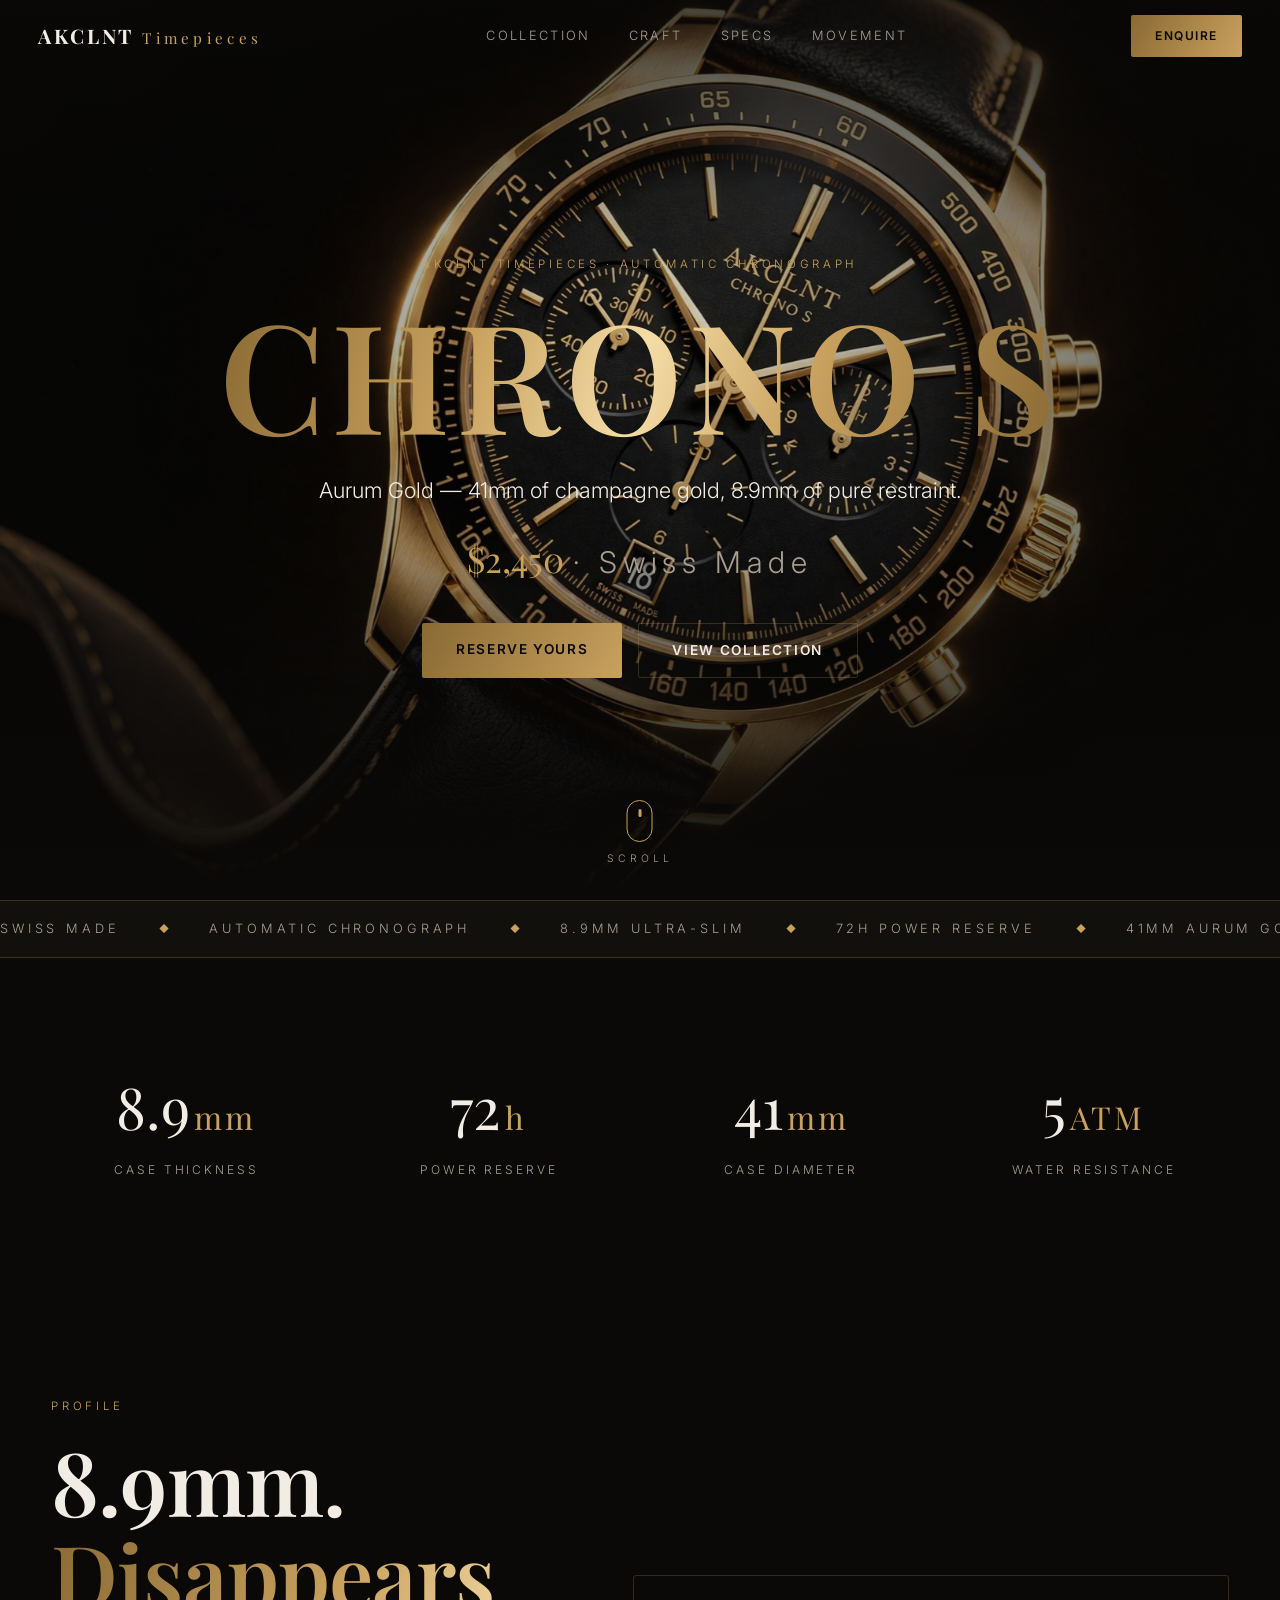
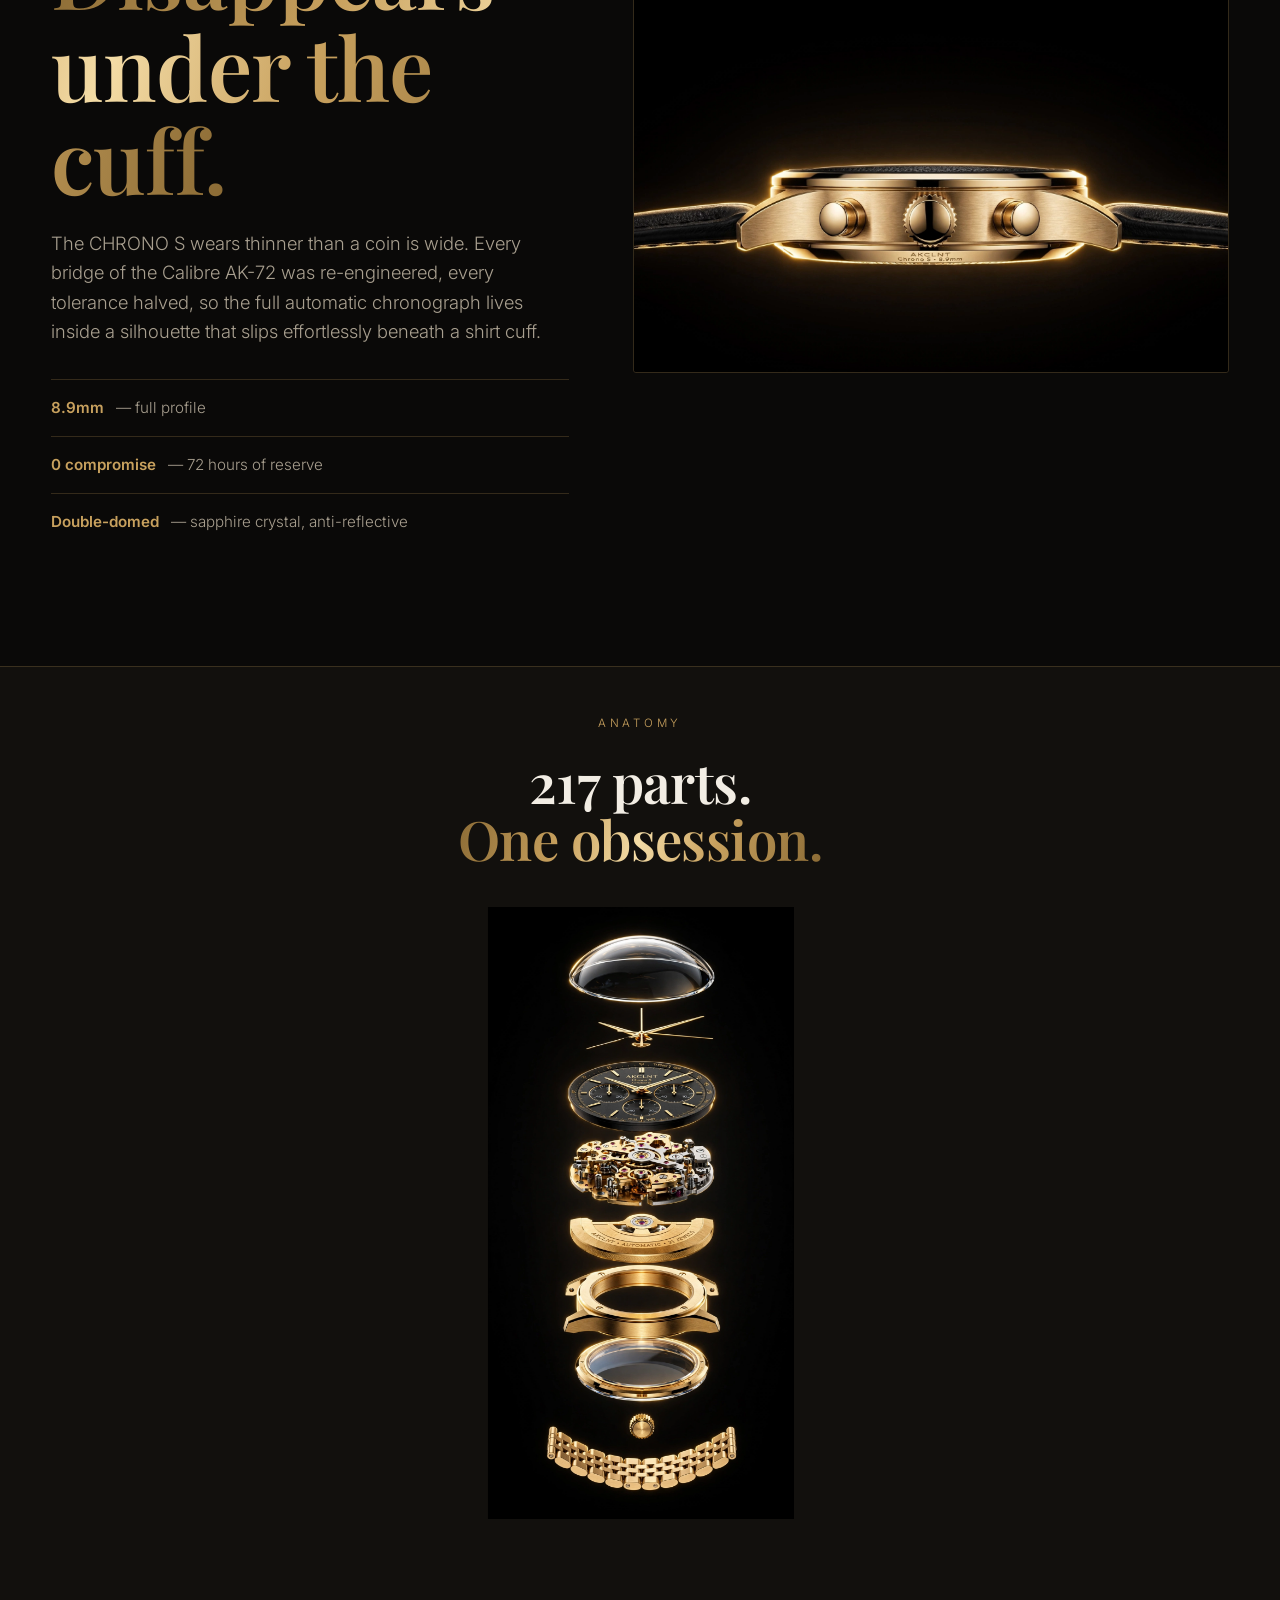
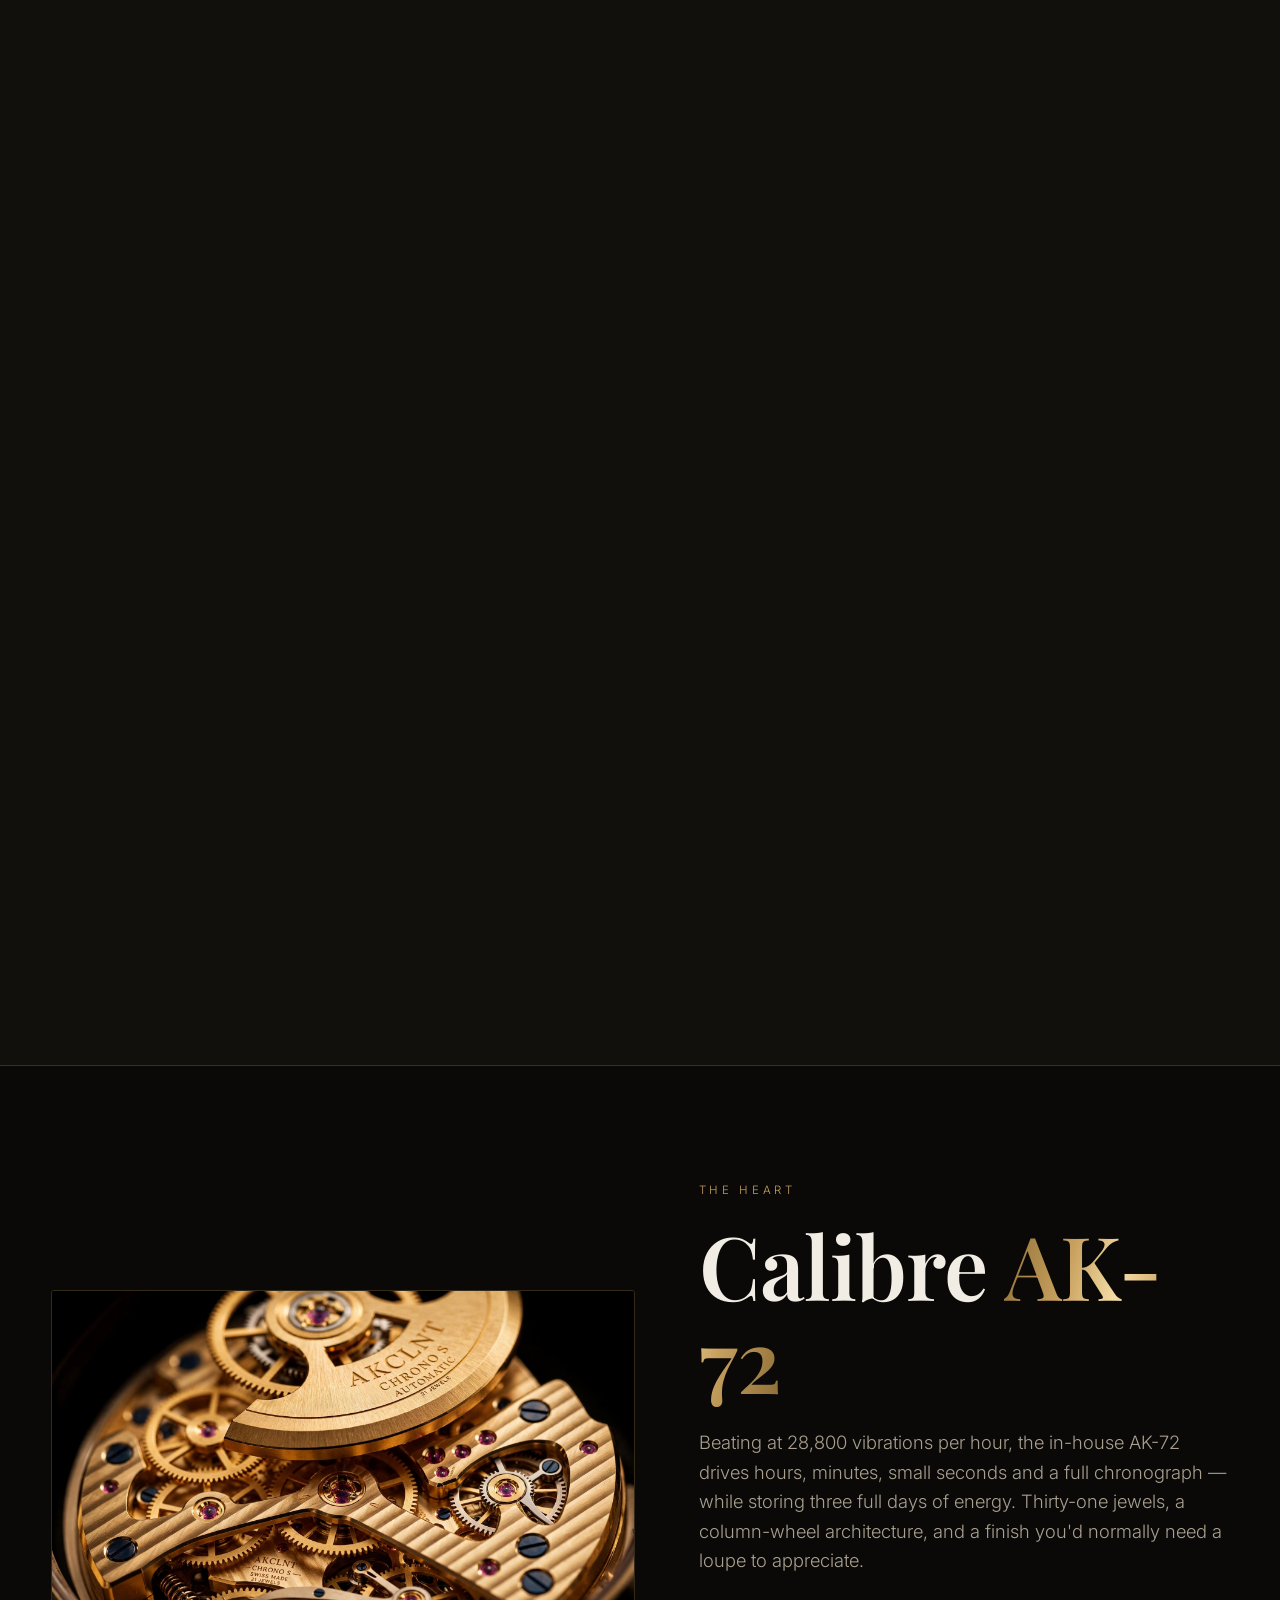
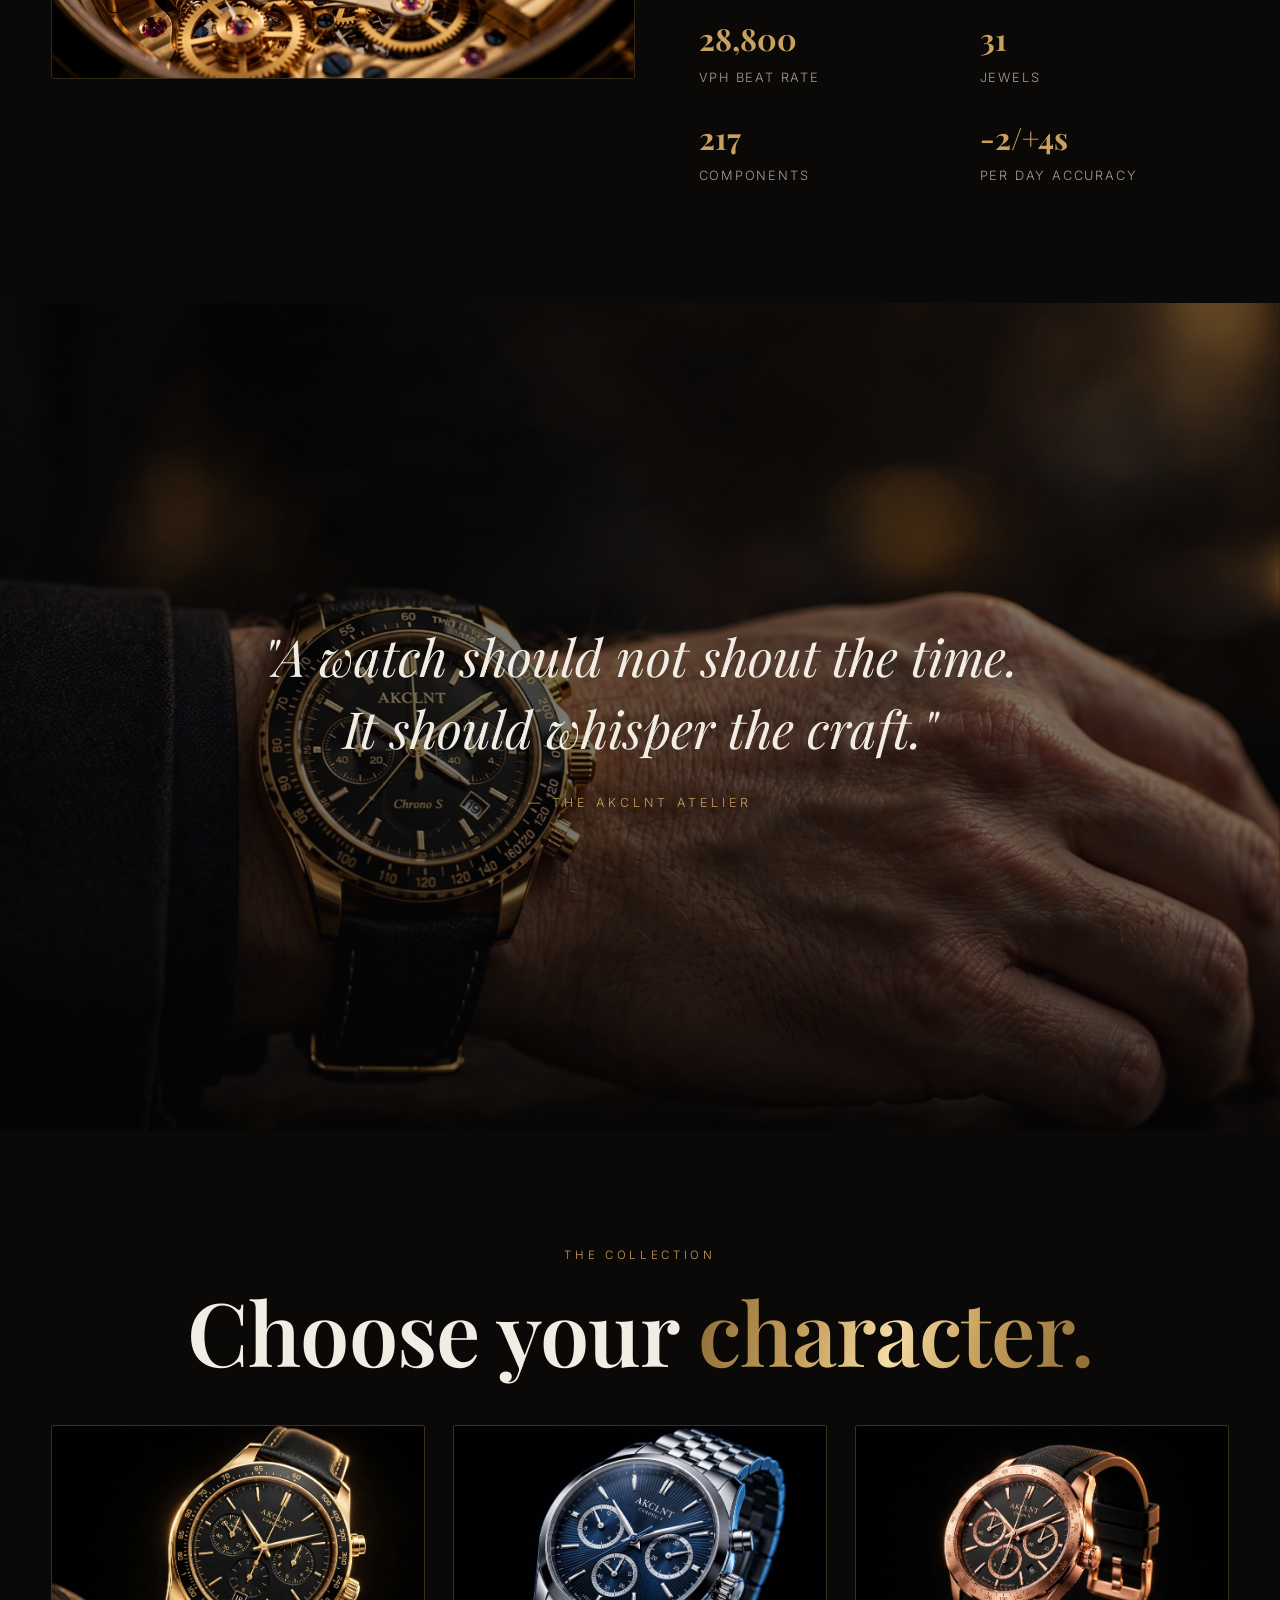
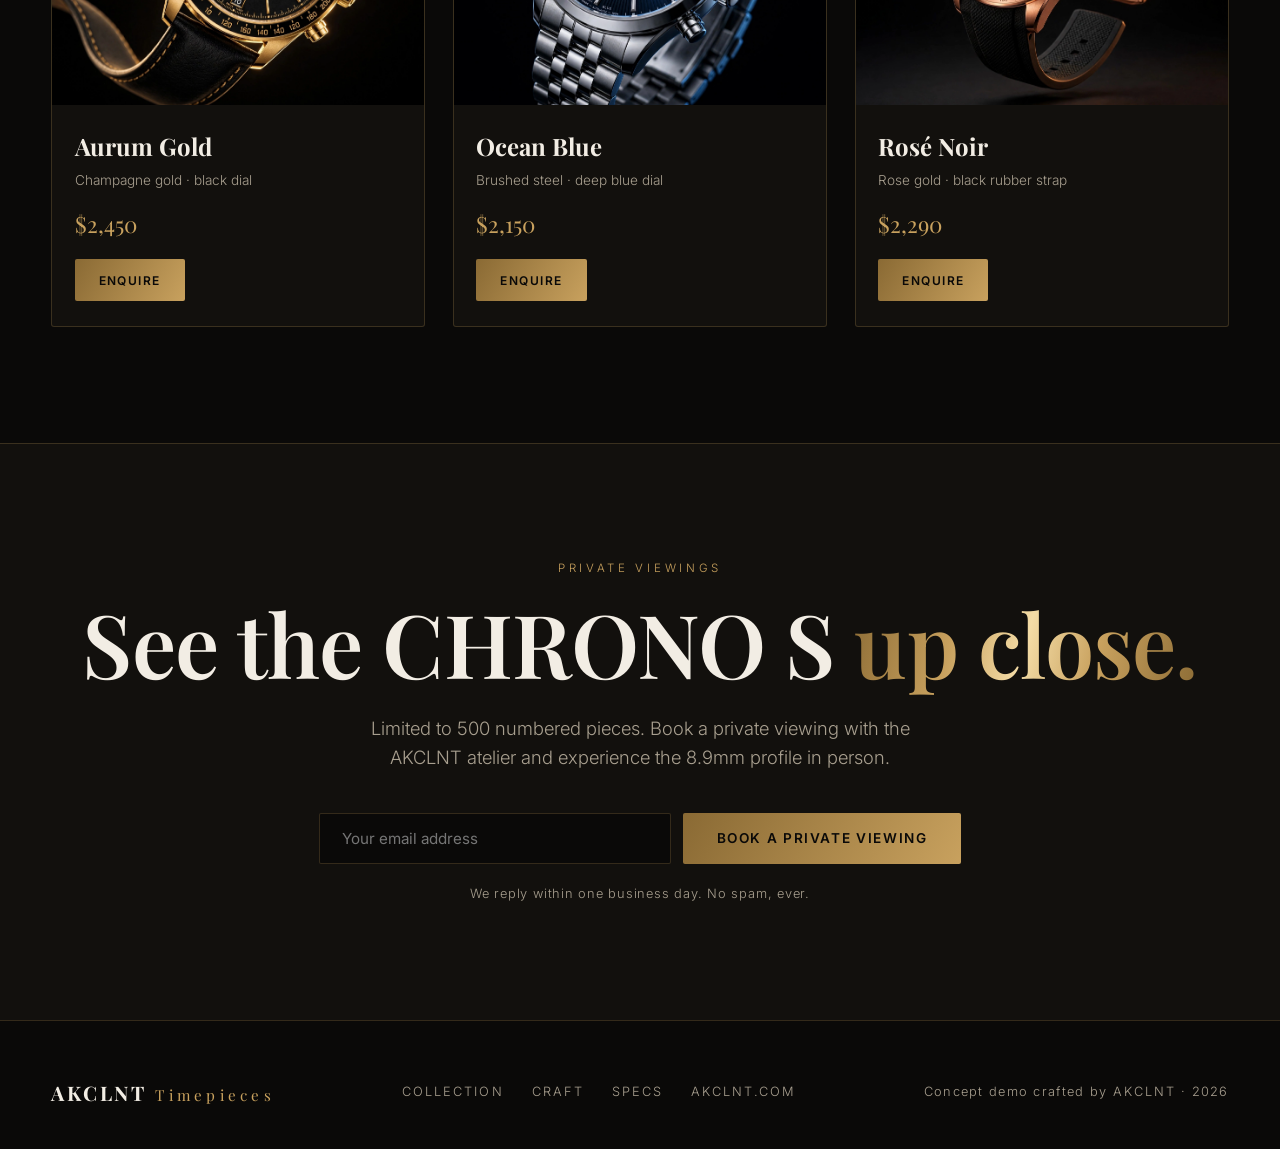
==== index.html @ 91f80919 "AKCLNT Timepieces — CHRONO S luxury watch demo site" ====
<!DOCTYPE html>
<html lang="en">
<head>
  <meta charset="UTF-8" />
  <meta name="viewport" content="width=device-width, initial-scale=1.0" />
  <title>AKCLNT Timepieces — CHRONO S Aurum Gold</title>
  <meta name="description" content="CHRONO S by AKCLNT Timepieces — an 8.9mm ultra-slim automatic chronograph in champagne gold. Concept demo crafted by AKCLNT." />
  <link rel="preconnect" href="https://fonts.googleapis.com" />
  <link rel="preconnect" href="https://fonts.gstatic.com" crossorigin />
  <link href="https://fonts.googleapis.com/css2?family=Playfair+Display:ital,wght@0,400;0,600;0,700;1,400&family=Inter:wght@300;400;500;600&display=swap" rel="stylesheet" />
  <link rel="stylesheet" href="styles.css" />
</head>
<body>

  <!-- ============ NAV ============ -->
  <header class="nav" id="nav">
    <div class="nav-inner">
      <a href="#hero" class="wordmark">AKCLNT<span>&nbsp;Timepieces</span></a>
      <nav class="nav-links" id="navLinks" aria-label="Primary">
        <a href="#lineup">Collection</a>
        <a href="#craft">Craft</a>
        <a href="#slim">Specs</a>
        <a href="#movement">Movement</a>
      </nav>
      <div class="nav-actions">
        <a href="#cta" class="btn btn-small">Enquire</a>
        <button class="hamburger" id="hamburger" aria-label="Open menu" aria-expanded="false">
          <span></span><span></span><span></span>
        </button>
      </div>
    </div>
    <div class="mobile-menu" id="mobileMenu">
      <a href="#lineup">Collection</a>
      <a href="#craft">Craft</a>
      <a href="#slim">Specs</a>
      <a href="#movement">Movement</a>
      <a href="#cta" class="btn">Enquire</a>
    </div>
  </header>

  <!-- ============ HERO ============ -->
  <section class="hero" id="hero">
    <div class="hero-bg" id="heroBg">
      <img src="assets/hero.webp" alt="AKCLNT CHRONO S Aurum Gold chronograph" fetchpriority="high" />
    </div>
    <div class="hero-shade"></div>
    <div class="hero-content">
      <p class="eyebrow reveal">AKCLNT Timepieces · Automatic Chronograph</p>
      <h1 class="display gold-text reveal">CHRONO&nbsp;S</h1>
      <p class="hero-sub reveal">Aurum Gold — 41mm of champagne gold, 8.9mm of pure restraint.</p>
      <p class="hero-price reveal">$2,450 <span>· Swiss Made</span></p>
      <div class="hero-ctas reveal">
        <a href="#cta" class="btn">Reserve Yours</a>
        <a href="#lineup" class="btn btn-ghost">View Collection</a>
      </div>
    </div>
    <a href="#marquee" class="scroll-cue" aria-label="Scroll down">
      <span class="mouse"><span class="wheel"></span></span>
      <span class="scroll-cue-text">Scroll</span>
    </a>
  </section>

  <!-- ============ MARQUEE ============ -->
  <div class="marquee" id="marquee" aria-hidden="true">
    <div class="marquee-track">
      <span>Swiss Made</span><i>◆</i><span>Automatic Chronograph</span><i>◆</i><span>8.9mm Ultra-Slim</span><i>◆</i><span>72h Power Reserve</span><i>◆</i><span>41mm Aurum Gold Case</span><i>◆</i><span>5 ATM</span><i>◆</i>
      <span>Swiss Made</span><i>◆</i><span>Automatic Chronograph</span><i>◆</i><span>8.9mm Ultra-Slim</span><i>◆</i><span>72h Power Reserve</span><i>◆</i><span>41mm Aurum Gold Case</span><i>◆</i><span>5 ATM</span><i>◆</i>
    </div>
  </div>

  <!-- ============ STATS ============ -->
  <section class="stats">
    <div class="wrap stats-grid">
      <div class="stat reveal">
        <p class="stat-num"><span class="counter" data-target="8.9" data-decimals="1">0</span><span class="unit">mm</span></p>
        <p class="stat-label">Case thickness</p>
      </div>
      <div class="stat reveal">
        <p class="stat-num"><span class="counter" data-target="72" data-decimals="0">0</span><span class="unit">h</span></p>
        <p class="stat-label">Power reserve</p>
      </div>
      <div class="stat reveal">
        <p class="stat-num"><span class="counter" data-target="41" data-decimals="0">0</span><span class="unit">mm</span></p>
        <p class="stat-label">Case diameter</p>
      </div>
      <div class="stat reveal">
        <p class="stat-num"><span class="counter" data-target="5" data-decimals="0">0</span><span class="unit">ATM</span></p>
        <p class="stat-label">Water resistance</p>
      </div>
    </div>
  </section>

  <!-- ============ SLIM ============ -->
  <section class="slim" id="slim">
    <div class="wrap slim-grid">
      <div class="slim-copy">
        <p class="eyebrow reveal">Profile</p>
        <h2 class="display reveal">8.9mm.<br /><span class="gold-text">Disappears under the cuff.</span></h2>
        <p class="body-copy reveal">The CHRONO S wears thinner than a coin is wide. Every bridge of the Calibre AK-72 was re-engineered, every tolerance halved, so the full automatic chronograph lives inside a silhouette that slips effortlessly beneath a shirt cuff.</p>
        <ul class="spec-list reveal">
          <li><strong>8.9mm</strong> — full profile</li>
          <li><strong>0 compromise</strong> — 72 hours of reserve</li>
          <li><strong>Double-domed</strong> — sapphire crystal, anti-reflective</li>
        </ul>
      </div>
      <div class="slim-media">
        <img src="assets/slim.webp" id="slimImg" alt="Ultra-thin side profile of the CHRONO S" loading="lazy" />
      </div>
    </div>
  </section>

  <!-- ============ EXPLODED ============ -->
  <section class="exploded" id="exploded">
    <div class="exploded-sticky">
      <div class="wrap exploded-head">
        <p class="eyebrow reveal">Anatomy</p>
        <h2 class="display reveal">217 parts.<br /><span class="gold-text">One obsession.</span></h2>
      </div>
      <div class="exploded-stage">
        <img src="assets/exploded.webp" id="explodedImg" alt="Exploded view of the CHRONO S components" loading="lazy" />
        <span class="part-label pl-1" data-part="1"><b>Sapphire crystal</b><em>double-domed, anti-reflective</em></span>
        <span class="part-label pl-2" data-part="2"><b>Lacquered dial</b><em>applied gold indices</em></span>
        <span class="part-label pl-3" data-part="3"><b>Calibre AK-72</b><em>automatic chronograph, 31 jewels</em></span>
        <span class="part-label pl-4" data-part="4"><b>Aurum gold case</b><em>hand-polished, 5 ATM</em></span>
        <span class="part-label pl-5" data-part="5"><b>Exhibition caseback</b><em>sapphire, engraved rotor</em></span>
      </div>
    </div>
  </section>

  <!-- ============ MOVEMENT ============ -->
  <section class="movement" id="movement">
    <div class="wrap movement-grid">
      <div class="movement-media reveal">
        <img src="assets/movement.webp" alt="Macro of the Calibre AK-72 movement gears" loading="lazy" />
      </div>
      <div class="movement-copy">
        <p class="eyebrow reveal">The Heart</p>
        <h2 class="display reveal">Calibre <span class="gold-text">AK-72</span></h2>
        <p class="body-copy reveal">Beating at 28,800 vibrations per hour, the in-house AK-72 drives hours, minutes, small seconds and a full chronograph — while storing three full days of energy. Thirty-one jewels, a column-wheel architecture, and a finish you'd normally need a loupe to appreciate.</p>
        <div class="movement-specs">
          <div class="mspec reveal"><strong>28,800</strong><span>vph beat rate</span></div>
          <div class="mspec reveal"><strong>31</strong><span>jewels</span></div>
          <div class="mspec reveal"><strong>217</strong><span>components</span></div>
          <div class="mspec reveal"><strong>-2/+4s</strong><span>per day accuracy</span></div>
        </div>
      </div>
    </div>
  </section>

  <!-- ============ CRAFT / QUOTE ============ -->
  <section class="craft" id="craft">
    <img src="assets/wrist.webp" class="craft-bg" id="craftBg" alt="CHRONO S worn on the wrist, cinematic" loading="lazy" />
    <div class="craft-shade"></div>
    <blockquote class="craft-quote wrap">
      <p class="reveal">"A watch should not shout the time.<br />It should whisper the craft."</p>
      <cite class="reveal">— The AKCLNT Atelier</cite>
    </blockquote>
  </section>

  <!-- ============ LINEUP ============ -->
  <section class="lineup" id="lineup">
    <div class="wrap">
      <p class="eyebrow reveal">The Collection</p>
      <h2 class="display reveal">Choose your <span class="gold-text">character.</span></h2>
      <div class="cards">
        <article class="card reveal">
          <div class="card-media"><img src="assets/hero.webp" alt="CHRONO S Aurum Gold" loading="lazy" /></div>
          <h3>Aurum Gold</h3>
          <p class="card-sub">Champagne gold · black dial</p>
          <p class="card-price">$2,450</p>
          <a href="#cta" class="btn btn-small">Enquire</a>
        </article>
        <article class="card reveal">
          <div class="card-media"><img src="assets/variant-blue.webp" alt="CHRONO S Ocean Blue" loading="lazy" /></div>
          <h3>Ocean Blue</h3>
          <p class="card-sub">Brushed steel · deep blue dial</p>
          <p class="card-price">$2,150</p>
          <a href="#cta" class="btn btn-small">Enquire</a>
        </article>
        <article class="card reveal">
          <div class="card-media"><img src="assets/variant-rose.webp" alt="CHRONO S Rosé Noir" loading="lazy" /></div>
          <h3>Rosé Noir</h3>
          <p class="card-sub">Rose gold · black rubber strap</p>
          <p class="card-price">$2,290</p>
          <a href="#cta" class="btn btn-small">Enquire</a>
        </article>
      </div>
    </div>
  </section>

  <!-- ============ CTA ============ -->
  <section class="cta" id="cta">
    <div class="wrap cta-inner">
      <p class="eyebrow reveal">Private Viewings</p>
      <h2 class="display reveal">See the CHRONO S <span class="gold-text">up close.</span></h2>
      <p class="body-copy reveal">Limited to 500 numbered pieces. Book a private viewing with the AKCLNT atelier and experience the 8.9mm profile in person.</p>
      <div class="cta-form reveal" role="form" aria-label="Book a private viewing">
        <input type="email" id="ctaEmail" placeholder="Your email address" aria-label="Email address" />
        <button class="btn" id="ctaSubmit" type="button">Book a Private Viewing</button>
      </div>
      <p class="cta-note reveal" id="ctaNote">We reply within one business day. No spam, ever.</p>
    </div>
  </section>

  <!-- ============ FOOTER ============ -->
  <footer class="footer">
    <div class="wrap footer-inner">
      <a href="#hero" class="wordmark">AKCLNT<span>&nbsp;Timepieces</span></a>
      <nav class="footer-links" aria-label="Footer">
        <a href="#lineup">Collection</a>
        <a href="#craft">Craft</a>
        <a href="#slim">Specs</a>
        <a href="https://akclnt.com" target="_blank" rel="noopener">akclnt.com</a>
      </nav>
      <p class="footer-note">Concept demo crafted by <a href="https://akclnt.com" target="_blank" rel="noopener">AKCLNT</a> · <span id="year"></span></p>
    </div>
  </footer>

  <script src="script.js"></script>
</body>
</html>
---- styles.css ----
/* ==========================================================
   AKCLNT Timepieces — CHRONO S
   Luxury dark theme · champagne gold · fully responsive
   ========================================================== */

:root {
  --bg: #0a0908;
  --bg-soft: #12100d;
  --gold: #c8a15e;
  --gold-deep: #8a6a34;
  --ivory: #f2ede4;
  --muted: #a89f8f;
  --line: rgba(200, 161, 94, 0.22);
  --font-display: "Playfair Display", Georgia, serif;
  --font-body: "Inter", system-ui, -apple-system, sans-serif;
  --ease: cubic-bezier(0.22, 1, 0.36, 1);
  --nav-h: 72px;
}

*,
*::before,
*::after { box-sizing: border-box; margin: 0; padding: 0; }

html { scroll-behavior: smooth; }

html, body {
  width: 100%;
  overflow-x: hidden; /* hard guarantee: zero horizontal scroll */
}

body {
  background: var(--bg);
  color: var(--ivory);
  font-family: var(--font-body);
  font-weight: 300;
  line-height: 1.6;
  -webkit-font-smoothing: antialiased;
}

img { display: block; max-width: 100%; height: auto; }

/* Offset anchored sections below the fixed nav */
section[id], .marquee { scroll-margin-top: calc(var(--nav-h) - 8px); }

.wrap {
  width: min(1200px, 92%);
  margin-inline: auto;
}

/* ---------- Typography ---------- */
.display {
  font-family: var(--font-display);
  font-weight: 600;
  line-height: 1.05;
  letter-spacing: -0.01em;
  font-size: clamp(2.4rem, 6vw + 1rem, 5.5rem);
}

.gold-text {
  background: linear-gradient(105deg, #8a6a34 0%, var(--gold) 30%, #f4dcA6 50%, var(--gold) 70%, #8a6a34 100%);
  -webkit-background-clip: text;
  background-clip: text;
  color: transparent;
}

.eyebrow {
  font-size: 0.72rem;
  letter-spacing: 0.32em;
  text-transform: uppercase;
  color: var(--gold);
  margin-bottom: 1.25rem;
}

.body-copy {
  color: var(--muted);
  font-size: clamp(1rem, 0.6vw + 0.9rem, 1.15rem);
  max-width: 34rem;
}

h2.display { margin-bottom: 1.5rem; }

/* ---------- Buttons ---------- */
.btn {
  display: inline-block;
  padding: 0.95rem 2.1rem;
  background: linear-gradient(120deg, var(--gold-deep), var(--gold));
  color: #0a0908;
  font-family: var(--font-body);
  font-weight: 600;
  font-size: 0.85rem;
  letter-spacing: 0.12em;
  text-transform: uppercase;
  text-decoration: none;
  border: none;
  border-radius: 2px;
  cursor: pointer;
  transition: transform 0.35s var(--ease), box-shadow 0.35s var(--ease), filter 0.35s var(--ease);
}
.btn:hover {
  transform: translateY(-2px);
  filter: brightness(1.08);
  box-shadow: 0 12px 32px rgba(200, 161, 94, 0.28);
}
.btn-small { padding: 0.7rem 1.5rem; font-size: 0.75rem; }
.btn-ghost {
  background: transparent;
  color: var(--ivory);
  border: 1px solid var(--line);
}
.btn-ghost:hover { border-color: var(--gold); box-shadow: none; }

/* ---------- Nav ---------- */
.nav {
  position: fixed;
  inset: 0 0 auto 0;
  z-index: 100;
  transition: background 0.4s ease, border-color 0.4s ease, backdrop-filter 0.4s ease;
  border-bottom: 1px solid transparent;
}
.nav.scrolled {
  background: rgba(10, 9, 8, 0.82);
  -webkit-backdrop-filter: blur(14px);
  backdrop-filter: blur(14px);
  border-bottom-color: var(--line);
}
.nav-inner {
  height: var(--nav-h);
  width: min(1400px, 94%);
  margin-inline: auto;
  display: flex;
  align-items: center;
  justify-content: space-between;
  gap: 1rem;
}
.wordmark {
  font-family: var(--font-display);
  font-weight: 700;
  font-size: 1.25rem;
  letter-spacing: 0.14em;
  color: var(--ivory);
  text-decoration: none;
  white-space: nowrap;
}
.wordmark span { color: var(--gold); font-weight: 400; font-size: 0.95rem; letter-spacing: 0.28em; }
.nav-links { display: flex; gap: 2.4rem; }
.nav-links a {
  color: var(--muted);
  text-decoration: none;
  font-size: 0.8rem;
  letter-spacing: 0.18em;
  text-transform: uppercase;
  transition: color 0.3s ease;
}
.nav-links a:hover { color: var(--gold); }
.nav-actions { display: flex; align-items: center; gap: 1rem; }

.hamburger {
  display: none;
  background: none;
  border: none;
  cursor: pointer;
  padding: 0.5rem;
  z-index: 110;
}
.hamburger span {
  display: block;
  width: 26px; height: 2px;
  background: var(--ivory);
  margin: 6px 0;
  transition: transform 0.35s var(--ease), opacity 0.35s var(--ease);
}
.hamburger.open span:nth-child(1) { transform: translateY(8px) rotate(45deg); }
.hamburger.open span:nth-child(2) { opacity: 0; }
.hamburger.open span:nth-child(3) { transform: translateY(-8px) rotate(-45deg); }

.mobile-menu {
  display: none;
  flex-direction: column;
  gap: 0.25rem;
  padding: 0.75rem 5% 1.5rem;
  background: rgba(10, 9, 8, 0.96);
  -webkit-backdrop-filter: blur(14px);
  backdrop-filter: blur(14px);
  border-bottom: 1px solid var(--line);
}
.mobile-menu.open { display: flex; }
.mobile-menu a:not(.btn) {
  color: var(--ivory);
  text-decoration: none;
  font-size: 1rem;
  letter-spacing: 0.12em;
  text-transform: uppercase;
  padding: 0.8rem 0;
  border-bottom: 1px solid rgba(255,255,255,0.06);
}
.mobile-menu .btn { margin-top: 1rem; text-align: center; }

/* ---------- Hero ---------- */
.hero {
  position: relative;
  min-height: 100vh;
  min-height: 100svh;
  display: flex;
  align-items: center;
  justify-content: center;
  text-align: center;
  overflow: hidden;
}
.hero-bg {
  position: absolute;
  inset: -6% 0; /* bleed for parallax travel */
  will-change: transform;
}
.hero-bg img {
  width: 100%;
  height: 100%;
  object-fit: cover;
  object-position: center 30%;
}
.hero-shade {
  position: absolute;
  inset: 0;
  background:
    radial-gradient(ellipse at center 40%, rgba(10,9,8,0.15) 0%, rgba(10,9,8,0.72) 78%),
    linear-gradient(to bottom, rgba(10,9,8,0.55) 0%, transparent 26%, transparent 62%, var(--bg) 100%);
}
.hero-content {
  position: relative;
  z-index: 2;
  padding: 6rem 1.5rem 4rem;
  max-width: 60rem;
}
.hero-content .display {
  font-size: clamp(3.4rem, 13vw, 9.5rem);
  letter-spacing: 0.04em;
}
.hero-sub {
  color: var(--ivory);
  font-size: clamp(1rem, 1.5vw + 0.75rem, 1.35rem);
  margin-top: 1.25rem;
  font-weight: 300;
}
.hero-price {
  margin-top: 1.5rem;
  font-family: var(--font-display);
  font-size: clamp(1.5rem, 3vw, 2.2rem);
  color: var(--gold);
}
.hero-price span { color: var(--muted); font-size: 0.85em; font-family: var(--font-body); letter-spacing: 0.2em; }
.hero-ctas {
  margin-top: 2.25rem;
  display: flex;
  gap: 1rem;
  justify-content: center;
  flex-wrap: wrap;
}

.scroll-cue {
  position: absolute;
  bottom: 2rem;
  left: 50%;
  transform: translateX(-50%);
  z-index: 2;
  display: flex;
  flex-direction: column;
  align-items: center;
  gap: 0.6rem;
  text-decoration: none;
}
.scroll-cue-text {
  color: var(--muted);
  font-size: 0.65rem;
  letter-spacing: 0.4em;
  text-transform: uppercase;
}
.mouse {
  width: 26px; height: 42px;
  border: 1.5px solid var(--gold);
  border-radius: 14px;
  display: flex;
  justify-content: center;
  padding-top: 8px;
}
.wheel {
  width: 3px; height: 8px;
  background: var(--gold);
  border-radius: 2px;
  animation: wheel 1.8s ease-in-out infinite;
}
@keyframes wheel {
  0% { transform: translateY(0); opacity: 1; }
  70% { transform: translateY(12px); opacity: 0; }
  100% { transform: translateY(0); opacity: 0; }
}

/* ---------- Marquee ---------- */
.marquee {
  border-block: 1px solid var(--line);
  background: var(--bg-soft);
  overflow: hidden;
  padding: 1.1rem 0;
}
.marquee-track {
  display: flex;
  align-items: center;
  gap: 2.5rem;
  width: max-content;
  animation: marquee 28s linear infinite;
  white-space: nowrap;
}
.marquee-track span {
  font-size: 0.8rem;
  letter-spacing: 0.3em;
  text-transform: uppercase;
  color: var(--muted);
}
.marquee-track i {
  color: var(--gold);
  font-style: normal;
  font-size: 0.6rem;
}
@keyframes marquee {
  to { transform: translateX(-50%); }
}

/* ---------- Stats ---------- */
.stats { padding: clamp(4rem, 8vw, 7rem) 0; }
.stats-grid {
  display: grid;
  grid-template-columns: repeat(4, 1fr);
  gap: 2rem;
  text-align: center;
}
.stat-num {
  font-family: var(--font-display);
  font-size: clamp(2.2rem, 4vw + 1rem, 3.6rem);
  color: var(--ivory);
}
.stat-num .unit { color: var(--gold); font-size: 0.55em; margin-left: 0.25rem; letter-spacing: 0.1em; }
.stat-label {
  margin-top: 0.5rem;
  color: var(--muted);
  font-size: 0.75rem;
  letter-spacing: 0.24em;
  text-transform: uppercase;
}

/* ---------- Slim ---------- */
.slim { padding: clamp(4rem, 9vw, 9rem) 0; }
.slim-grid {
  display: grid;
  grid-template-columns: 1fr 1.15fr;
  gap: clamp(2rem, 5vw, 5rem);
  align-items: center;
}
.slim-media {
  overflow: hidden;
  border-radius: 3px;
  border: 1px solid var(--line);
}
.slim-media img {
  width: 100%;
  will-change: transform;
  transform: scale(1.06); /* headroom for drift */
}
.spec-list { list-style: none; margin-top: 2rem; }
.spec-list li {
  padding: 1rem 0;
  border-top: 1px solid var(--line);
  color: var(--muted);
  font-size: 0.95rem;
}
.spec-list li strong { color: var(--gold); font-weight: 600; margin-right: 0.5rem; }

/* ---------- Exploded (sticky) ---------- */
.exploded {
  position: relative;
  height: 400vh; /* scroll runway for the sticky scene */
  background: var(--bg-soft);
  border-block: 1px solid var(--line);
}
.exploded-sticky {
  position: sticky;
  top: 0;
  height: 100vh;
  height: 100svh;
  display: flex;
  flex-direction: column;
  align-items: center;
  justify-content: center;
  overflow: hidden;
  padding: 1rem;
}
.exploded-head { text-align: center; z-index: 2; pointer-events: none; }
.exploded-head .display { font-size: clamp(1.9rem, 4.5vw, 3.4rem); }
.exploded-stage {
  position: relative;
  height: min(68vh, 640px);
  aspect-ratio: 3 / 4;
  max-width: 92vw;
  margin-top: 1rem;
}
.exploded-stage img {
  width: 100%;
  height: 100%;
  object-fit: contain;
  will-change: transform;
}
.part-label {
  position: absolute;
  left: 0;
  transform: translateX(-100%);
  max-width: 12rem;
  text-align: right;
  opacity: 0;
  transition: opacity 0.6s ease;
  border-right: 2px solid var(--gold);
  padding-right: 0.9rem;
  pointer-events: none;
}
.part-label b { display: block; font-size: 0.85rem; letter-spacing: 0.08em; color: var(--ivory); font-weight: 600; }
.part-label em { font-style: normal; font-size: 0.72rem; color: var(--muted); }
.part-label.on { opacity: 1; }
.pl-1 { top: 6%; }
.pl-2 { top: 27%; }
.pl-3 { top: 48%; }
.pl-4 { top: 69%; }
.pl-5 { top: 88%; }

/* ---------- Movement ---------- */
.movement { padding: clamp(4rem, 9vw, 9rem) 0; }
.movement-grid {
  display: grid;
  grid-template-columns: 1.1fr 1fr;
  gap: clamp(2rem, 5vw, 5rem);
  align-items: center;
}
.movement-media img {
  width: 100%;
  border-radius: 3px;
  border: 1px solid var(--line);
}
.movement-specs {
  display: grid;
  grid-template-columns: repeat(2, 1fr);
  gap: 1.5rem 2rem;
  margin-top: 2.5rem;
}
.mspec strong {
  display: block;
  font-family: var(--font-display);
  font-size: 1.9rem;
  color: var(--gold);
}
.mspec span { color: var(--muted); font-size: 0.8rem; letter-spacing: 0.14em; text-transform: uppercase; }

/* ---------- Craft ---------- */
.craft {
  position: relative;
  min-height: 92vh;
  min-height: 92svh;
  display: flex;
  align-items: center;
  justify-content: center;
  overflow: hidden;
}
.craft-bg {
  position: absolute;
  inset: -8% 0;
  width: 100%;
  height: 116%;
  object-fit: cover;
  will-change: transform;
}
.craft-shade { position: absolute; inset: 0; background: rgba(10, 9, 8, 0.55); }
.craft-quote { position: relative; z-index: 2; text-align: center; }
.craft-quote p {
  font-family: var(--font-display);
  font-style: italic;
  font-size: clamp(1.6rem, 4.5vw, 3.2rem);
  line-height: 1.4;
  color: var(--ivory);
}
.craft-quote cite {
  display: block;
  margin-top: 1.75rem;
  font-style: normal;
  font-size: 0.78rem;
  letter-spacing: 0.32em;
  text-transform: uppercase;
  color: var(--gold);
}

/* ---------- Lineup ---------- */
.lineup { padding: clamp(4rem, 9vw, 9rem) 0; text-align: center; }
.lineup .display { margin-bottom: 3rem; }
.cards {
  display: grid;
  grid-template-columns: repeat(3, 1fr);
  gap: 1.75rem;
  text-align: left;
}
.card {
  background: var(--bg-soft);
  border: 1px solid var(--line);
  border-radius: 3px;
  overflow: hidden;
  transition: transform 0.5s var(--ease), border-color 0.5s var(--ease), box-shadow 0.5s var(--ease);
}
.card:hover {
  transform: translateY(-8px);
  border-color: var(--gold);
  box-shadow: 0 24px 60px rgba(0, 0, 0, 0.55), 0 0 0 1px rgba(200,161,94,0.35);
}
.card-media { overflow: hidden; aspect-ratio: 4 / 3; }
.card-media img {
  width: 100%; height: 100%;
  object-fit: cover;
  transition: transform 0.8s var(--ease);
}
.card:hover .card-media img { transform: scale(1.06); }
.card h3 {
  font-family: var(--font-display);
  font-size: 1.5rem;
  margin: 1.4rem 1.4rem 0.25rem;
}
.card-sub { color: var(--muted); font-size: 0.85rem; margin: 0 1.4rem; }
.card-price {
  font-family: var(--font-display);
  color: var(--gold);
  font-size: 1.4rem;
  margin: 1rem 1.4rem;
}
.card .btn { margin: 0 1.4rem 1.6rem; }

/* ---------- CTA ---------- */
.cta {
  padding: clamp(4rem, 9vw, 9rem) 0;
  background: var(--bg-soft);
  border-top: 1px solid var(--line);
  text-align: center;
}
.cta-inner .body-copy { margin: 0 auto; }
.cta-form {
  display: flex;
  gap: 0.75rem;
  justify-content: center;
  margin-top: 2.5rem;
  flex-wrap: wrap;
}
.cta-form input {
  background: var(--bg);
  border: 1px solid var(--line);
  color: var(--ivory);
  padding: 0.95rem 1.4rem;
  font-family: var(--font-body);
  font-size: 0.95rem;
  width: min(22rem, 100%);
  border-radius: 2px;
  outline: none;
  transition: border-color 0.3s ease;
}
.cta-form input:focus { border-color: var(--gold); }
.cta-note { margin-top: 1.25rem; color: var(--muted); font-size: 0.8rem; letter-spacing: 0.06em; }

/* ---------- Footer ---------- */
.footer { padding: 3.5rem 0 2.5rem; border-top: 1px solid var(--line); }
.footer-inner {
  display: flex;
  flex-wrap: wrap;
  align-items: center;
  justify-content: space-between;
  gap: 1.5rem;
}
.footer-links { display: flex; gap: 1.75rem; flex-wrap: wrap; }
.footer-links a, .footer-note a {
  color: var(--muted);
  text-decoration: none;
  font-size: 0.8rem;
  letter-spacing: 0.16em;
  text-transform: uppercase;
  transition: color 0.3s ease;
}
.footer-links a:hover, .footer-note a:hover { color: var(--gold); }
.footer-note { color: var(--muted); font-size: 0.8rem; letter-spacing: 0.1em; }

/* ---------- Reveal on scroll ---------- */
.reveal {
  opacity: 0;
  transform: translateY(36px);
  transition: opacity 0.9s var(--ease), transform 0.9s var(--ease);
}
.reveal.in { opacity: 1; transform: none; }
.reveal:nth-child(2) { transition-delay: 0.08s; }
.reveal:nth-child(3) { transition-delay: 0.16s; }
.reveal:nth-child(4) { transition-delay: 0.24s; }

/* ---------- Reduced motion ---------- */
@media (prefers-reduced-motion: reduce) {
  html { scroll-behavior: auto; }
  .reveal { opacity: 1; transform: none; transition: none; }
  .marquee-track { animation: none; }
  .wheel { animation: none; }
}

/* ==========================================================
   RESPONSIVE
   ========================================================== */

/* --- ~1024px: tablets & small laptops --- */
@media (max-width: 1024px) {
  .slim-grid, .movement-grid { gap: 2.5rem; }
  .cards { grid-template-columns: repeat(3, 1fr); gap: 1.25rem; }
  .part-label { max-width: 10rem; }
}

/* --- ~768px: tablets portrait & large phones --- */
@media (max-width: 768px) {
  .nav-links { display: none; }
  .nav-actions .btn { display: none; }
  .hamburger { display: block; }

  .stats-grid { grid-template-columns: repeat(2, 1fr); gap: 2.5rem 1rem; }

  .slim-grid { grid-template-columns: 1fr; }
  .slim-media { order: -1; max-height: 60vh; }
  .slim-media img { height: 100%; object-fit: cover; }

  .movement-grid { grid-template-columns: 1fr; }
  .movement-copy { order: -1; }

  .cards { grid-template-columns: 1fr; max-width: 26rem; margin-inline: auto; }

  .exploded-stage { height: min(62vh, 560px); }
  .part-label { max-width: 8.5rem; padding-right: 0.6rem; }
  .part-label b { font-size: 0.75rem; }
  .part-label em { font-size: 0.65rem; }

  .footer-inner { flex-direction: column; text-align: center; }
  .footer-links { justify-content: center; }
}

/* --- ~520px: phones --- */
@media (max-width: 520px) {
  .hero-ctas .btn { width: 100%; text-align: center; }
  .hero-content { padding: 5rem 1.25rem 5.5rem; }

  .exploded { height: 340vh; }
  .exploded-stage { height: 56vh; }
  .part-label {
    left: auto;
    right: 0.25rem;
    transform: none;
    text-align: right;
    max-width: 7.5rem;
  }
  .part-label b { font-size: 0.7rem; }

  .movement-specs { grid-template-columns: repeat(2, 1fr); gap: 1.25rem; }

  .cta-form { flex-direction: column; align-items: stretch; }
  .cta-form input { width: 100%; }
  .cta-form .btn { width: 100%; }

  .stats-grid { gap: 2rem 0.5rem; }
}
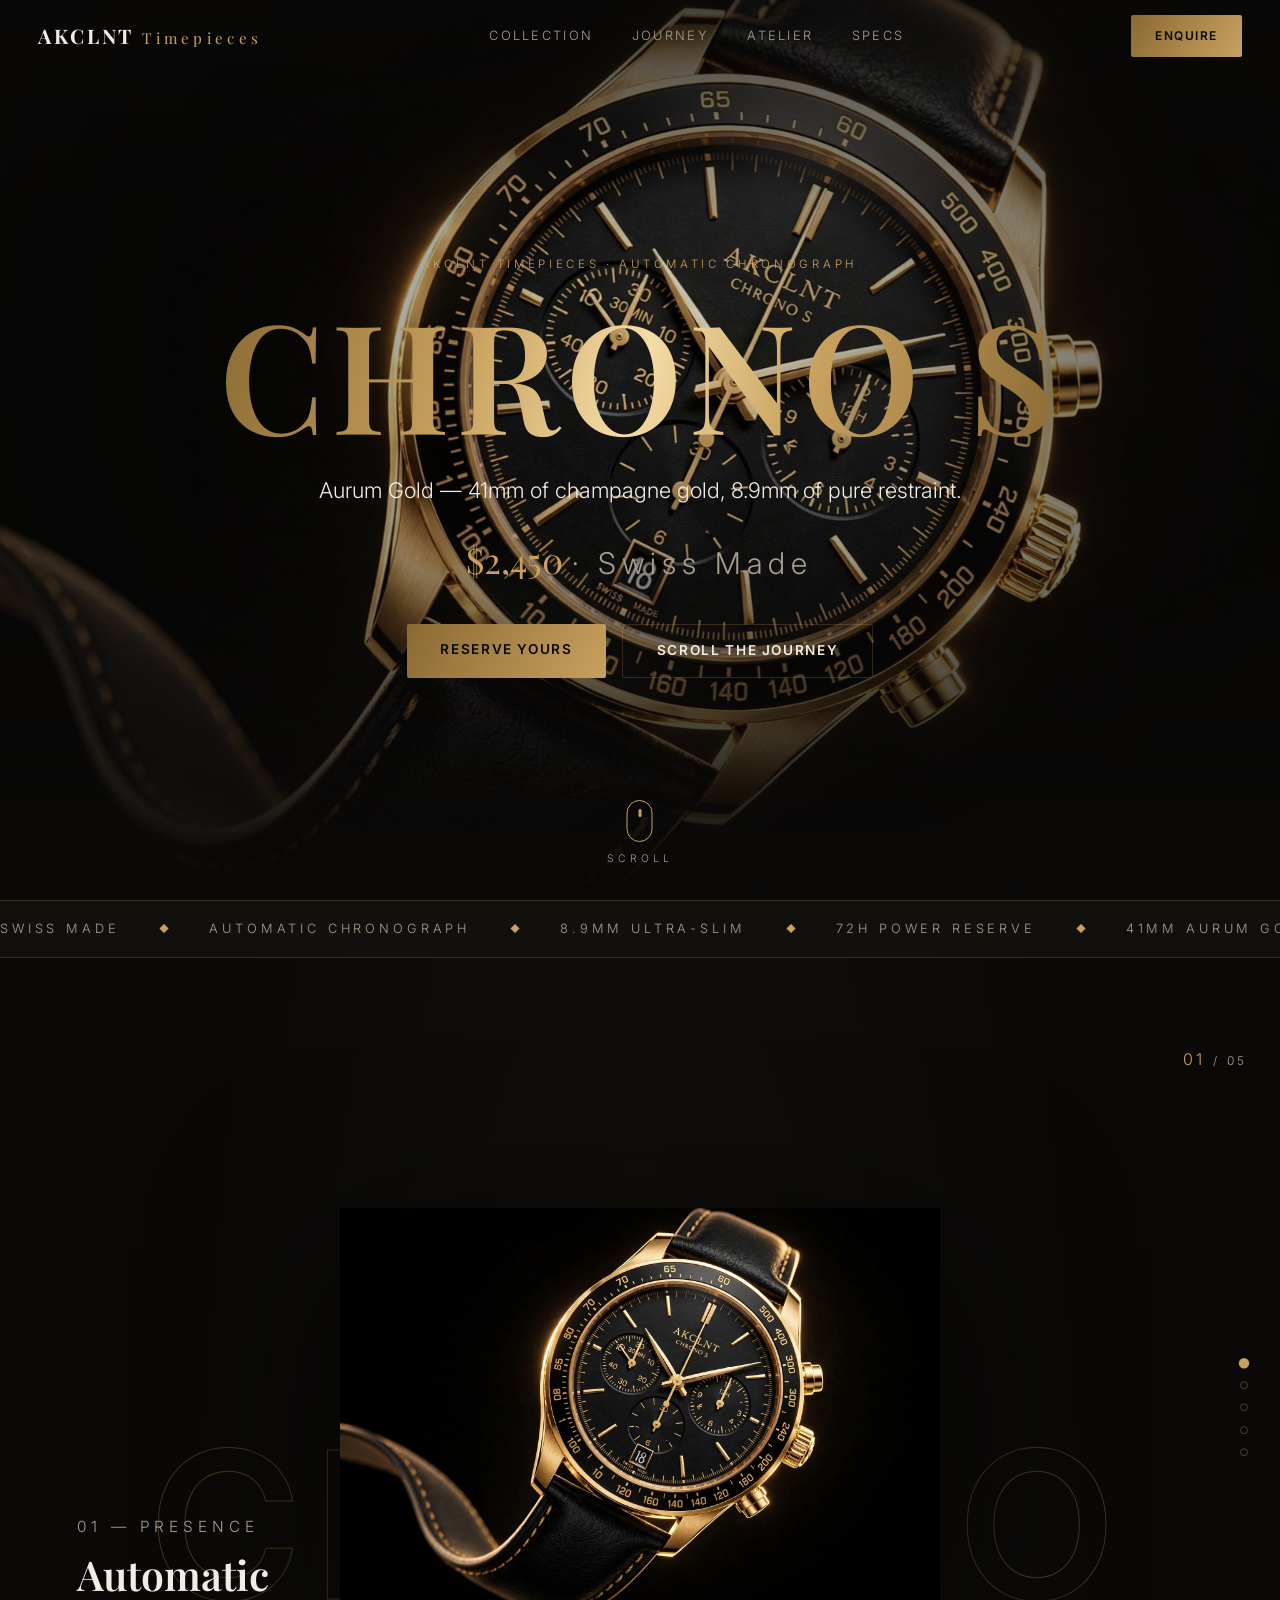
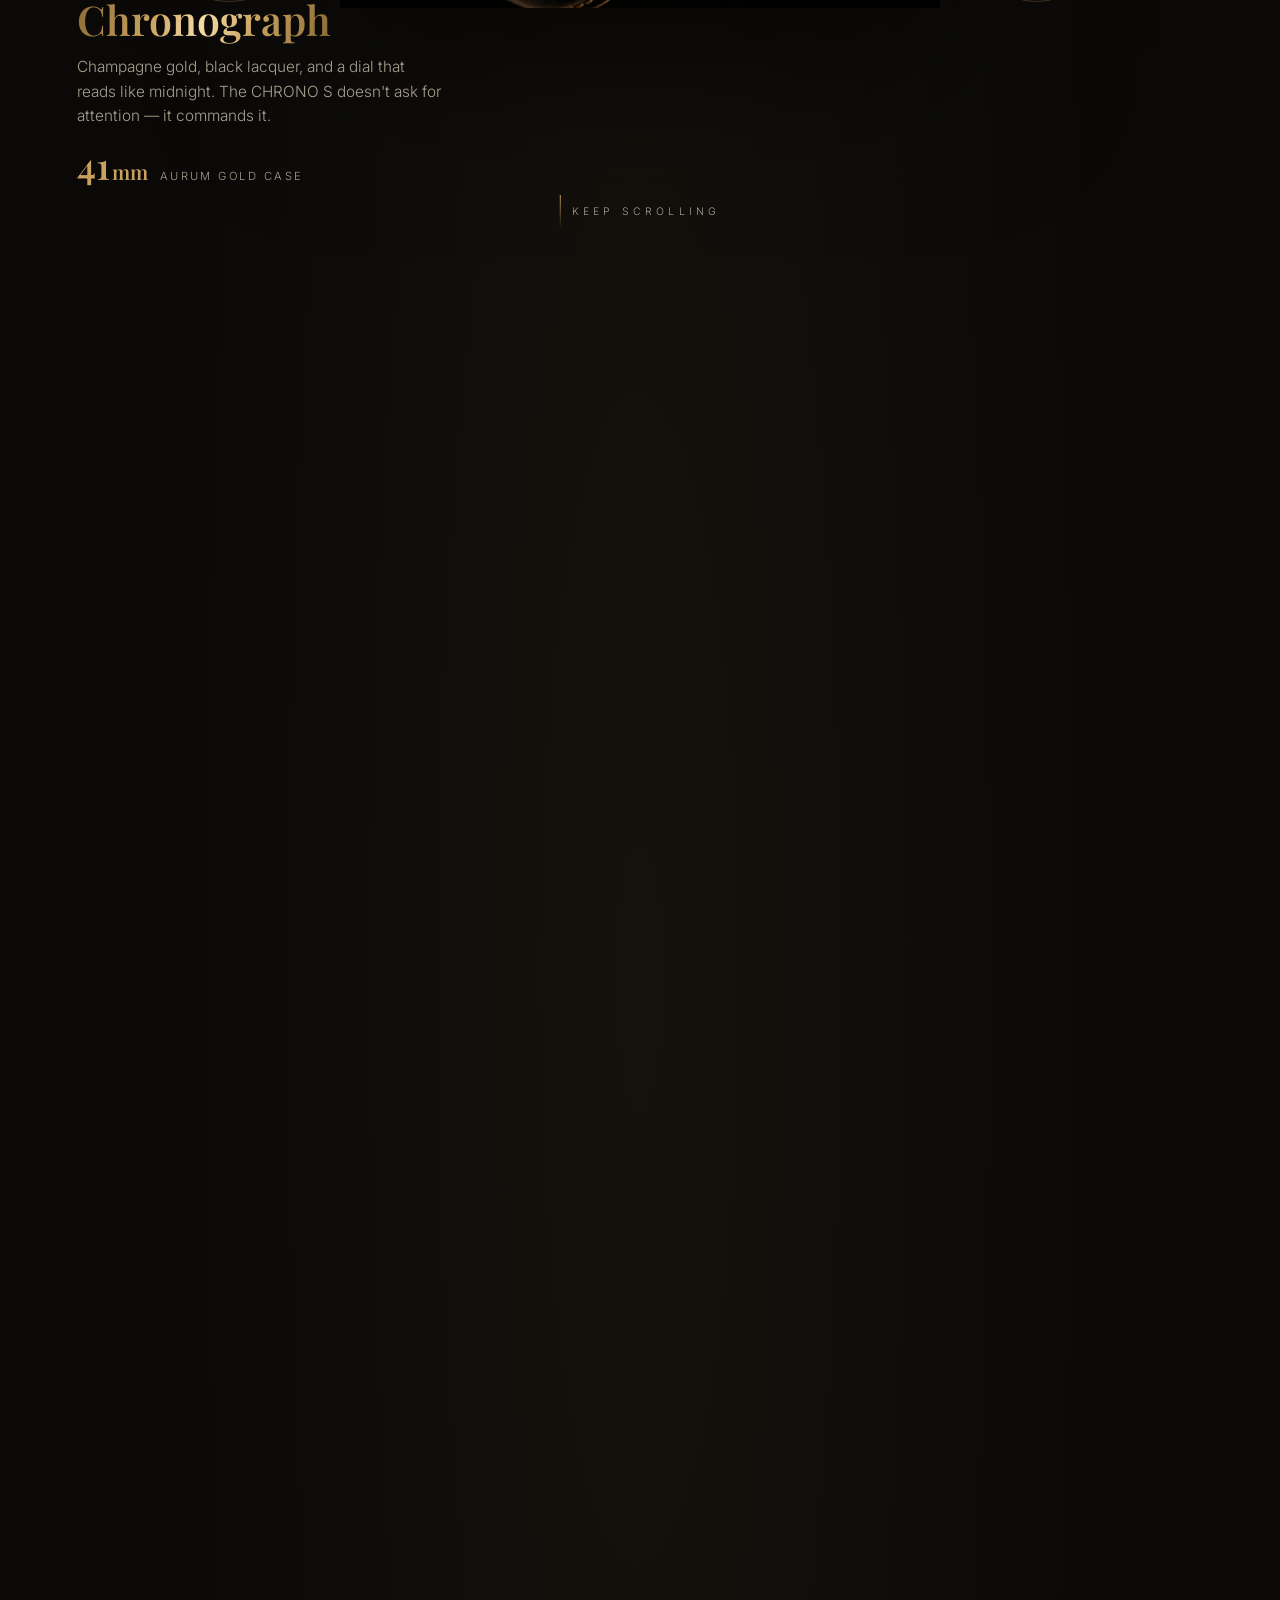
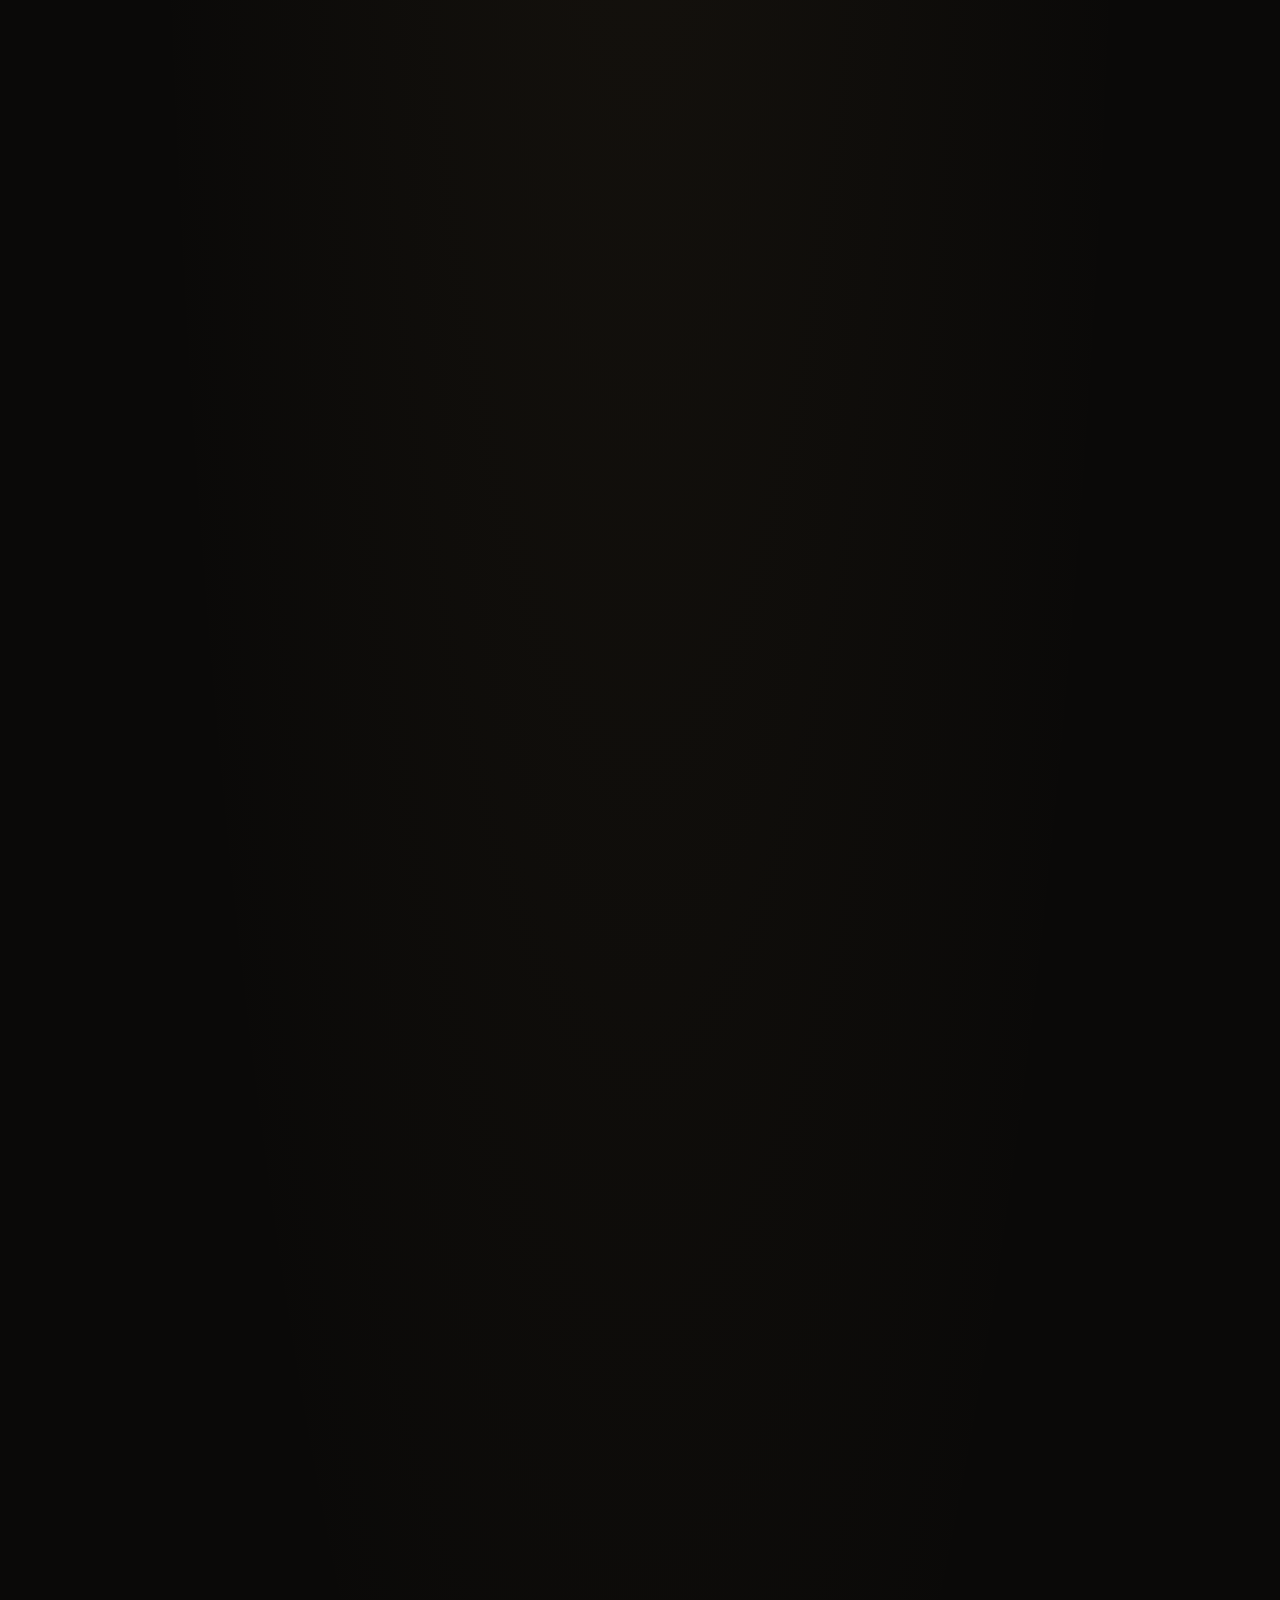
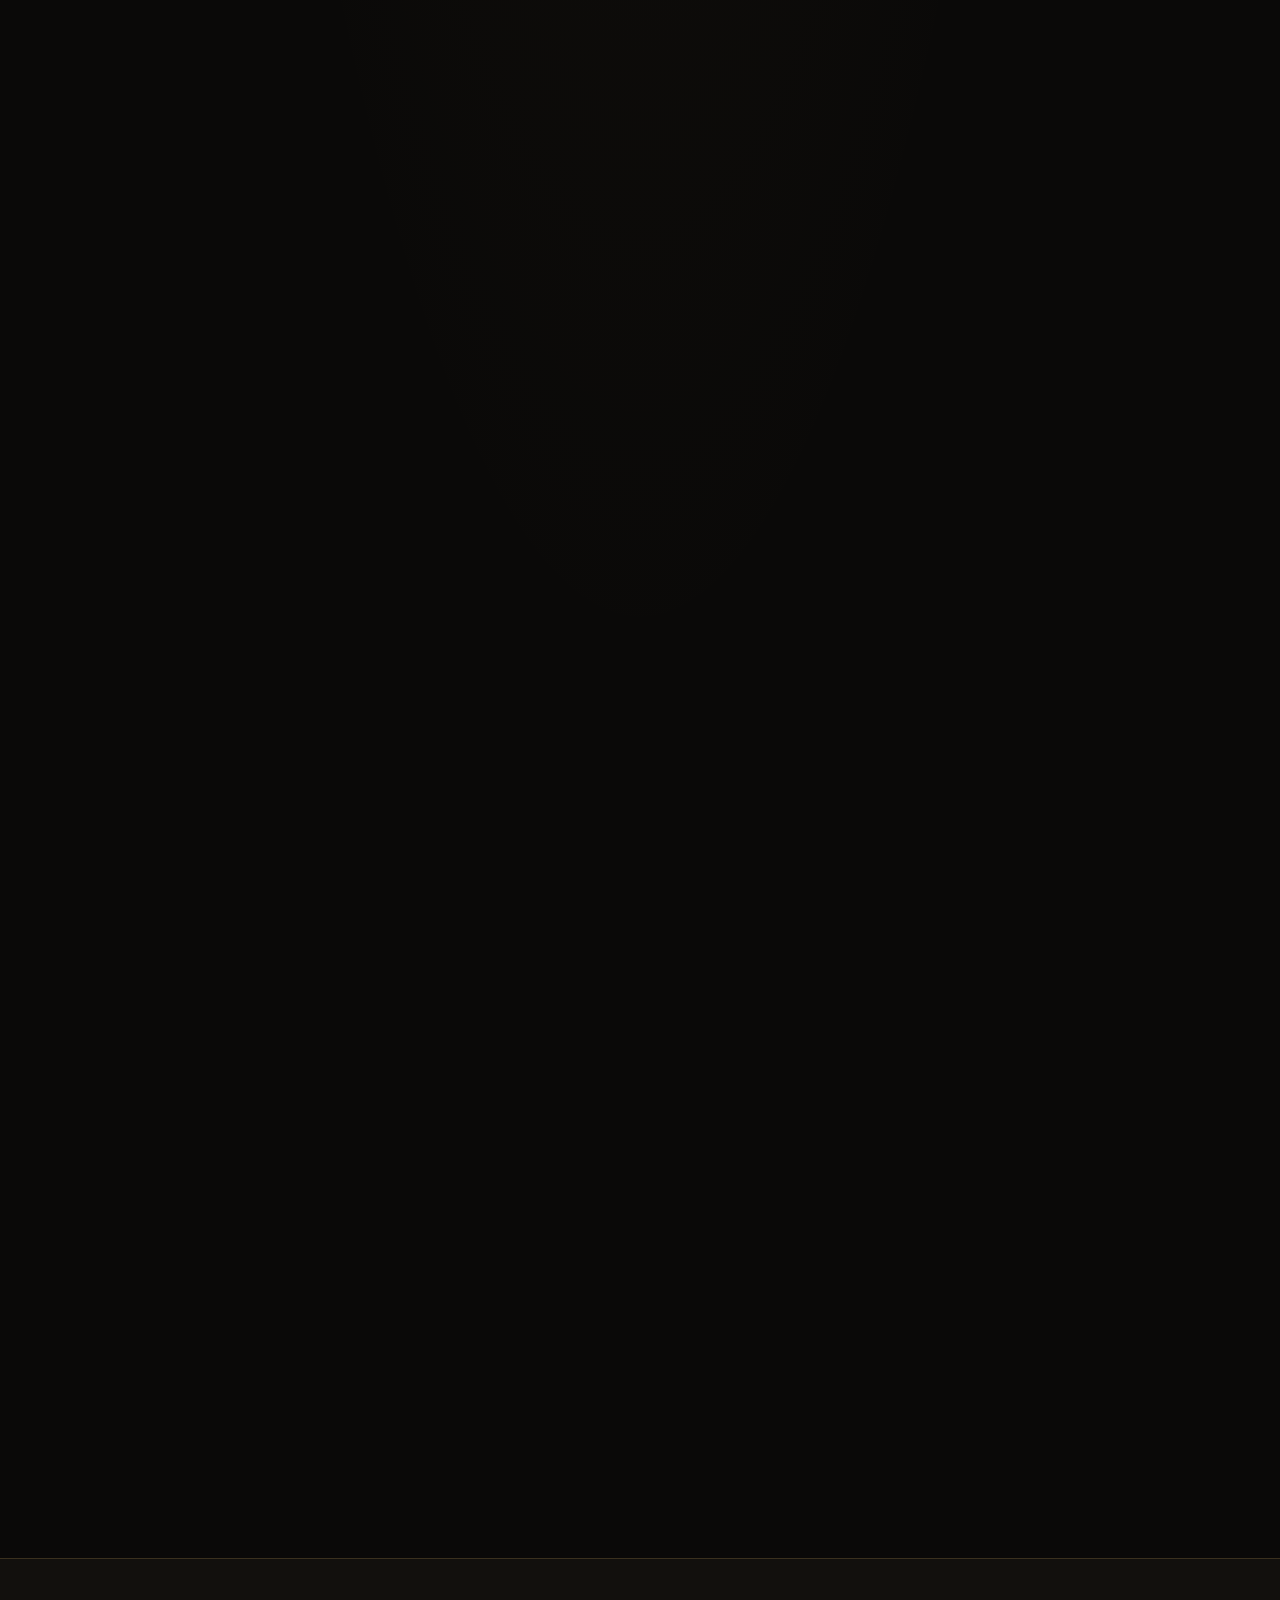
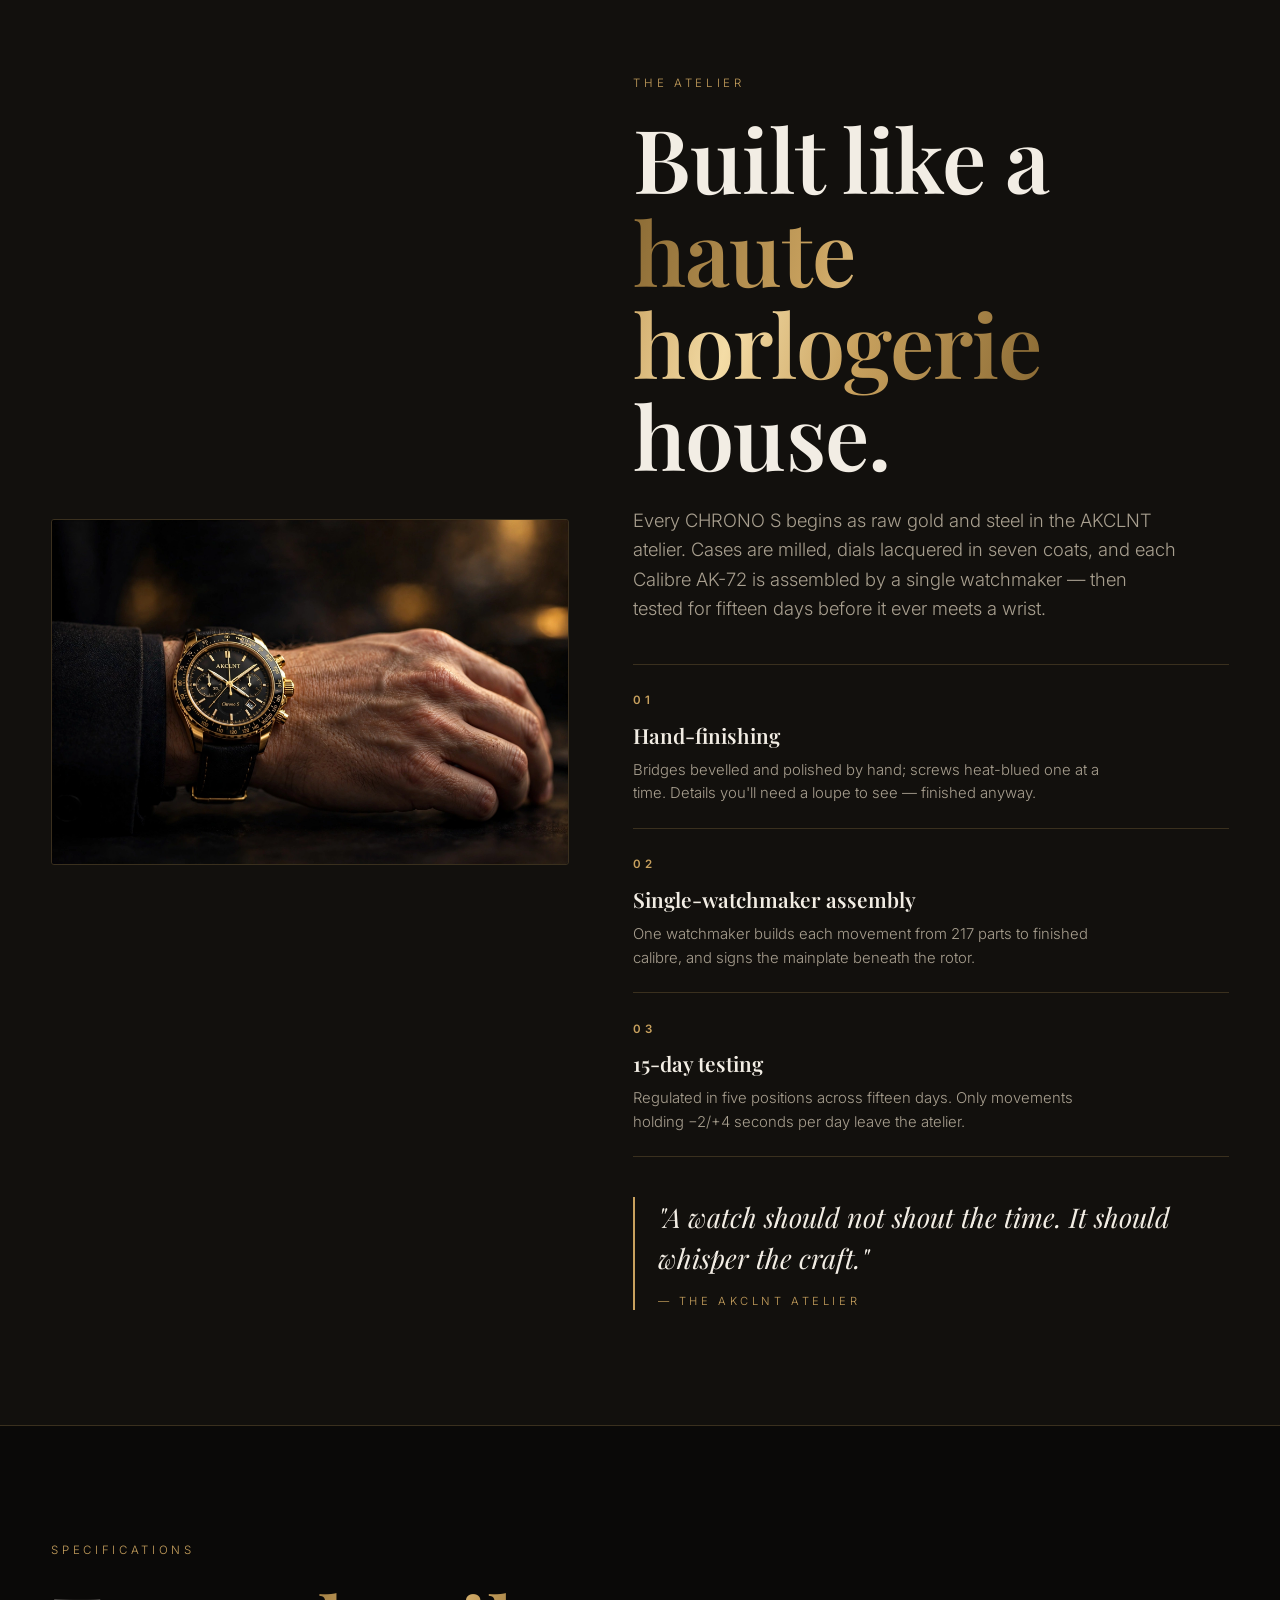
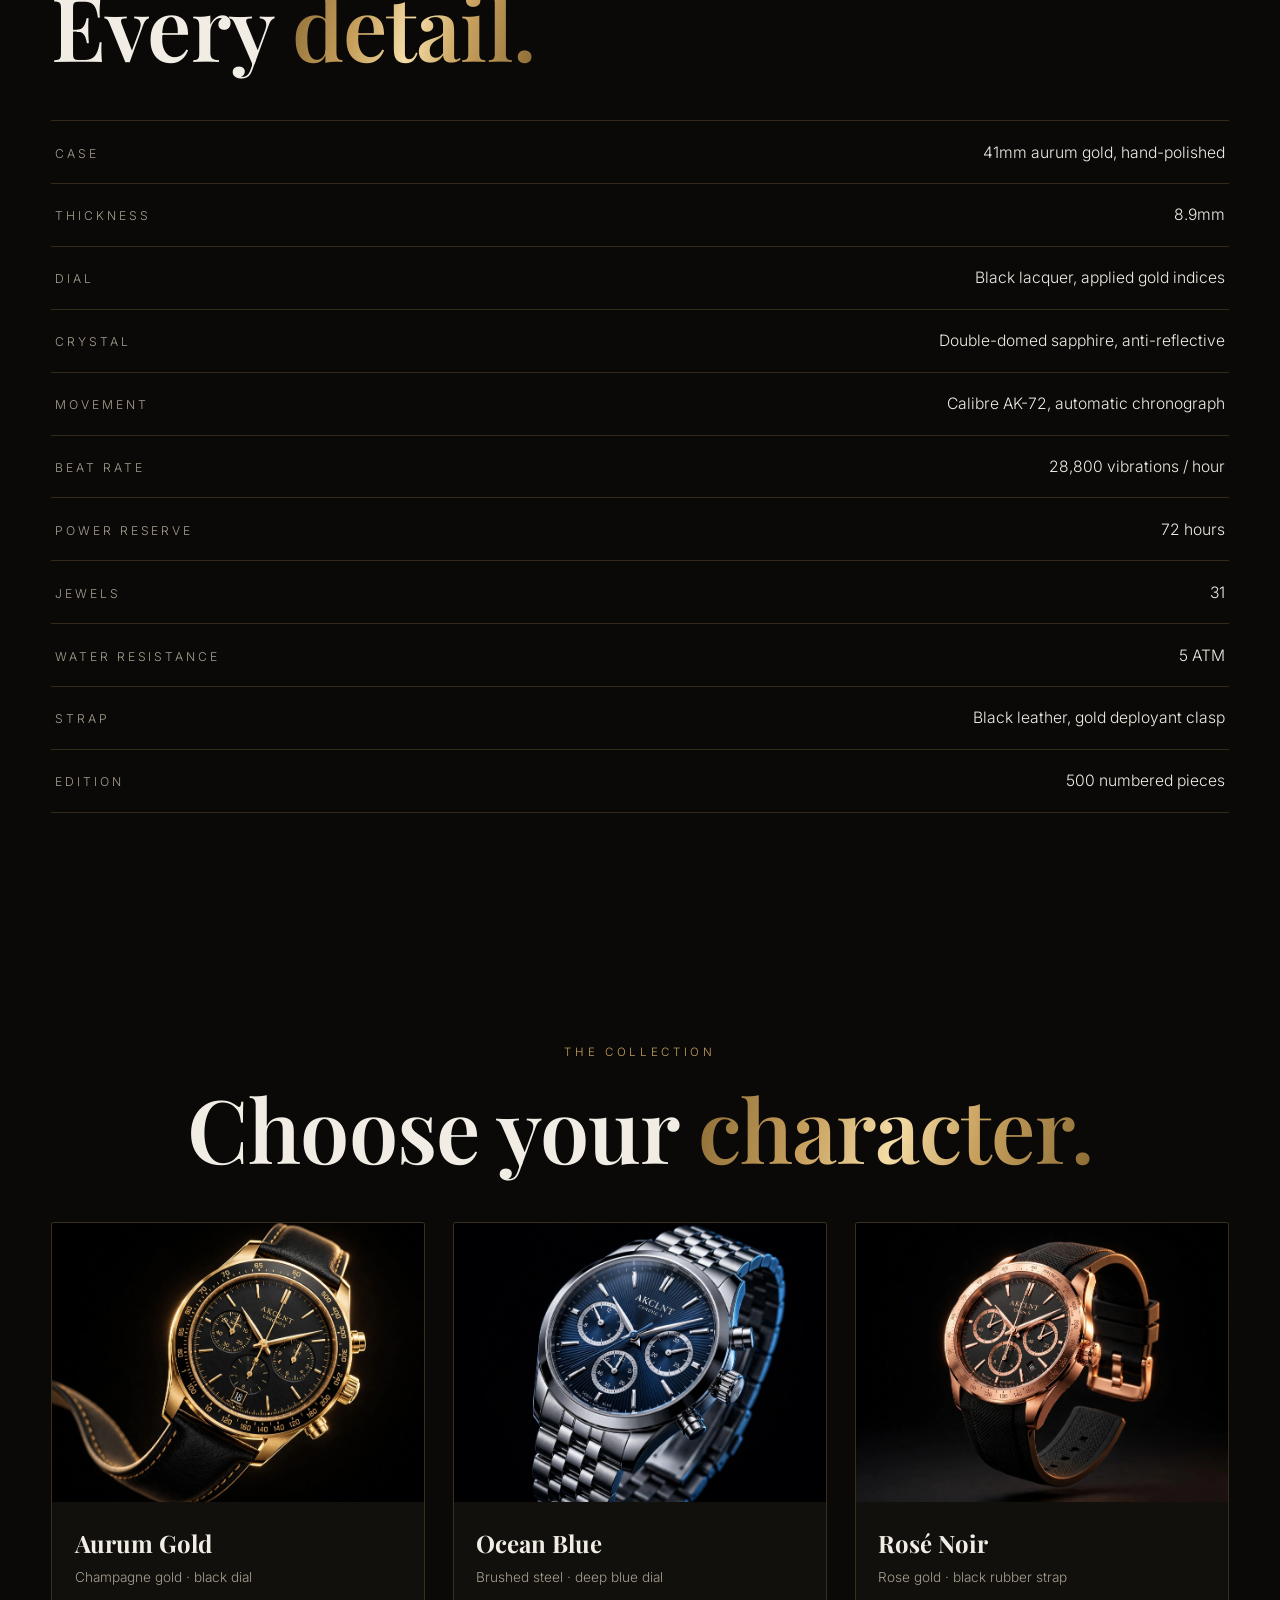
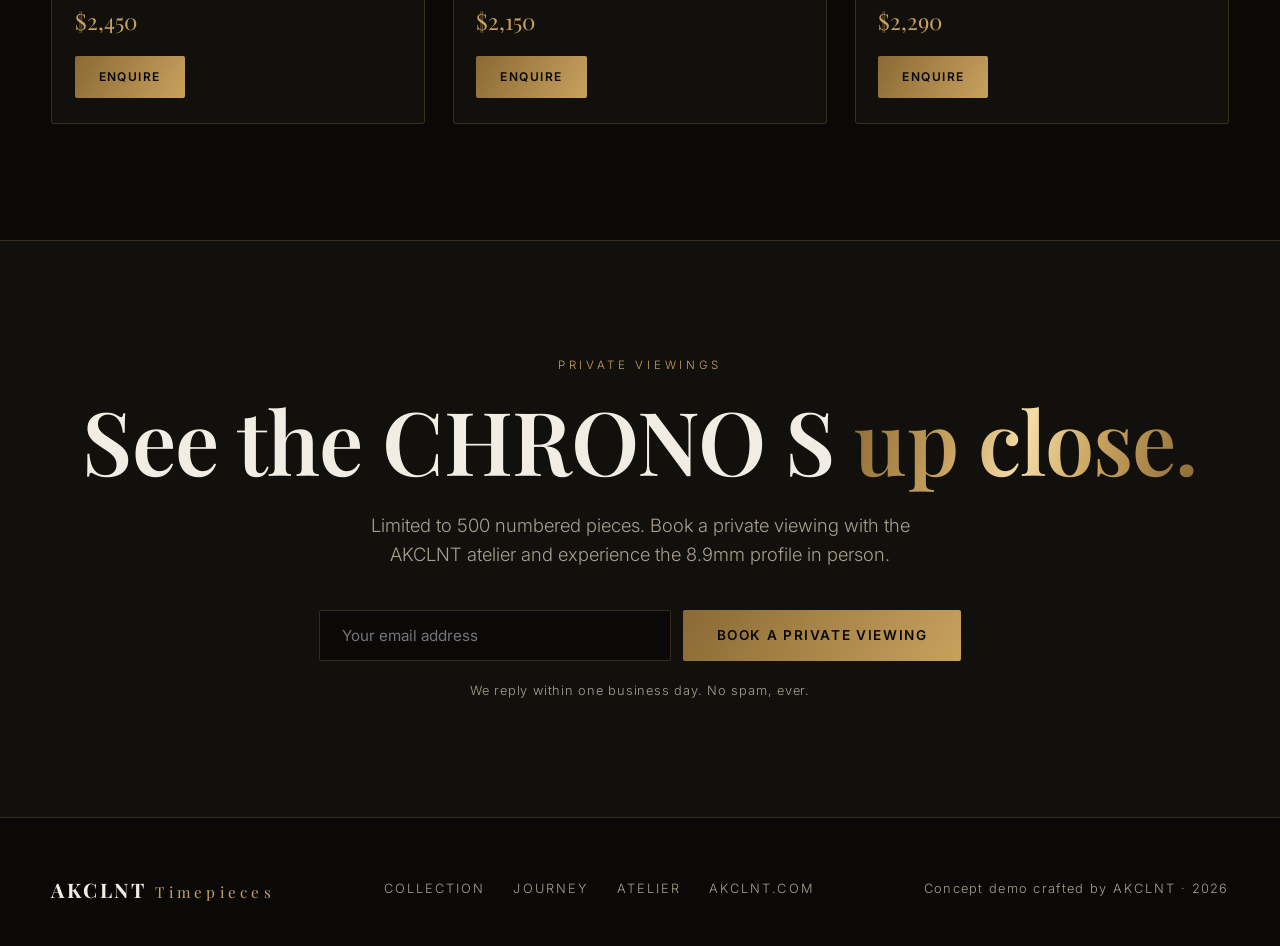
==== commit 7eef69be: "Rebuild: pinned scroll journey (watch descends through 5 scenes), new Atelier + Specs sections" ====
--- a/index.html
+++ b/index.html
@@ -4,7 +4,7 @@
   <meta charset="UTF-8" />
   <meta name="viewport" content="width=device-width, initial-scale=1.0" />
   <title>AKCLNT Timepieces — CHRONO S Aurum Gold</title>
-  <meta name="description" content="CHRONO S by AKCLNT Timepieces — an 8.9mm ultra-slim automatic chronograph in champagne gold. Concept demo crafted by AKCLNT." />
+  <meta name="description" content="CHRONO S by AKCLNT Timepieces — an 8.9mm ultra-slim automatic chronograph in champagne gold. Scroll the journey. Concept demo crafted by AKCLNT." />
   <link rel="preconnect" href="https://fonts.googleapis.com" />
   <link rel="preconnect" href="https://fonts.gstatic.com" crossorigin />
   <link href="https://fonts.googleapis.com/css2?family=Playfair+Display:ital,wght@0,400;0,600;0,700;1,400&family=Inter:wght@300;400;500;600&display=swap" rel="stylesheet" />
@@ -18,9 +18,9 @@
       <a href="#hero" class="wordmark">AKCLNT<span>&nbsp;Timepieces</span></a>
       <nav class="nav-links" id="navLinks" aria-label="Primary">
         <a href="#lineup">Collection</a>
-        <a href="#craft">Craft</a>
-        <a href="#slim">Specs</a>
-        <a href="#movement">Movement</a>
+        <a href="#journey">Journey</a>
+        <a href="#atelier">Atelier</a>
+        <a href="#specs">Specs</a>
       </nav>
       <div class="nav-actions">
         <a href="#cta" class="btn btn-small">Enquire</a>
@@ -31,9 +31,9 @@
     </div>
     <div class="mobile-menu" id="mobileMenu">
       <a href="#lineup">Collection</a>
-      <a href="#craft">Craft</a>
-      <a href="#slim">Specs</a>
-      <a href="#movement">Movement</a>
+      <a href="#journey">Journey</a>
+      <a href="#atelier">Atelier</a>
+      <a href="#specs">Specs</a>
       <a href="#cta" class="btn">Enquire</a>
     </div>
   </header>
@@ -44,14 +44,14 @@
       <img src="assets/hero.webp" alt="AKCLNT CHRONO S Aurum Gold chronograph" fetchpriority="high" />
     </div>
     <div class="hero-shade"></div>
-    <div class="hero-content">
+    <div class="hero-content" id="heroContent">
       <p class="eyebrow reveal">AKCLNT Timepieces · Automatic Chronograph</p>
       <h1 class="display gold-text reveal">CHRONO&nbsp;S</h1>
       <p class="hero-sub reveal">Aurum Gold — 41mm of champagne gold, 8.9mm of pure restraint.</p>
       <p class="hero-price reveal">$2,450 <span>· Swiss Made</span></p>
       <div class="hero-ctas reveal">
         <a href="#cta" class="btn">Reserve Yours</a>
-        <a href="#lineup" class="btn btn-ghost">View Collection</a>
+        <a href="#journey" class="btn btn-ghost">Scroll the Journey</a>
       </div>
     </div>
     <a href="#marquee" class="scroll-cue" aria-label="Scroll down">
@@ -68,93 +68,129 @@
     </div>
   </div>
 
-  <!-- ============ STATS ============ -->
-  <section class="stats">
-    <div class="wrap stats-grid">
-      <div class="stat reveal">
-        <p class="stat-num"><span class="counter" data-target="8.9" data-decimals="1">0</span><span class="unit">mm</span></p>
-        <p class="stat-label">Case thickness</p>
-      </div>
-      <div class="stat reveal">
-        <p class="stat-num"><span class="counter" data-target="72" data-decimals="0">0</span><span class="unit">h</span></p>
-        <p class="stat-label">Power reserve</p>
-      </div>
-      <div class="stat reveal">
-        <p class="stat-num"><span class="counter" data-target="41" data-decimals="0">0</span><span class="unit">mm</span></p>
-        <p class="stat-label">Case diameter</p>
-      </div>
-      <div class="stat reveal">
-        <p class="stat-num"><span class="counter" data-target="5" data-decimals="0">0</span><span class="unit">ATM</span></p>
-        <p class="stat-label">Water resistance</p>
-      </div>
-    </div>
-  </section>
-
-  <!-- ============ SLIM ============ -->
-  <section class="slim" id="slim">
-    <div class="wrap slim-grid">
-      <div class="slim-copy">
-        <p class="eyebrow reveal">Profile</p>
-        <h2 class="display reveal">8.9mm.<br /><span class="gold-text">Disappears under the cuff.</span></h2>
-        <p class="body-copy reveal">The CHRONO S wears thinner than a coin is wide. Every bridge of the Calibre AK-72 was re-engineered, every tolerance halved, so the full automatic chronograph lives inside a silhouette that slips effortlessly beneath a shirt cuff.</p>
-        <ul class="spec-list reveal">
-          <li><strong>8.9mm</strong> — full profile</li>
-          <li><strong>0 compromise</strong> — 72 hours of reserve</li>
-          <li><strong>Double-domed</strong> — sapphire crystal, anti-reflective</li>
-        </ul>
-      </div>
-      <div class="slim-media">
-        <img src="assets/slim.webp" id="slimImg" alt="Ultra-thin side profile of the CHRONO S" loading="lazy" />
-      </div>
-    </div>
-  </section>
-
-  <!-- ============ EXPLODED ============ -->
-  <section class="exploded" id="exploded">
-    <div class="exploded-sticky">
-      <div class="wrap exploded-head">
-        <p class="eyebrow reveal">Anatomy</p>
-        <h2 class="display reveal">217 parts.<br /><span class="gold-text">One obsession.</span></h2>
-      </div>
-      <div class="exploded-stage">
-        <img src="assets/exploded.webp" id="explodedImg" alt="Exploded view of the CHRONO S components" loading="lazy" />
-        <span class="part-label pl-1" data-part="1"><b>Sapphire crystal</b><em>double-domed, anti-reflective</em></span>
-        <span class="part-label pl-2" data-part="2"><b>Lacquered dial</b><em>applied gold indices</em></span>
-        <span class="part-label pl-3" data-part="3"><b>Calibre AK-72</b><em>automatic chronograph, 31 jewels</em></span>
-        <span class="part-label pl-4" data-part="4"><b>Aurum gold case</b><em>hand-polished, 5 ATM</em></span>
-        <span class="part-label pl-5" data-part="5"><b>Exhibition caseback</b><em>sapphire, engraved rotor</em></span>
-      </div>
-    </div>
-  </section>
-
-  <!-- ============ MOVEMENT ============ -->
-  <section class="movement" id="movement">
-    <div class="wrap movement-grid">
-      <div class="movement-media reveal">
-        <img src="assets/movement.webp" alt="Macro of the Calibre AK-72 movement gears" loading="lazy" />
-      </div>
-      <div class="movement-copy">
-        <p class="eyebrow reveal">The Heart</p>
-        <h2 class="display reveal">Calibre <span class="gold-text">AK-72</span></h2>
-        <p class="body-copy reveal">Beating at 28,800 vibrations per hour, the in-house AK-72 drives hours, minutes, small seconds and a full chronograph — while storing three full days of energy. Thirty-one jewels, a column-wheel architecture, and a finish you'd normally need a loupe to appreciate.</p>
-        <div class="movement-specs">
-          <div class="mspec reveal"><strong>28,800</strong><span>vph beat rate</span></div>
-          <div class="mspec reveal"><strong>31</strong><span>jewels</span></div>
-          <div class="mspec reveal"><strong>217</strong><span>components</span></div>
-          <div class="mspec reveal"><strong>-2/+4s</strong><span>per day accuracy</span></div>
-        </div>
-      </div>
-    </div>
-  </section>
-
-  <!-- ============ CRAFT / QUOTE ============ -->
-  <section class="craft" id="craft">
-    <img src="assets/wrist.webp" class="craft-bg" id="craftBg" alt="CHRONO S worn on the wrist, cinematic" loading="lazy" />
-    <div class="craft-shade"></div>
-    <blockquote class="craft-quote wrap">
-      <p class="reveal">"A watch should not shout the time.<br />It should whisper the craft."</p>
-      <cite class="reveal">— The AKCLNT Atelier</cite>
-    </blockquote>
+  <!-- ============ JOURNEY — the watch descends as you scroll ============ -->
+  <section class="journey" id="journey" aria-label="CHRONO S scroll journey">
+    <div class="j-pin" id="jPin">
+
+      <div class="j-ghost" id="jGhost" aria-hidden="true">
+        <span class="j-word" data-w="0">CHRONO</span>
+        <span class="j-word" data-w="1">8.9MM</span>
+        <span class="j-word" data-w="2">217 PARTS</span>
+        <span class="j-word" data-w="3">AK-72</span>
+        <span class="j-word" data-w="4">AURUM</span>
+      </div>
+
+      <div class="j-watch" id="jWatch" aria-hidden="true">
+        <img src="assets/hero.webp" data-s="0" alt="" fetchpriority="high" />
+        <img src="assets/slim.webp" data-s="1" alt="" loading="lazy" />
+        <img src="assets/exploded.webp" data-s="2" alt="" loading="lazy" />
+        <img src="assets/movement.webp" data-s="3" alt="" loading="lazy" />
+        <img src="assets/wrist.webp" data-s="4" alt="" loading="lazy" />
+      </div>
+
+      <p class="j-count" aria-hidden="true"><span id="jCur">01</span> / 05</p>
+
+      <div class="j-caps">
+        <div class="j-cap" data-s="0">
+          <p class="eyebrow">01 — Presence</p>
+          <h3>Automatic <span class="gold-text">Chronograph</span></h3>
+          <p>Champagne gold, black lacquer, and a dial that reads like midnight. The CHRONO&nbsp;S doesn't ask for attention — it commands it.</p>
+          <p class="j-stat"><strong>41<i>mm</i></strong><span>Aurum gold case</span></p>
+        </div>
+        <div class="j-cap right" data-s="1">
+          <p class="eyebrow">02 — Profile</p>
+          <h3>8.9mm. <span class="gold-text">Disappears under the cuff.</span></h3>
+          <p>Thinner than a coin is wide. The full automatic chronograph, re-engineered to slip effortlessly beneath a shirt cuff.</p>
+          <p class="j-stat"><strong>8.9<i>mm</i></strong><span>Full profile</span></p>
+        </div>
+        <div class="j-cap" data-s="2">
+          <p class="eyebrow">03 — Anatomy</p>
+          <h3>217 parts. <span class="gold-text">One obsession.</span></h3>
+          <p>Sapphire, lacquer, gold and steel — every component finished by hand and regulated in five positions.</p>
+          <div class="j-chips"><span>Sapphire crystal</span><span>Calibre AK-72</span><span>Aurum case</span></div>
+          <p class="j-stat"><strong>217</strong><span>Hand-finished parts</span></p>
+        </div>
+        <div class="j-cap right" data-s="3">
+          <p class="eyebrow">04 — The Heart</p>
+          <h3>Calibre <span class="gold-text">AK-72</span></h3>
+          <p>Beating at 28,800 vibrations per hour — a column-wheel chronograph holding three full days of energy in reserve.</p>
+          <p class="j-stat"><strong>72<i>h</i></strong><span>Power reserve</span></p>
+        </div>
+        <div class="j-cap" data-s="4">
+          <p class="eyebrow">05 — On the Wrist</p>
+          <h3>Worn, <span class="gold-text">not shown off.</span></h3>
+          <p>"A watch should not shout the time. It should whisper the craft."<br />— The AKCLNT Atelier</p>
+          <p class="j-stat"><strong>5<i>ATM</i></strong><span>Water resistance</span></p>
+        </div>
+      </div>
+
+      <div class="j-dots" aria-hidden="true">
+        <span class="j-dot on" data-s="0"></span>
+        <span class="j-dot" data-s="1"></span>
+        <span class="j-dot" data-s="2"></span>
+        <span class="j-dot" data-s="3"></span>
+        <span class="j-dot" data-s="4"></span>
+      </div>
+
+      <p class="j-hint" id="jHint" aria-hidden="true"><span></span>Keep scrolling</p>
+
+    </div>
+  </section>
+
+  <!-- ============ ATELIER ============ -->
+  <section class="atelier" id="atelier">
+    <div class="wrap atelier-grid">
+      <div class="atelier-media reveal">
+        <img src="assets/wrist.webp" alt="CHRONO S worn on the wrist" loading="lazy" />
+      </div>
+      <div class="atelier-copy">
+        <p class="eyebrow reveal">The Atelier</p>
+        <h2 class="display reveal">Built like a <span class="gold-text">haute horlogerie</span> house.</h2>
+        <p class="body-copy reveal">Every CHRONO&nbsp;S begins as raw gold and steel in the AKCLNT atelier. Cases are milled, dials lacquered in seven coats, and each Calibre AK-72 is assembled by a single watchmaker — then tested for fifteen days before it ever meets a wrist.</p>
+        <div class="pillars">
+          <div class="pillar reveal">
+            <strong>01</strong>
+            <h4>Hand-finishing</h4>
+            <p>Bridges bevelled and polished by hand; screws heat-blued one at a time. Details you'll need a loupe to see — finished anyway.</p>
+          </div>
+          <div class="pillar reveal">
+            <strong>02</strong>
+            <h4>Single-watchmaker assembly</h4>
+            <p>One watchmaker builds each movement from 217 parts to finished calibre, and signs the mainplate beneath the rotor.</p>
+          </div>
+          <div class="pillar reveal">
+            <strong>03</strong>
+            <h4>15-day testing</h4>
+            <p>Regulated in five positions across fifteen days. Only movements holding −2/+4 seconds per day leave the atelier.</p>
+          </div>
+        </div>
+        <blockquote class="atelier-quote reveal">
+          "A watch should not shout the time. It should whisper the craft."
+          <cite>— The AKCLNT Atelier</cite>
+        </blockquote>
+      </div>
+    </div>
+  </section>
+
+  <!-- ============ SPECS ============ -->
+  <section class="specs" id="specs">
+    <div class="wrap">
+      <p class="eyebrow reveal">Specifications</p>
+      <h2 class="display reveal">Every <span class="gold-text">detail.</span></h2>
+      <dl class="spec-table reveal">
+        <div><dt>Case</dt><dd>41mm aurum gold, hand-polished</dd></div>
+        <div><dt>Thickness</dt><dd>8.9mm</dd></div>
+        <div><dt>Dial</dt><dd>Black lacquer, applied gold indices</dd></div>
+        <div><dt>Crystal</dt><dd>Double-domed sapphire, anti-reflective</dd></div>
+        <div><dt>Movement</dt><dd>Calibre AK-72, automatic chronograph</dd></div>
+        <div><dt>Beat rate</dt><dd>28,800 vibrations / hour</dd></div>
+        <div><dt>Power reserve</dt><dd>72 hours</dd></div>
+        <div><dt>Jewels</dt><dd>31</dd></div>
+        <div><dt>Water resistance</dt><dd>5 ATM</dd></div>
+        <div><dt>Strap</dt><dd>Black leather, gold deployant clasp</dd></div>
+        <div><dt>Edition</dt><dd>500 numbered pieces</dd></div>
+      </dl>
+    </div>
   </section>
 
   <!-- ============ LINEUP ============ -->
@@ -208,8 +244,8 @@
       <a href="#hero" class="wordmark">AKCLNT<span>&nbsp;Timepieces</span></a>
       <nav class="footer-links" aria-label="Footer">
         <a href="#lineup">Collection</a>
-        <a href="#craft">Craft</a>
-        <a href="#slim">Specs</a>
+        <a href="#journey">Journey</a>
+        <a href="#atelier">Atelier</a>
         <a href="https://akclnt.com" target="_blank" rel="noopener">akclnt.com</a>
       </nav>
       <p class="footer-note">Concept demo crafted by <a href="https://akclnt.com" target="_blank" rel="noopener">AKCLNT</a> · <span id="year"></span></p>
--- a/styles.css
+++ b/styles.css
@@ -1,6 +1,7 @@
 /* ==========================================================
    AKCLNT Timepieces — CHRONO S
    Luxury dark theme · champagne gold · fully responsive
+   Scroll-driven pinned journey: the watch descends as you scroll.
    ========================================================== */
 
 :root {
@@ -57,7 +58,7 @@
 }
 
 .gold-text {
-  background: linear-gradient(105deg, #8a6a34 0%, var(--gold) 30%, #f4dcA6 50%, var(--gold) 70%, #8a6a34 100%);
+  background: linear-gradient(105deg, #8a6a34 0%, var(--gold) 30%, #f4dca6 50%, var(--gold) 70%, #8a6a34 100%);
   -webkit-background-clip: text;
   background-clip: text;
   color: transparent;
@@ -229,6 +230,7 @@
   z-index: 2;
   padding: 6rem 1.5rem 4rem;
   max-width: 60rem;
+  will-change: transform, opacity;
 }
 .hero-content .display {
   font-size: clamp(3.4rem, 13vw, 9.5rem);
@@ -323,172 +325,270 @@
   to { transform: translateX(-50%); }
 }
 
-/* ---------- Stats ---------- */
-.stats { padding: clamp(4rem, 8vw, 7rem) 0; }
-.stats-grid {
-  display: grid;
-  grid-template-columns: repeat(4, 1fr);
-  gap: 2rem;
-  text-align: center;
-}
-.stat-num {
-  font-family: var(--font-display);
-  font-size: clamp(2.2rem, 4vw + 1rem, 3.6rem);
-  color: var(--ivory);
-}
-.stat-num .unit { color: var(--gold); font-size: 0.55em; margin-left: 0.25rem; letter-spacing: 0.1em; }
-.stat-label {
-  margin-top: 0.5rem;
-  color: var(--muted);
-  font-size: 0.75rem;
-  letter-spacing: 0.24em;
-  text-transform: uppercase;
-}
-
-/* ---------- Slim ---------- */
-.slim { padding: clamp(4rem, 9vw, 9rem) 0; }
-.slim-grid {
-  display: grid;
-  grid-template-columns: 1fr 1.15fr;
-  gap: clamp(2rem, 5vw, 5rem);
-  align-items: center;
-}
-.slim-media {
-  overflow: hidden;
-  border-radius: 3px;
-  border: 1px solid var(--line);
-}
-.slim-media img {
-  width: 100%;
-  will-change: transform;
-  transform: scale(1.06); /* headroom for drift */
-}
-.spec-list { list-style: none; margin-top: 2rem; }
-.spec-list li {
-  padding: 1rem 0;
-  border-top: 1px solid var(--line);
-  color: var(--muted);
-  font-size: 0.95rem;
-}
-.spec-list li strong { color: var(--gold); font-weight: 600; margin-right: 0.5rem; }
-
-/* ---------- Exploded (sticky) ---------- */
-.exploded {
+/* ==========================================================
+   JOURNEY — pinned scroll: the watch descends through 5 scenes
+   while giant ghost typography scrolls behind it.
+   ========================================================== */
+.journey {
   position: relative;
-  height: 400vh; /* scroll runway for the sticky scene */
-  background: var(--bg-soft);
-  border-block: 1px solid var(--line);
-}
-.exploded-sticky {
+  height: 600vh; /* scroll runway */
+  background:
+    radial-gradient(ellipse at 50% 30%, rgba(200,161,94,0.06) 0%, transparent 55%),
+    var(--bg);
+}
+.j-pin {
   position: sticky;
   top: 0;
   height: 100vh;
   height: 100svh;
+  overflow: hidden;
+}
+
+/* Giant ghost words scrolling behind the watch */
+.j-ghost {
+  position: absolute;
+  inset: 0;
+  display: flex;
+  align-items: center;
+  justify-content: center;
+  pointer-events: none;
+  will-change: transform;
+}
+.j-word {
+  position: absolute;
+  font-family: var(--font-body);
+  font-weight: 600;
+  font-size: clamp(3.2rem, 16vw, 14rem);
+  letter-spacing: 0.08em;
+  white-space: nowrap;
+  color: transparent;
+  -webkit-text-stroke: 1px rgba(200, 161, 94, 0.32);
+  opacity: 0;
+  will-change: opacity;
+  user-select: none;
+}
+
+/* The watch — stays pinned centre, crossfades, drifts downward */
+.j-watch {
+  position: absolute;
+  inset: 0;
+  display: flex;
+  align-items: center;
+  justify-content: center;
+  pointer-events: none;
+  will-change: transform;
+}
+.j-watch img {
+  position: absolute;
+  max-width: min(80vw, 600px);
+  max-height: 60vh;
+  object-fit: contain;
+  opacity: 0;
+  will-change: opacity, transform;
+  filter: drop-shadow(0 42px 90px rgba(0, 0, 0, 0.65));
+}
+.j-watch img[data-s="0"] { opacity: 1; }
+
+/* Scene counter */
+.j-count {
+  position: absolute;
+  top: calc(var(--nav-h) + 1.1rem);
+  right: 2rem;
+  z-index: 4;
+  font-size: 0.75rem;
+  letter-spacing: 0.3em;
+  color: var(--muted);
+}
+.j-count span { color: var(--gold); font-size: 1rem; }
+
+/* Captions — alternate left / right per scene */
+.j-caps { position: absolute; inset: 0; pointer-events: none; z-index: 3; }
+.j-cap {
+  position: absolute;
+  bottom: 8%;
+  left: 6%;
+  max-width: 23rem;
+  opacity: 0;
+  will-change: opacity, transform;
+}
+.j-cap[data-s="0"] { opacity: 1; }
+.j-cap.right { left: auto; right: 6%; text-align: right; }
+.j-cap.right .j-stat { justify-content: flex-end; }
+.j-cap.right .j-chips { justify-content: flex-end; }
+.j-cap .eyebrow { margin-bottom: 0.8rem; }
+.j-cap h3 {
+  font-family: var(--font-display);
+  font-weight: 600;
+  font-size: clamp(1.7rem, 3.2vw, 2.7rem);
+  line-height: 1.1;
+  margin-bottom: 0.8rem;
+}
+.j-cap > p { color: var(--muted); font-size: 0.96rem; }
+.j-stat {
+  margin-top: 1.1rem;
+  display: flex;
+  align-items: baseline;
+  gap: 0.7rem;
+}
+.j-stat strong {
+  font-family: var(--font-display);
+  font-weight: 600;
+  font-size: 2.3rem;
+  color: var(--gold);
+  line-height: 1;
+}
+.j-stat strong i { font-style: normal; font-size: 0.55em; margin-left: 0.15rem; }
+.j-stat span {
+  font-size: 0.7rem;
+  letter-spacing: 0.22em;
+  text-transform: uppercase;
+  color: var(--muted);
+}
+.j-chips {
+  display: flex;
+  gap: 0.5rem;
+  flex-wrap: wrap;
+  margin-top: 1rem;
+}
+.j-chips span {
+  border: 1px solid var(--line);
+  border-radius: 999px;
+  padding: 0.35rem 0.85rem;
+  font-size: 0.68rem;
+  letter-spacing: 0.14em;
+  text-transform: uppercase;
+  color: var(--ivory);
+}
+
+/* Progress dots */
+.j-dots {
+  position: absolute;
+  right: 2rem;
+  top: 50%;
+  transform: translateY(-50%);
+  z-index: 4;
   display: flex;
   flex-direction: column;
-  align-items: center;
-  justify-content: center;
-  overflow: hidden;
-  padding: 1rem;
-}
-.exploded-head { text-align: center; z-index: 2; pointer-events: none; }
-.exploded-head .display { font-size: clamp(1.9rem, 4.5vw, 3.4rem); }
-.exploded-stage {
-  position: relative;
-  height: min(68vh, 640px);
-  aspect-ratio: 3 / 4;
-  max-width: 92vw;
-  margin-top: 1rem;
-}
-.exploded-stage img {
-  width: 100%;
-  height: 100%;
-  object-fit: contain;
-  will-change: transform;
-}
-.part-label {
-  position: absolute;
-  left: 0;
-  transform: translateX(-100%);
-  max-width: 12rem;
+  gap: 0.9rem;
+}
+.j-dot {
+  width: 8px;
+  height: 8px;
+  border-radius: 50%;
+  border: 1px solid var(--gold);
+  opacity: 0.35;
+  transition: opacity 0.4s ease, background 0.4s ease, transform 0.4s ease;
+}
+.j-dot.on { background: var(--gold); opacity: 1; transform: scale(1.3); }
+
+/* Scroll hint */
+.j-hint {
+  position: absolute;
+  bottom: 1.8rem;
+  left: 50%;
+  transform: translateX(-50%);
+  z-index: 4;
+  display: flex;
+  align-items: center;
+  gap: 0.7rem;
+  color: var(--muted);
+  font-size: 0.65rem;
+  letter-spacing: 0.4em;
+  text-transform: uppercase;
+  transition: opacity 0.5s ease;
+  white-space: nowrap;
+}
+.j-hint span {
+  width: 1px;
+  height: 34px;
+  background: linear-gradient(var(--gold), transparent);
+  animation: hintdrop 1.8s ease-in-out infinite;
+}
+@keyframes hintdrop {
+  0% { transform: scaleY(0); transform-origin: top; opacity: 0; }
+  40% { transform: scaleY(1); transform-origin: top; opacity: 1; }
+  100% { transform: scaleY(0); transform-origin: bottom; opacity: 0; }
+}
+
+/* ---------- Atelier ---------- */
+.atelier {
+  padding: clamp(4rem, 9vw, 9rem) 0;
+  background: var(--bg-soft);
+  border-block: 1px solid var(--line);
+}
+.atelier-grid {
+  display: grid;
+  grid-template-columns: 1fr 1.15fr;
+  gap: clamp(2rem, 5vw, 5rem);
+  align-items: center;
+}
+.atelier-media { overflow: hidden; border-radius: 3px; border: 1px solid var(--line); }
+.atelier-media img { width: 100%; transition: transform 1.2s var(--ease); }
+.atelier-media:hover img { transform: scale(1.04); }
+.pillars { display: grid; gap: 0; margin-top: 2.5rem; }
+.pillar { border-top: 1px solid var(--line); padding: 1.35rem 0; }
+.pillar:last-child { border-bottom: 1px solid var(--line); }
+.pillar strong {
+  color: var(--gold);
+  font-size: 0.72rem;
+  letter-spacing: 0.32em;
+  font-weight: 600;
+}
+.pillar h4 {
+  font-family: var(--font-display);
+  font-size: 1.3rem;
+  margin: 0.45rem 0 0.4rem;
+  font-weight: 600;
+}
+.pillar p { color: var(--muted); font-size: 0.93rem; max-width: 30rem; }
+.atelier-quote {
+  margin-top: 2.5rem;
+  padding-left: 1.4rem;
+  border-left: 2px solid var(--gold);
+  font-family: var(--font-display);
+  font-style: italic;
+  font-size: clamp(1.25rem, 2.4vw, 1.7rem);
+  line-height: 1.5;
+  color: var(--ivory);
+}
+.atelier-quote cite {
+  display: block;
+  margin-top: 0.9rem;
+  font-style: normal;
+  font-family: var(--font-body);
+  font-size: 0.7rem;
+  letter-spacing: 0.32em;
+  text-transform: uppercase;
+  color: var(--gold);
+}
+
+/* ---------- Specs ---------- */
+.specs { padding: clamp(4rem, 9vw, 9rem) 0; }
+.spec-table {
+  margin-top: 3rem;
+  border-top: 1px solid var(--line);
+}
+.spec-table > div {
+  display: flex;
+  justify-content: space-between;
+  align-items: baseline;
+  gap: 2rem;
+  padding: 1.15rem 0.25rem;
+  border-bottom: 1px solid var(--line);
+  transition: background 0.3s ease, padding-left 0.3s ease;
+}
+.spec-table > div:hover { background: rgba(200, 161, 94, 0.05); padding-left: 0.9rem; }
+.spec-table dt {
+  color: var(--muted);
+  font-size: 0.76rem;
+  letter-spacing: 0.24em;
+  text-transform: uppercase;
+  flex-shrink: 0;
+}
+.spec-table dd {
+  color: var(--ivory);
   text-align: right;
-  opacity: 0;
-  transition: opacity 0.6s ease;
-  border-right: 2px solid var(--gold);
-  padding-right: 0.9rem;
-  pointer-events: none;
-}
-.part-label b { display: block; font-size: 0.85rem; letter-spacing: 0.08em; color: var(--ivory); font-weight: 600; }
-.part-label em { font-style: normal; font-size: 0.72rem; color: var(--muted); }
-.part-label.on { opacity: 1; }
-.pl-1 { top: 6%; }
-.pl-2 { top: 27%; }
-.pl-3 { top: 48%; }
-.pl-4 { top: 69%; }
-.pl-5 { top: 88%; }
-
-/* ---------- Movement ---------- */
-.movement { padding: clamp(4rem, 9vw, 9rem) 0; }
-.movement-grid {
-  display: grid;
-  grid-template-columns: 1.1fr 1fr;
-  gap: clamp(2rem, 5vw, 5rem);
-  align-items: center;
-}
-.movement-media img {
-  width: 100%;
-  border-radius: 3px;
-  border: 1px solid var(--line);
-}
-.movement-specs {
-  display: grid;
-  grid-template-columns: repeat(2, 1fr);
-  gap: 1.5rem 2rem;
-  margin-top: 2.5rem;
-}
-.mspec strong {
-  display: block;
-  font-family: var(--font-display);
-  font-size: 1.9rem;
-  color: var(--gold);
-}
-.mspec span { color: var(--muted); font-size: 0.8rem; letter-spacing: 0.14em; text-transform: uppercase; }
-
-/* ---------- Craft ---------- */
-.craft {
-  position: relative;
-  min-height: 92vh;
-  min-height: 92svh;
-  display: flex;
-  align-items: center;
-  justify-content: center;
-  overflow: hidden;
-}
-.craft-bg {
-  position: absolute;
-  inset: -8% 0;
-  width: 100%;
-  height: 116%;
-  object-fit: cover;
-  will-change: transform;
-}
-.craft-shade { position: absolute; inset: 0; background: rgba(10, 9, 8, 0.55); }
-.craft-quote { position: relative; z-index: 2; text-align: center; }
-.craft-quote p {
-  font-family: var(--font-display);
-  font-style: italic;
-  font-size: clamp(1.6rem, 4.5vw, 3.2rem);
-  line-height: 1.4;
-  color: var(--ivory);
-}
-.craft-quote cite {
-  display: block;
-  margin-top: 1.75rem;
-  font-style: normal;
-  font-size: 0.78rem;
-  letter-spacing: 0.32em;
-  text-transform: uppercase;
-  color: var(--gold);
+  font-size: 0.98rem;
 }
 
 /* ---------- Lineup ---------- */
@@ -601,6 +701,27 @@
   .reveal { opacity: 1; transform: none; transition: none; }
   .marquee-track { animation: none; }
   .wheel { animation: none; }
+  .j-hint span { animation: none; }
+
+  /* Journey becomes a single static scene */
+  .journey { height: auto; padding: clamp(4rem, 8vw, 7rem) 0; }
+  .j-pin { position: static; height: auto; overflow: visible; }
+  .j-ghost, .j-dots, .j-hint, .j-count { display: none; }
+  .j-watch { position: static; display: block; text-align: center; transform: none !important; }
+  .j-watch img { position: static; margin: 0 auto; max-height: 52vh; opacity: 1 !important; transform: none !important; }
+  .j-watch img:not([data-s="0"]) { display: none; }
+  .j-caps { position: static; }
+  .j-cap {
+    position: static;
+    opacity: 1 !important;
+    transform: none !important;
+    max-width: 34rem;
+    margin: 2.25rem auto 0;
+    text-align: center;
+  }
+  .j-cap:not([data-s="0"]) { display: none; }
+  .j-cap.right { text-align: center; }
+  .j-cap.right .j-stat, .j-cap.right .j-chips { justify-content: center; }
 }
 
 /* ==========================================================
@@ -609,9 +730,8 @@
 
 /* --- ~1024px: tablets & small laptops --- */
 @media (max-width: 1024px) {
-  .slim-grid, .movement-grid { gap: 2.5rem; }
+  .j-cap { max-width: 20rem; }
   .cards { grid-template-columns: repeat(3, 1fr); gap: 1.25rem; }
-  .part-label { max-width: 10rem; }
 }
 
 /* --- ~768px: tablets portrait & large phones --- */
@@ -620,21 +740,27 @@
   .nav-actions .btn { display: none; }
   .hamburger { display: block; }
 
-  .stats-grid { grid-template-columns: repeat(2, 1fr); gap: 2.5rem 1rem; }
-
-  .slim-grid { grid-template-columns: 1fr; }
-  .slim-media { order: -1; max-height: 60vh; }
-  .slim-media img { height: 100%; object-fit: cover; }
-
-  .movement-grid { grid-template-columns: 1fr; }
-  .movement-copy { order: -1; }
+  .j-watch img { max-width: 86vw; max-height: 46vh; }
+  .j-cap {
+    left: 5%;
+    right: 5%;
+    bottom: 6%;
+    max-width: none;
+    text-align: center;
+  }
+  .j-cap.right { text-align: center; }
+  .j-cap.right .j-stat, .j-cap.right .j-chips { justify-content: center; }
+  .j-stat { justify-content: center; }
+  .j-chips { justify-content: center; }
+  .j-dots { right: 1rem; }
+  .j-count { right: 1rem; }
+  .j-word { -webkit-text-stroke-width: 0.75px; }
+
+  .atelier-grid { grid-template-columns: 1fr; }
+  .atelier-media { order: -1; max-height: 52vh; }
+  .atelier-media img { height: 100%; object-fit: cover; }
 
   .cards { grid-template-columns: 1fr; max-width: 26rem; margin-inline: auto; }
-
-  .exploded-stage { height: min(62vh, 560px); }
-  .part-label { max-width: 8.5rem; padding-right: 0.6rem; }
-  .part-label b { font-size: 0.75rem; }
-  .part-label em { font-size: 0.65rem; }
 
   .footer-inner { flex-direction: column; text-align: center; }
   .footer-links { justify-content: center; }
@@ -645,22 +771,18 @@
   .hero-ctas .btn { width: 100%; text-align: center; }
   .hero-content { padding: 5rem 1.25rem 5.5rem; }
 
-  .exploded { height: 340vh; }
-  .exploded-stage { height: 56vh; }
-  .part-label {
-    left: auto;
-    right: 0.25rem;
-    transform: none;
-    text-align: right;
-    max-width: 7.5rem;
-  }
-  .part-label b { font-size: 0.7rem; }
-
-  .movement-specs { grid-template-columns: repeat(2, 1fr); gap: 1.25rem; }
+  .journey { height: 520vh; }
+  .j-watch img { max-height: 40vh; }
+  .j-cap { bottom: 4.5%; }
+  .j-cap h3 { font-size: 1.55rem; }
+  .j-cap > p { font-size: 0.88rem; }
+  .j-stat strong { font-size: 1.9rem; }
+  .j-dots { display: none; }
+
+  .spec-table > div { flex-direction: column; gap: 0.2rem; align-items: flex-start; }
+  .spec-table dd { text-align: left; }
 
   .cta-form { flex-direction: column; align-items: stretch; }
   .cta-form input { width: 100%; }
   .cta-form .btn { width: 100%; }
-
-  .stats-grid { gap: 2rem 0.5rem; }
-}
+}
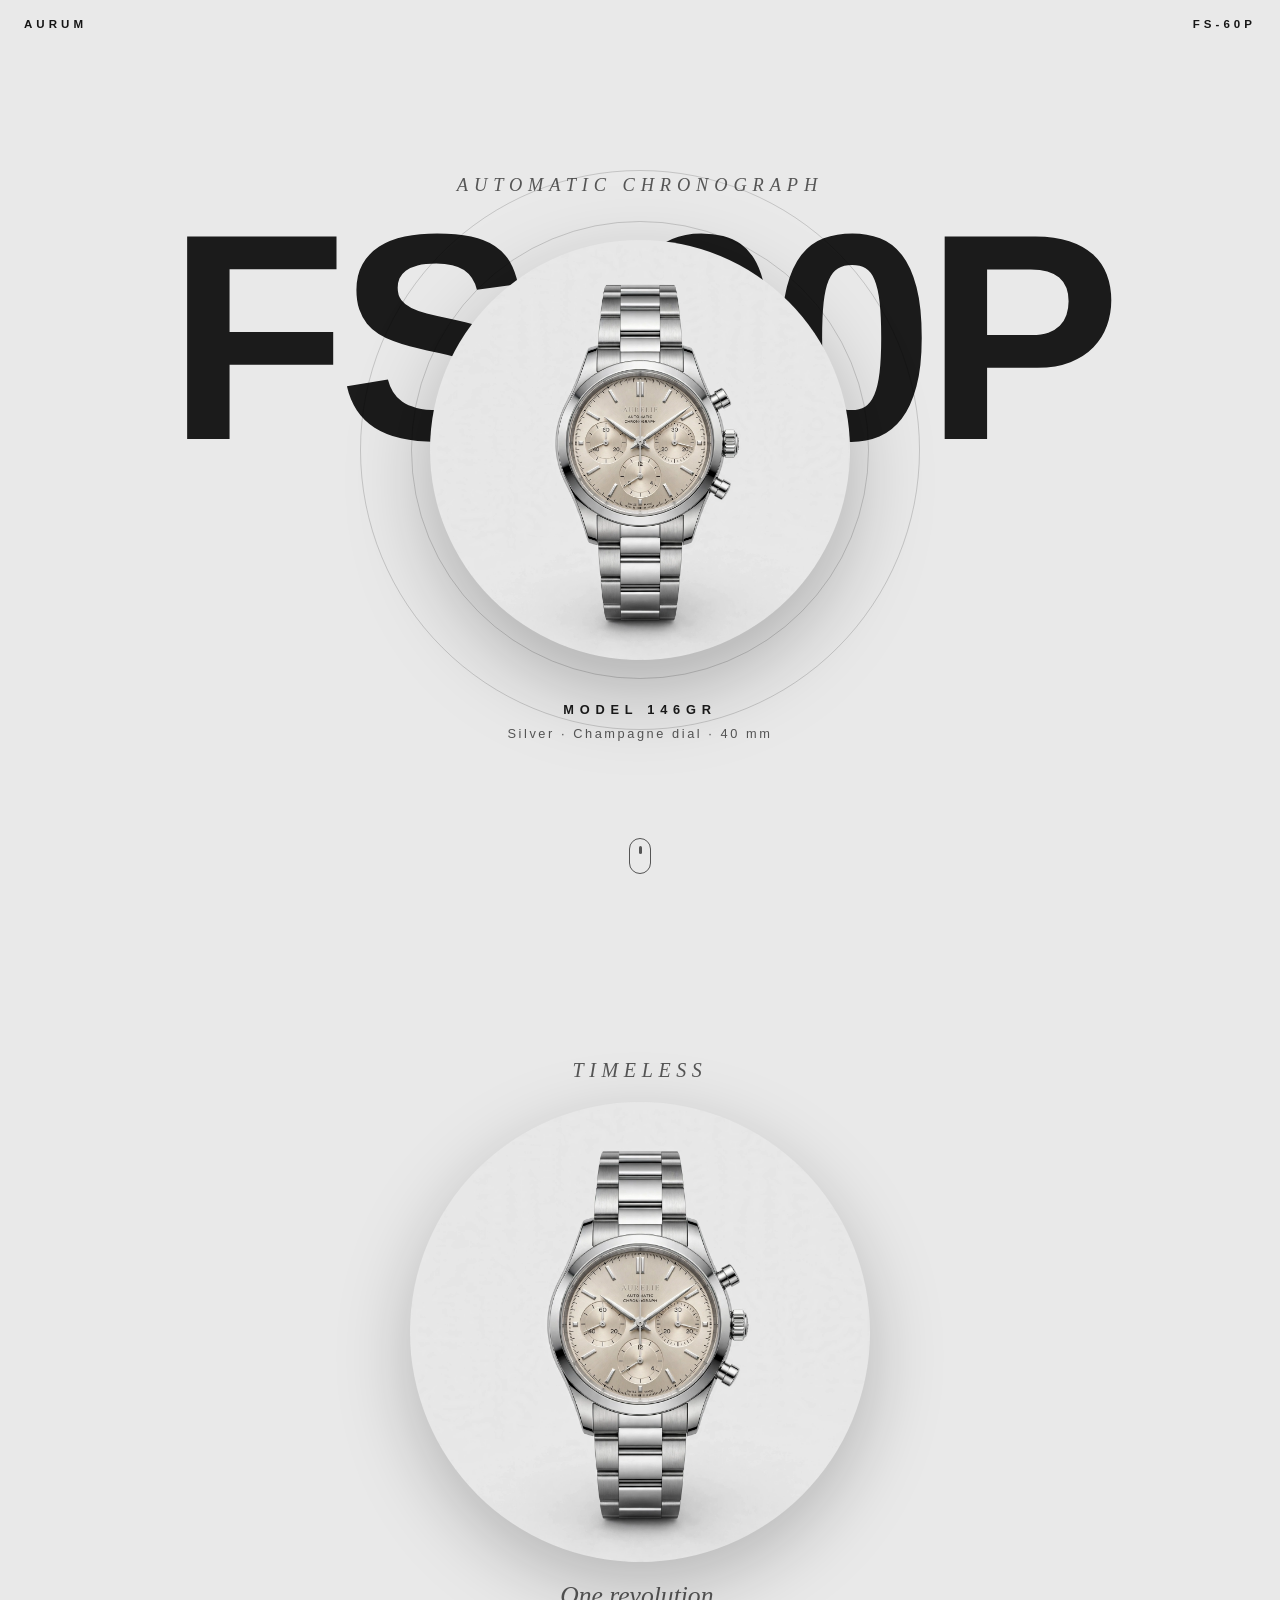
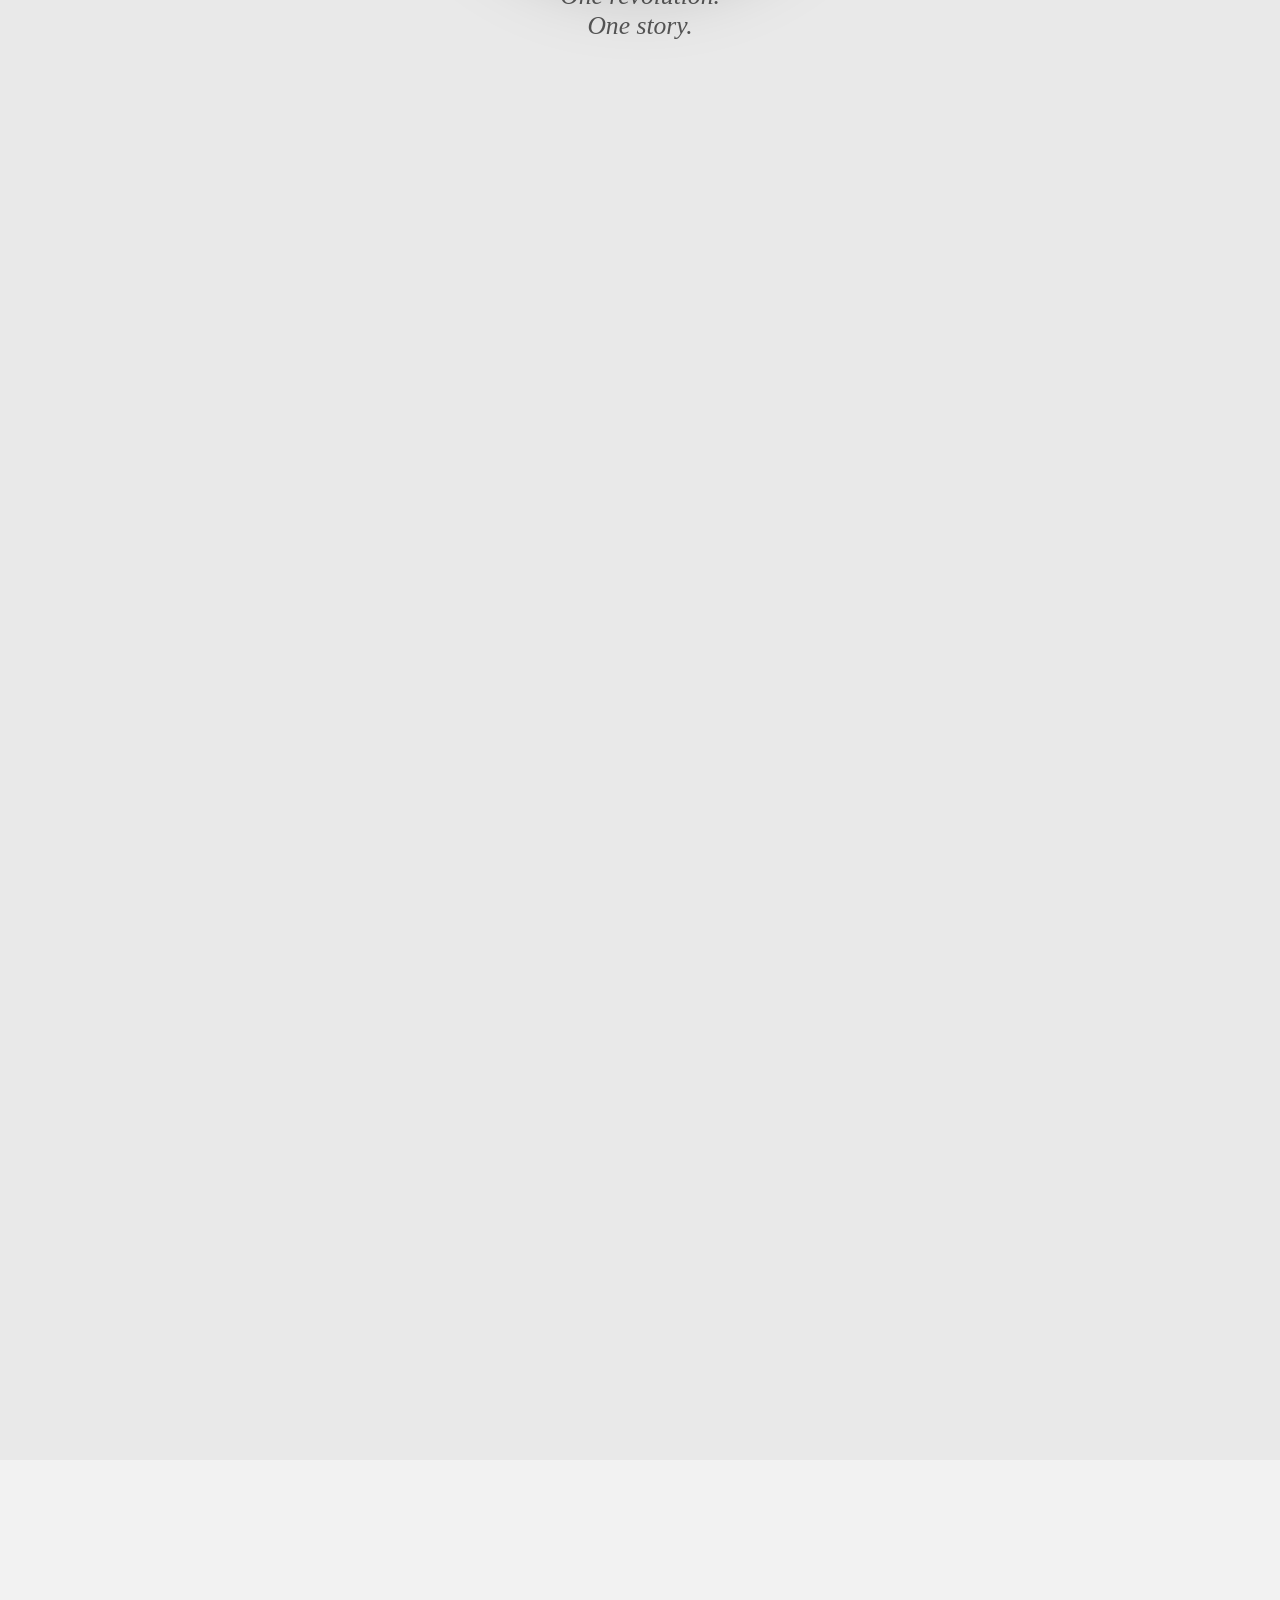
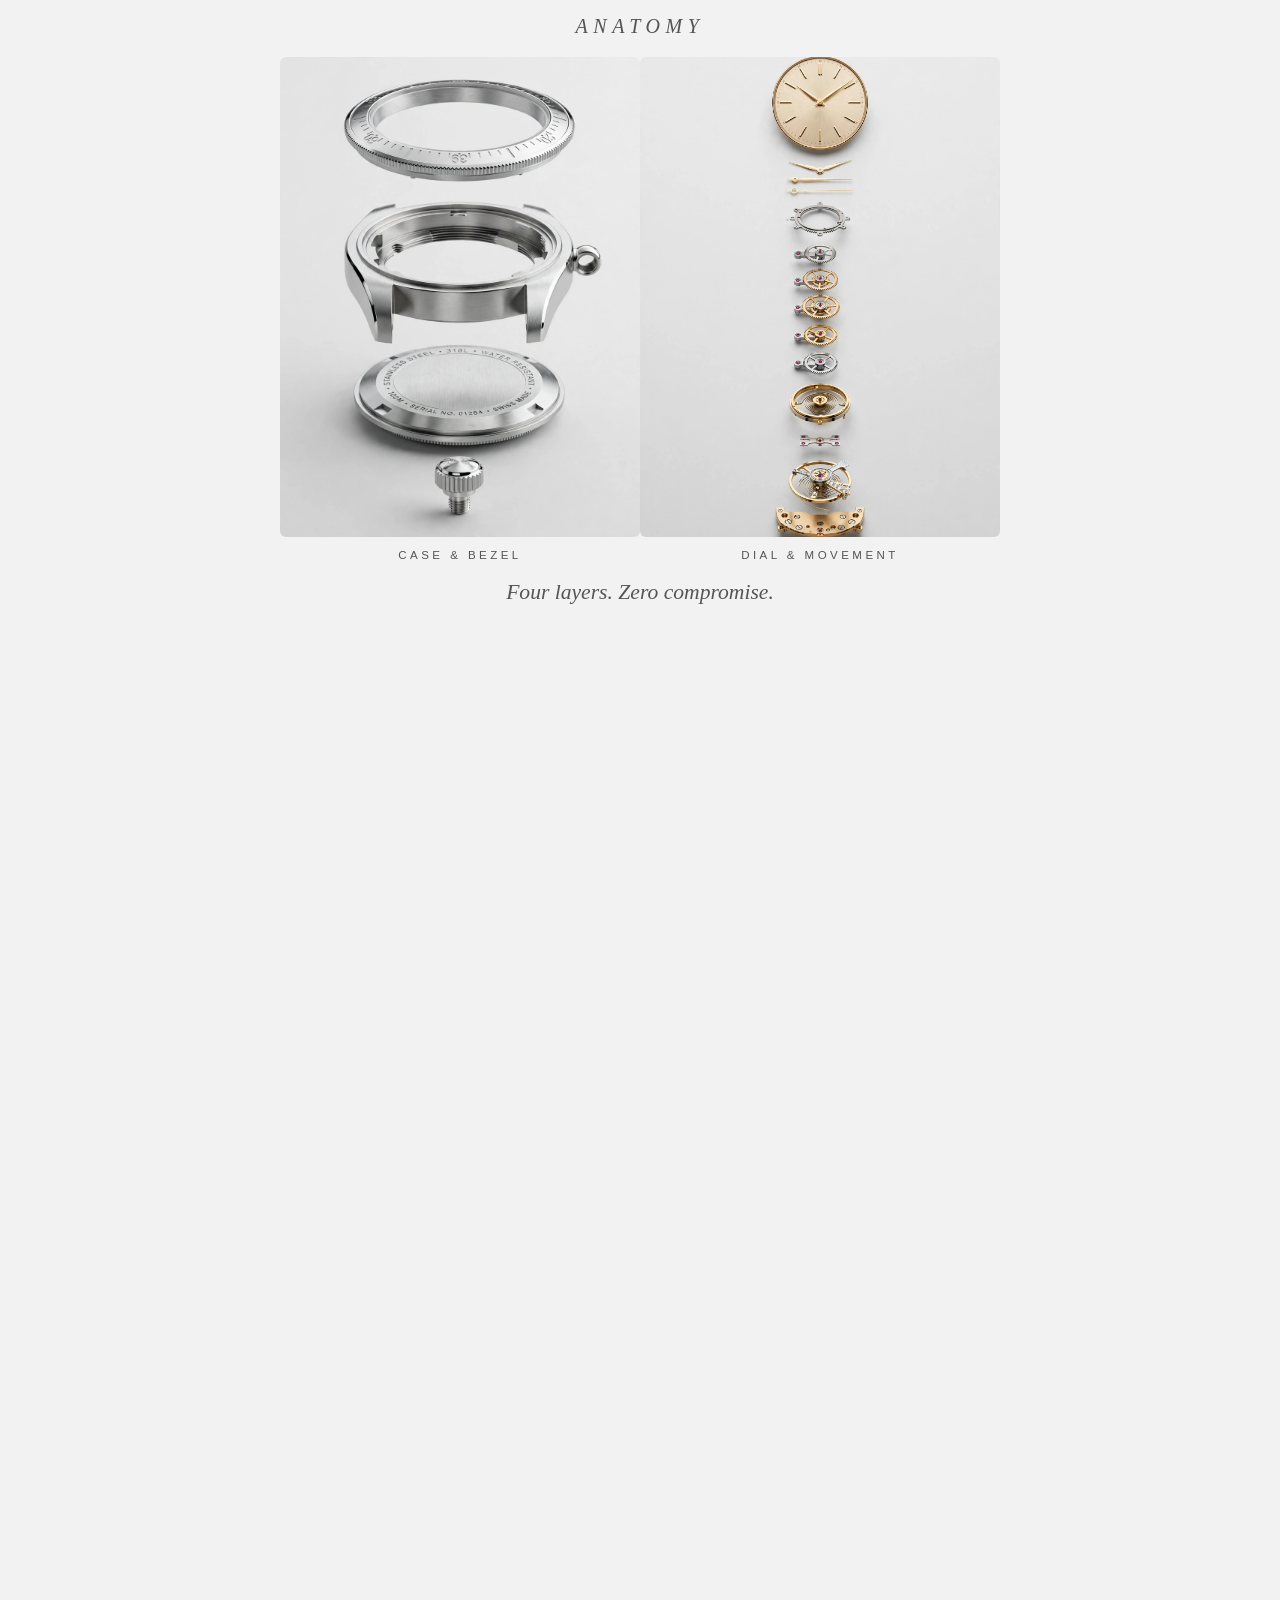
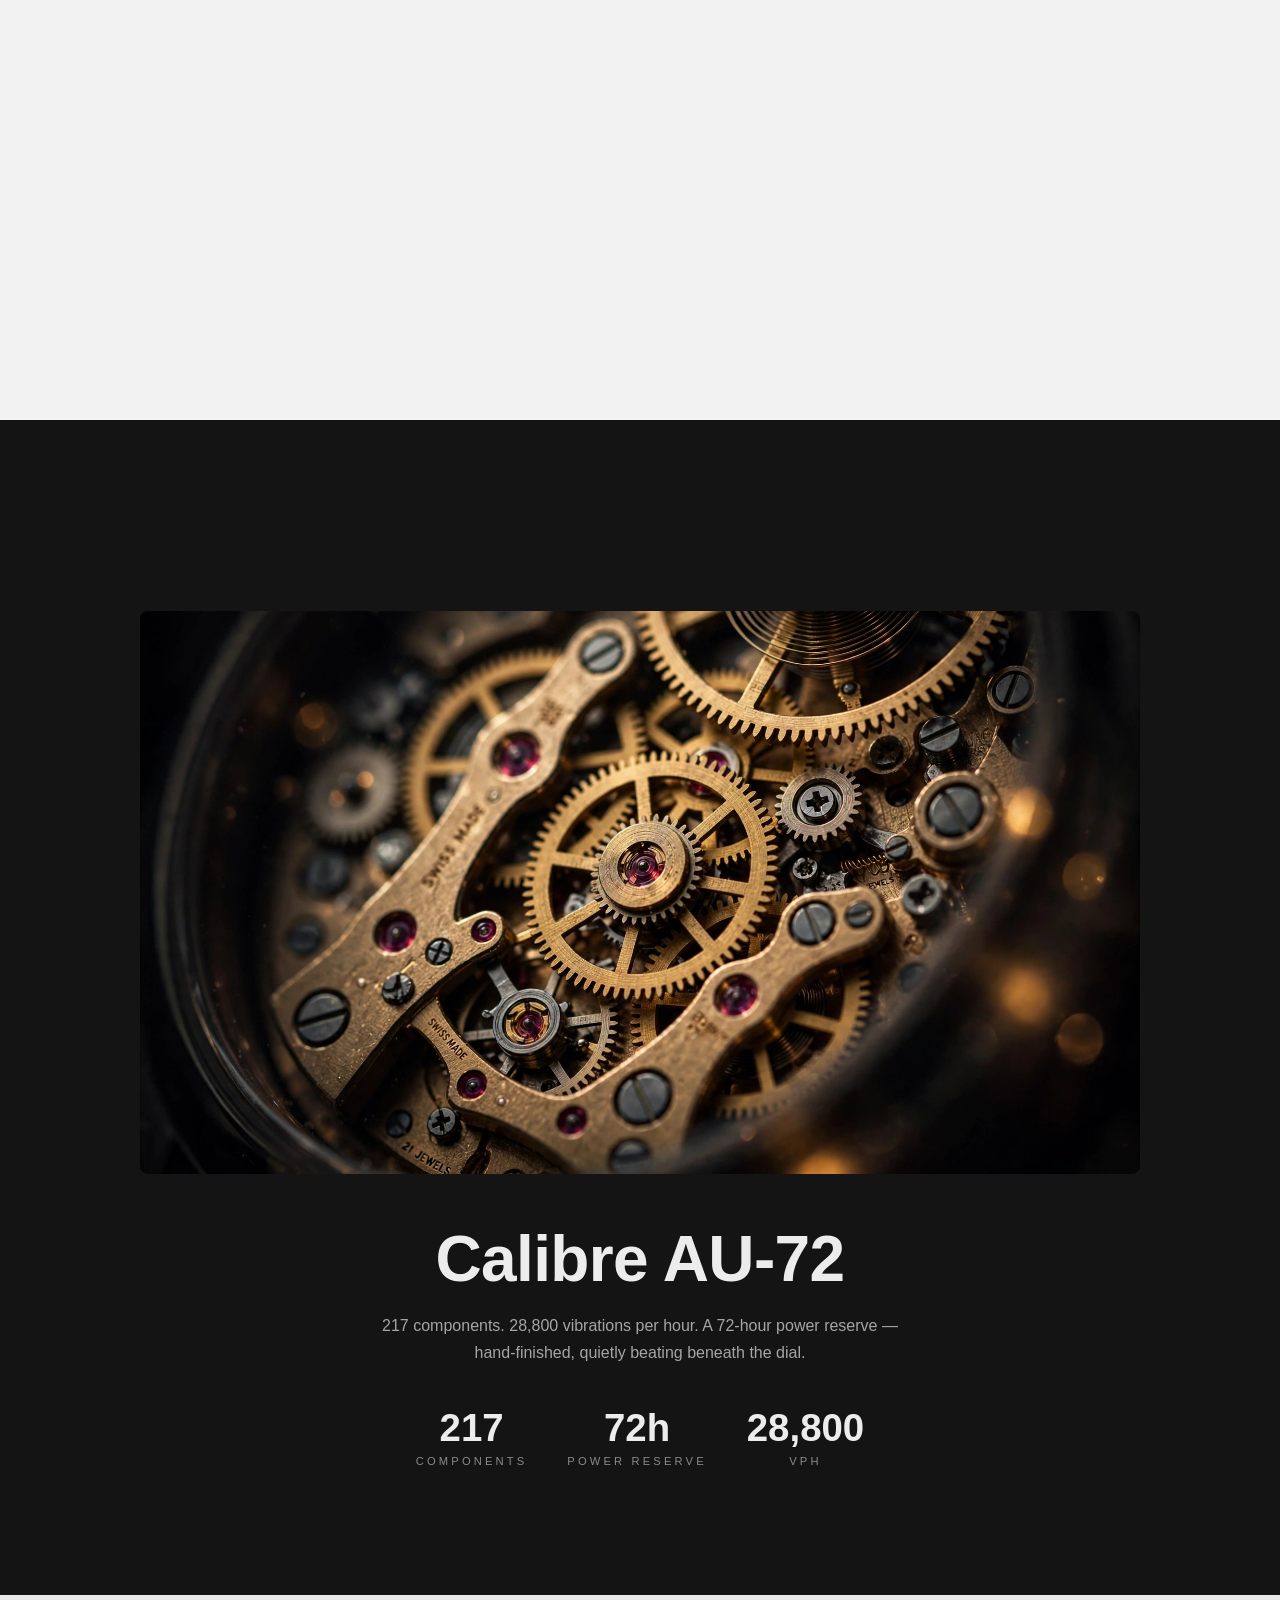
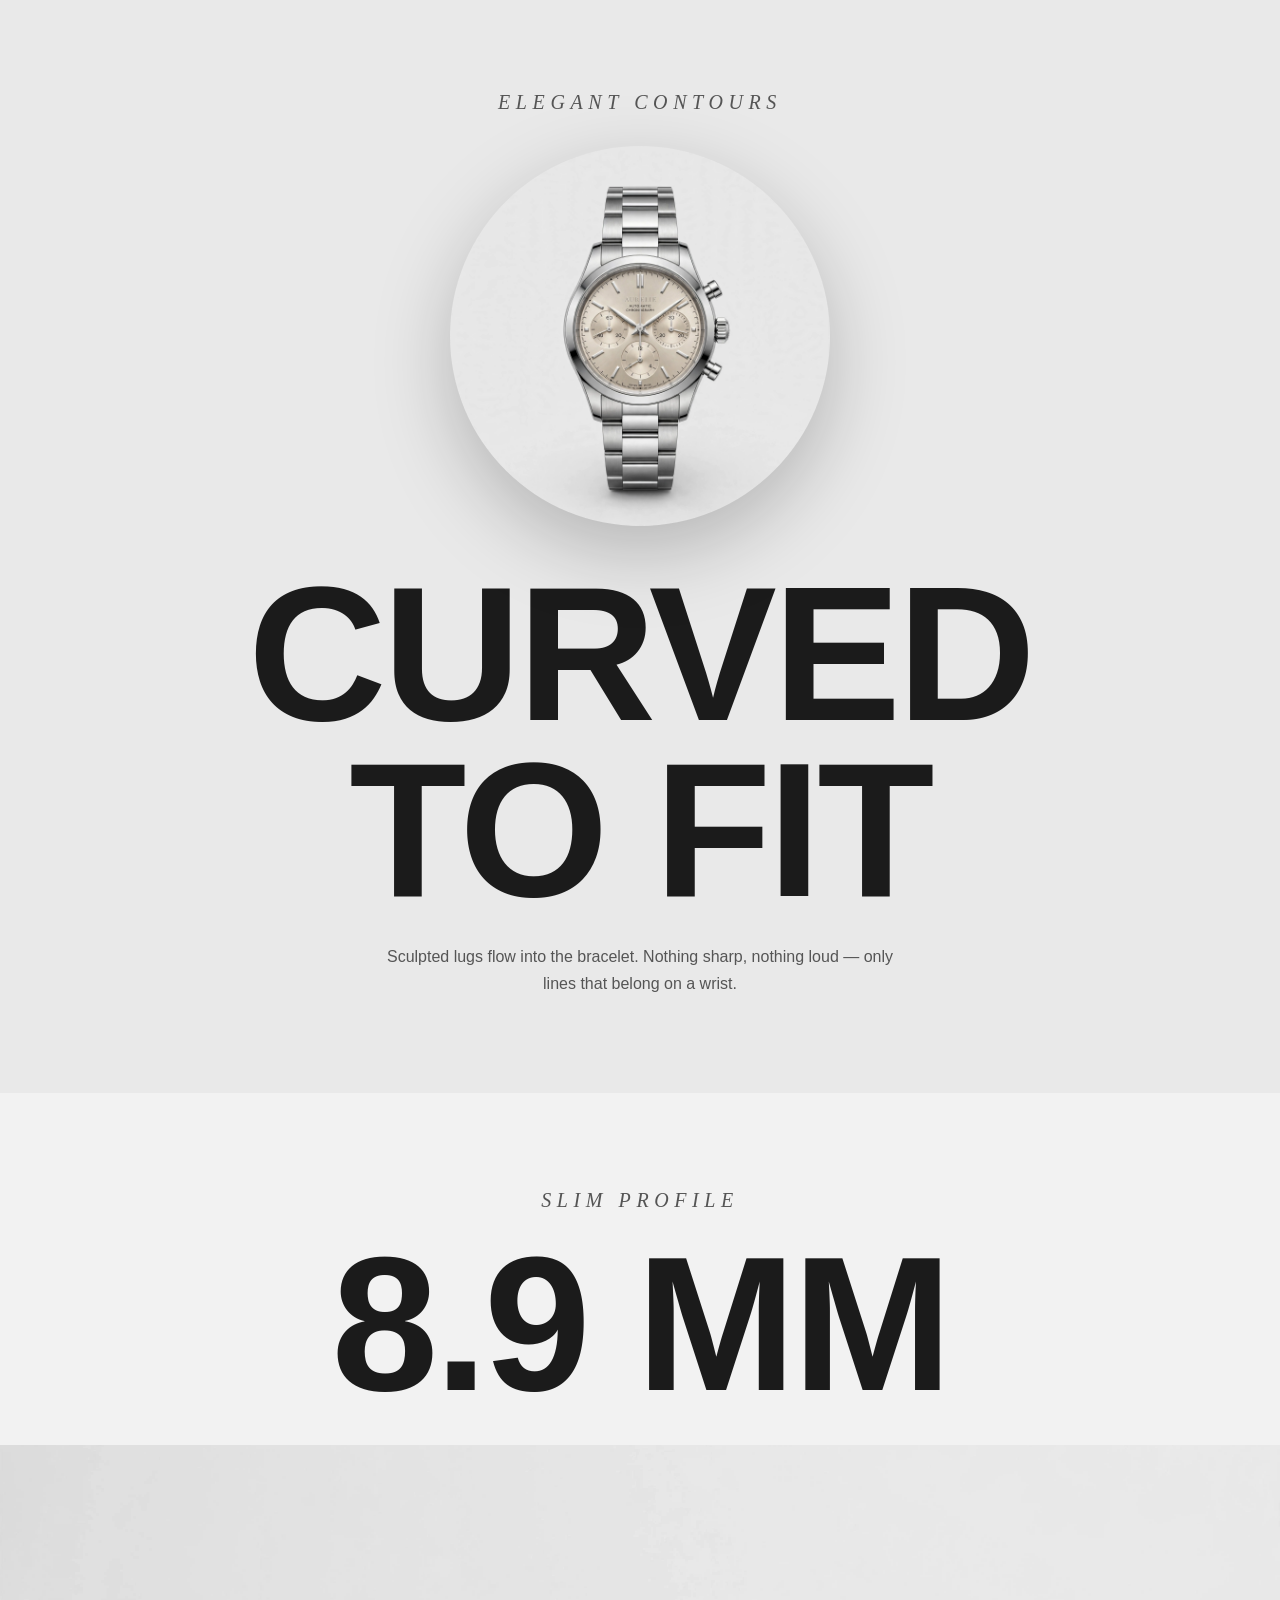
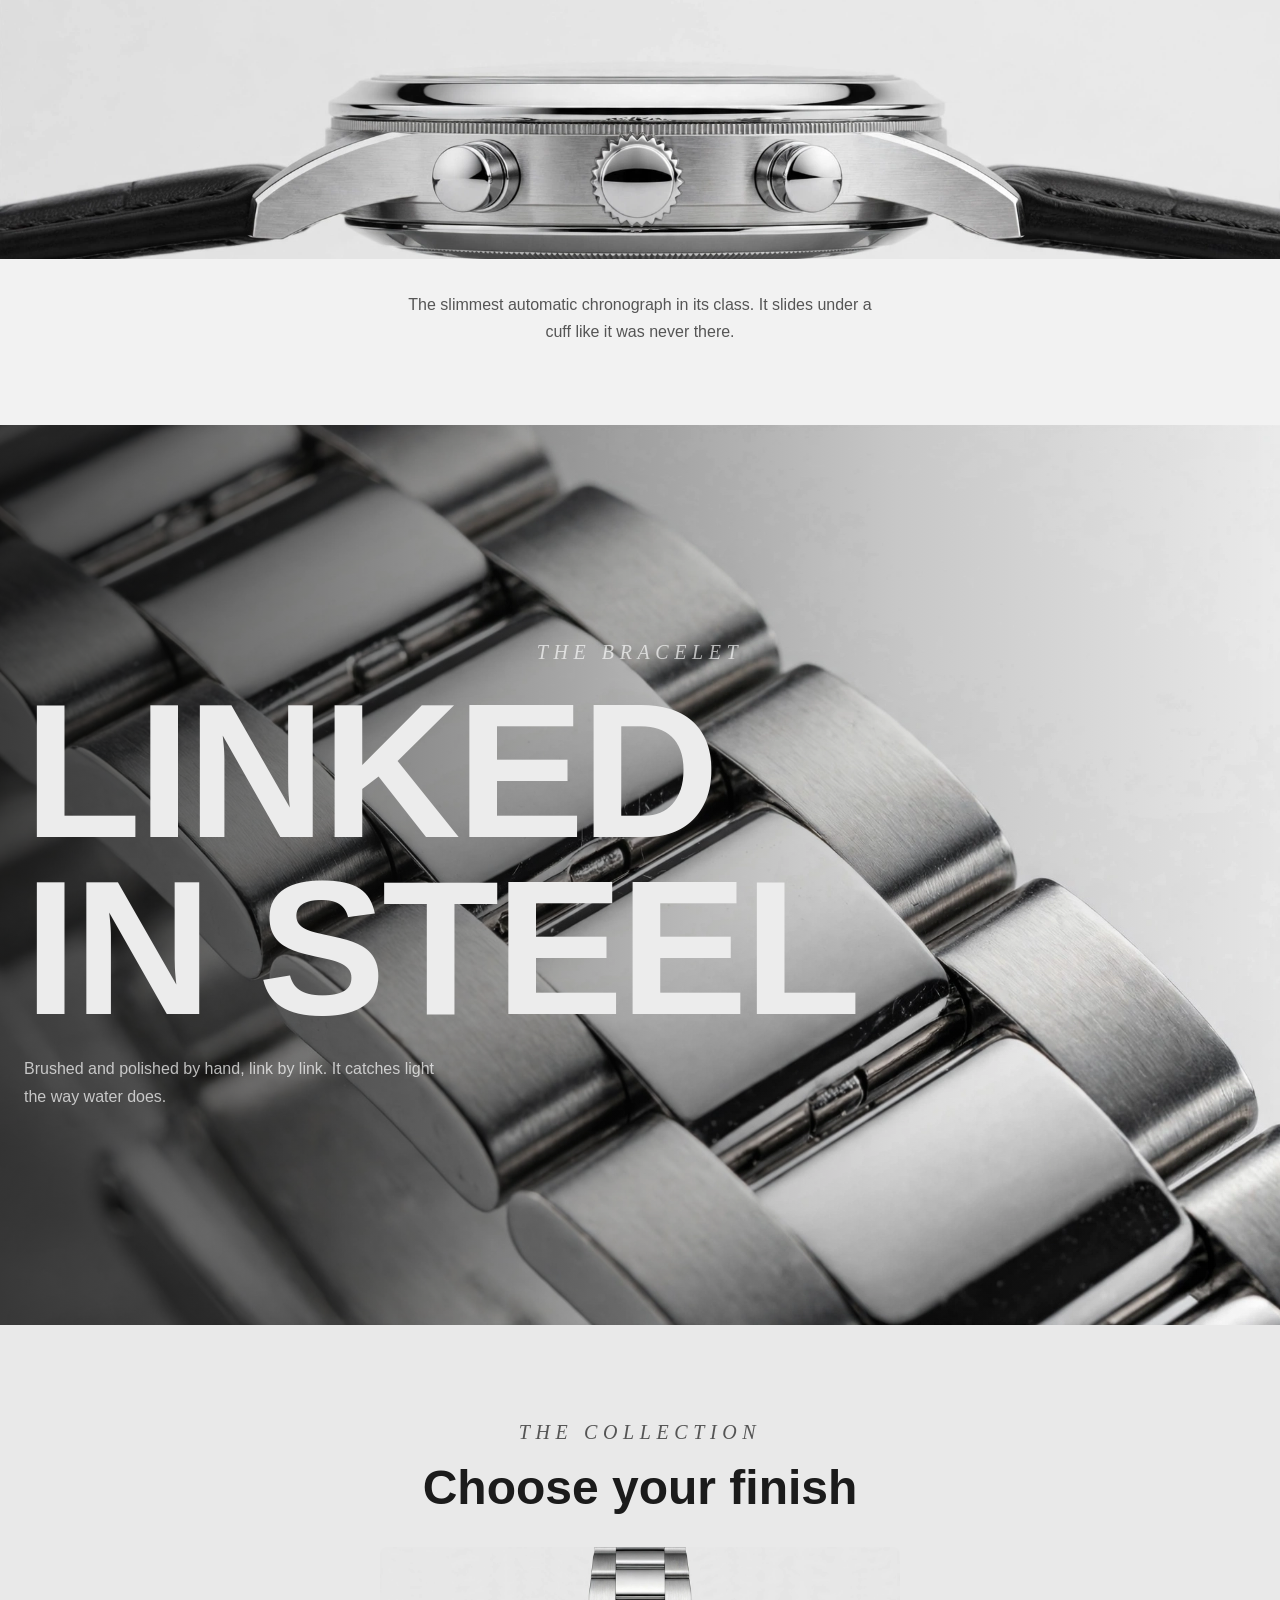
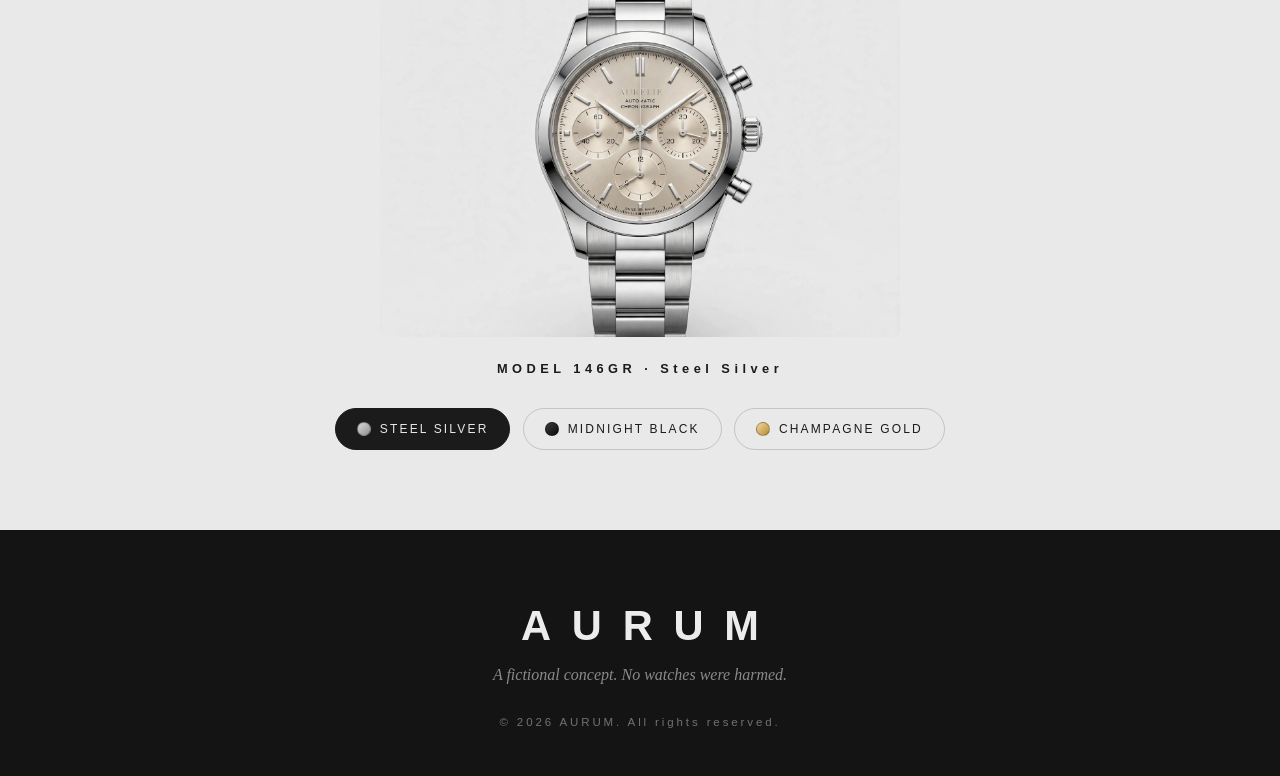
==== commit 74545113: "Add FS-60P second design as main page; move CHRONO S design to /chrono-s/" ====
--- a/index.html
+++ b/index.html
@@ -1,257 +1,130 @@
 <!DOCTYPE html>
 <html lang="en">
 <head>
-  <meta charset="UTF-8" />
-  <meta name="viewport" content="width=device-width, initial-scale=1.0" />
-  <title>AKCLNT Timepieces — CHRONO S Aurum Gold</title>
-  <meta name="description" content="CHRONO S by AKCLNT Timepieces — an 8.9mm ultra-slim automatic chronograph in champagne gold. Scroll the journey. Concept demo crafted by AKCLNT." />
-  <link rel="preconnect" href="https://fonts.googleapis.com" />
-  <link rel="preconnect" href="https://fonts.gstatic.com" crossorigin />
-  <link href="https://fonts.googleapis.com/css2?family=Playfair+Display:ital,wght@0,400;0,600;0,700;1,400&family=Inter:wght@300;400;500;600&display=swap" rel="stylesheet" />
-  <link rel="stylesheet" href="styles.css" />
+<meta charset="UTF-8">
+<meta name="viewport" content="width=device-width, initial-scale=1.0">
+<title>AURUM FS-60P — Model 146GR</title>
+<meta name="description" content="AURUM FS-60P. A fictional luxury chronograph concept. Model 146GR.">
+<link rel="stylesheet" href="styles.css">
 </head>
 <body>
 
-  <!-- ============ NAV ============ -->
-  <header class="nav" id="nav">
-    <div class="nav-inner">
-      <a href="#hero" class="wordmark">AKCLNT<span>&nbsp;Timepieces</span></a>
-      <nav class="nav-links" id="navLinks" aria-label="Primary">
-        <a href="#lineup">Collection</a>
-        <a href="#journey">Journey</a>
-        <a href="#atelier">Atelier</a>
-        <a href="#specs">Specs</a>
-      </nav>
-      <div class="nav-actions">
-        <a href="#cta" class="btn btn-small">Enquire</a>
-        <button class="hamburger" id="hamburger" aria-label="Open menu" aria-expanded="false">
-          <span></span><span></span><span></span>
-        </button>
-      </div>
+<header class="nav">
+  <span class="nav-brand">AURUM</span>
+  <span class="nav-model">FS-60P</span>
+</header>
+
+<!-- 1. HERO -->
+<section class="hero" id="hero">
+  <div class="hero-inner">
+    <p class="hero-eyebrow reveal">Automatic Chronograph</p>
+    <h1 class="hero-title" aria-label="FS-60P">FS&#8209;60P</h1>
+    <div class="ring" aria-hidden="true"></div>
+    <img class="hero-watch" src="images/hero-watch.webp" alt="AURUM FS-60P silver chronograph, front view" fetchpriority="high">
+    <p class="hero-caption reveal">MODEL 146GR</p>
+    <p class="hero-sub reveal">Silver &middot; Champagne dial &middot; 40&nbsp;mm</p>
+  </div>
+  <div class="scroll-hint" aria-hidden="true"><span></span></div>
+</section>
+
+<!-- 2. TIMELESS : scroll-driven 360 rotation -->
+<section class="tall" data-fx id="timeless">
+  <div class="pin timeless-pin">
+    <p class="label reveal">Timeless</p>
+    <img class="timeless-watch" src="images/hero-watch.webp" alt="AURUM FS-60P rotating with scroll" loading="lazy">
+    <p class="timeless-copy reveal">One revolution.<br>One story.</p>
+  </div>
+</section>
+
+<!-- 3. EXPLODED VIEW -->
+<section class="tall exploded" data-fx id="anatomy">
+  <div class="pin exploded-pin">
+    <p class="label reveal">Anatomy</p>
+    <div class="exploded-stage">
+      <figure class="part part-left">
+        <img src="images/exploded-case.webp" alt="Watch case, bezel and crown separated" loading="lazy">
+        <figcaption>Case &amp; Bezel</figcaption>
+      </figure>
+      <figure class="part part-right">
+        <img src="images/exploded-movement.webp" alt="Dial, hands and movement gears separated" loading="lazy">
+        <figcaption>Dial &amp; Movement</figcaption>
+      </figure>
     </div>
-    <div class="mobile-menu" id="mobileMenu">
-      <a href="#lineup">Collection</a>
-      <a href="#journey">Journey</a>
-      <a href="#atelier">Atelier</a>
-      <a href="#specs">Specs</a>
-      <a href="#cta" class="btn">Enquire</a>
-    </div>
-  </header>
+    <p class="exploded-copy reveal">Four layers. Zero compromise.</p>
+  </div>
+</section>
 
-  <!-- ============ HERO ============ -->
-  <section class="hero" id="hero">
-    <div class="hero-bg" id="heroBg">
-      <img src="assets/hero.webp" alt="AKCLNT CHRONO S Aurum Gold chronograph" fetchpriority="high" />
-    </div>
-    <div class="hero-shade"></div>
-    <div class="hero-content" id="heroContent">
-      <p class="eyebrow reveal">AKCLNT Timepieces · Automatic Chronograph</p>
-      <h1 class="display gold-text reveal">CHRONO&nbsp;S</h1>
-      <p class="hero-sub reveal">Aurum Gold — 41mm of champagne gold, 8.9mm of pure restraint.</p>
-      <p class="hero-price reveal">$2,450 <span>· Swiss Made</span></p>
-      <div class="hero-ctas reveal">
-        <a href="#cta" class="btn">Reserve Yours</a>
-        <a href="#journey" class="btn btn-ghost">Scroll the Journey</a>
-      </div>
-    </div>
-    <a href="#marquee" class="scroll-cue" aria-label="Scroll down">
-      <span class="mouse"><span class="wheel"></span></span>
-      <span class="scroll-cue-text">Scroll</span>
-    </a>
-  </section>
+<!-- 4. MECHANICAL HEART (dark) -->
+<section class="dark heart" id="heart">
+  <p class="label label-light reveal">Mechanical Heart</p>
+  <div class="heart-media reveal">
+    <img src="images/movement-macro.webp" alt="Macro view of the AU-72 mechanical movement gears" loading="lazy">
+  </div>
+  <div class="heart-copy">
+    <h2 class="reveal">Calibre AU&#8209;72</h2>
+    <p class="reveal">217 components. 28,800 vibrations per hour. A 72&#8209;hour power reserve — hand&#8209;finished, quietly beating beneath the dial.</p>
+    <ul class="specs">
+      <li class="reveal"><strong>217</strong><span>components</span></li>
+      <li class="reveal"><strong>72h</strong><span>power reserve</span></li>
+      <li class="reveal"><strong>28,800</strong><span>vph</span></li>
+    </ul>
+  </div>
+</section>
 
-  <!-- ============ MARQUEE ============ -->
-  <div class="marquee" id="marquee" aria-hidden="true">
-    <div class="marquee-track">
-      <span>Swiss Made</span><i>◆</i><span>Automatic Chronograph</span><i>◆</i><span>8.9mm Ultra-Slim</span><i>◆</i><span>72h Power Reserve</span><i>◆</i><span>41mm Aurum Gold Case</span><i>◆</i><span>5 ATM</span><i>◆</i>
-      <span>Swiss Made</span><i>◆</i><span>Automatic Chronograph</span><i>◆</i><span>8.9mm Ultra-Slim</span><i>◆</i><span>72h Power Reserve</span><i>◆</i><span>41mm Aurum Gold Case</span><i>◆</i><span>5 ATM</span><i>◆</i>
-    </div>
+<!-- 5. ELEGANT CONTOURS -->
+<section class="contours" id="contours">
+  <p class="label reveal">Elegant Contours</p>
+  <img class="contours-watch reveal" src="images/hero-watch.webp" alt="AURUM FS-60P at a dynamic angle" loading="lazy">
+  <h2 class="giant reveal">CURVED<br>TO FIT</h2>
+  <p class="contours-copy reveal">Sculpted lugs flow into the bracelet. Nothing sharp, nothing loud — only lines that belong on a wrist.</p>
+</section>
+
+<!-- 6. SLIM PROFILE -->
+<section class="slim" id="slim">
+  <p class="label reveal">Slim Profile</p>
+  <h2 class="giant giant-stat reveal">8.9&nbsp;MM</h2>
+  <img class="slim-img reveal" src="images/side-profile.webp" alt="Extreme side profile of the FS-60P showing its 8.9mm thin case" loading="lazy">
+  <p class="slim-copy reveal">The slimmest automatic chronograph in its class. It slides under a cuff like it was never there.</p>
+</section>
+
+<!-- 7. BRACELET (full-bleed) -->
+<section class="bracelet" id="bracelet">
+  <img class="bracelet-bg" src="images/bracelet-macro.webp" alt="" aria-hidden="true" loading="lazy">
+  <div class="bracelet-overlay">
+    <p class="label label-light reveal">The Bracelet</p>
+    <h2 class="giant giant-light reveal">LINKED<br>IN STEEL</h2>
+    <p class="reveal">Brushed and polished by hand, link by link. It catches light the way water does.</p>
   </div>
+</section>
 
-  <!-- ============ JOURNEY — the watch descends as you scroll ============ -->
-  <section class="journey" id="journey" aria-label="CHRONO S scroll journey">
-    <div class="j-pin" id="jPin">
+<!-- 8. COLLECTION -->
+<section class="collection" id="collection">
+  <p class="label reveal">The Collection</p>
+  <h2 class="reveal">Choose your finish</h2>
+  <div class="collection-stage reveal">
+    <img id="collection-watch" src="images/hero-watch.webp" alt="AURUM FS-60P in the selected finish" loading="lazy">
+  </div>
+  <p class="collection-model reveal"><span id="model-name">MODEL 146GR</span> &middot; <span id="finish-name">Steel Silver</span></p>
+  <div class="swatches reveal" role="group" aria-label="Finish options">
+    <button class="swatch is-active" data-img="images/hero-watch.webp" data-model="MODEL 146GR" data-finish="Steel Silver" aria-pressed="true" aria-label="Steel Silver">
+      <span class="dot dot-silver"></span>Steel Silver
+    </button>
+    <button class="swatch" data-img="images/black-variant.webp" data-model="MODEL 146BK" data-finish="Midnight Black" aria-pressed="false" aria-label="Midnight Black">
+      <span class="dot dot-black"></span>Midnight Black
+    </button>
+    <button class="swatch" data-img="images/gold-variant.webp" data-model="MODEL 146GD" data-finish="Champagne Gold" aria-pressed="false" aria-label="Champagne Gold">
+      <span class="dot dot-gold"></span>Champagne Gold
+    </button>
+  </div>
+</section>
 
-      <div class="j-ghost" id="jGhost" aria-hidden="true">
-        <span class="j-word" data-w="0">CHRONO</span>
-        <span class="j-word" data-w="1">8.9MM</span>
-        <span class="j-word" data-w="2">217 PARTS</span>
-        <span class="j-word" data-w="3">AK-72</span>
-        <span class="j-word" data-w="4">AURUM</span>
-      </div>
+<!-- 9. FOOTER -->
+<footer class="footer">
+  <p class="footer-brand">AURUM</p>
+  <p class="footer-note">A fictional concept. No watches were harmed.</p>
+  <p class="footer-copy">&copy; 2026 AURUM. All rights reserved.</p>
+</footer>
 
-      <div class="j-watch" id="jWatch" aria-hidden="true">
-        <img src="assets/hero.webp" data-s="0" alt="" fetchpriority="high" />
-        <img src="assets/slim.webp" data-s="1" alt="" loading="lazy" />
-        <img src="assets/exploded.webp" data-s="2" alt="" loading="lazy" />
-        <img src="assets/movement.webp" data-s="3" alt="" loading="lazy" />
-        <img src="assets/wrist.webp" data-s="4" alt="" loading="lazy" />
-      </div>
-
-      <p class="j-count" aria-hidden="true"><span id="jCur">01</span> / 05</p>
-
-      <div class="j-caps">
-        <div class="j-cap" data-s="0">
-          <p class="eyebrow">01 — Presence</p>
-          <h3>Automatic <span class="gold-text">Chronograph</span></h3>
-          <p>Champagne gold, black lacquer, and a dial that reads like midnight. The CHRONO&nbsp;S doesn't ask for attention — it commands it.</p>
-          <p class="j-stat"><strong>41<i>mm</i></strong><span>Aurum gold case</span></p>
-        </div>
-        <div class="j-cap right" data-s="1">
-          <p class="eyebrow">02 — Profile</p>
-          <h3>8.9mm. <span class="gold-text">Disappears under the cuff.</span></h3>
-          <p>Thinner than a coin is wide. The full automatic chronograph, re-engineered to slip effortlessly beneath a shirt cuff.</p>
-          <p class="j-stat"><strong>8.9<i>mm</i></strong><span>Full profile</span></p>
-        </div>
-        <div class="j-cap" data-s="2">
-          <p class="eyebrow">03 — Anatomy</p>
-          <h3>217 parts. <span class="gold-text">One obsession.</span></h3>
-          <p>Sapphire, lacquer, gold and steel — every component finished by hand and regulated in five positions.</p>
-          <div class="j-chips"><span>Sapphire crystal</span><span>Calibre AK-72</span><span>Aurum case</span></div>
-          <p class="j-stat"><strong>217</strong><span>Hand-finished parts</span></p>
-        </div>
-        <div class="j-cap right" data-s="3">
-          <p class="eyebrow">04 — The Heart</p>
-          <h3>Calibre <span class="gold-text">AK-72</span></h3>
-          <p>Beating at 28,800 vibrations per hour — a column-wheel chronograph holding three full days of energy in reserve.</p>
-          <p class="j-stat"><strong>72<i>h</i></strong><span>Power reserve</span></p>
-        </div>
-        <div class="j-cap" data-s="4">
-          <p class="eyebrow">05 — On the Wrist</p>
-          <h3>Worn, <span class="gold-text">not shown off.</span></h3>
-          <p>"A watch should not shout the time. It should whisper the craft."<br />— The AKCLNT Atelier</p>
-          <p class="j-stat"><strong>5<i>ATM</i></strong><span>Water resistance</span></p>
-        </div>
-      </div>
-
-      <div class="j-dots" aria-hidden="true">
-        <span class="j-dot on" data-s="0"></span>
-        <span class="j-dot" data-s="1"></span>
-        <span class="j-dot" data-s="2"></span>
-        <span class="j-dot" data-s="3"></span>
-        <span class="j-dot" data-s="4"></span>
-      </div>
-
-      <p class="j-hint" id="jHint" aria-hidden="true"><span></span>Keep scrolling</p>
-
-    </div>
-  </section>
-
-  <!-- ============ ATELIER ============ -->
-  <section class="atelier" id="atelier">
-    <div class="wrap atelier-grid">
-      <div class="atelier-media reveal">
-        <img src="assets/wrist.webp" alt="CHRONO S worn on the wrist" loading="lazy" />
-      </div>
-      <div class="atelier-copy">
-        <p class="eyebrow reveal">The Atelier</p>
-        <h2 class="display reveal">Built like a <span class="gold-text">haute horlogerie</span> house.</h2>
-        <p class="body-copy reveal">Every CHRONO&nbsp;S begins as raw gold and steel in the AKCLNT atelier. Cases are milled, dials lacquered in seven coats, and each Calibre AK-72 is assembled by a single watchmaker — then tested for fifteen days before it ever meets a wrist.</p>
-        <div class="pillars">
-          <div class="pillar reveal">
-            <strong>01</strong>
-            <h4>Hand-finishing</h4>
-            <p>Bridges bevelled and polished by hand; screws heat-blued one at a time. Details you'll need a loupe to see — finished anyway.</p>
-          </div>
-          <div class="pillar reveal">
-            <strong>02</strong>
-            <h4>Single-watchmaker assembly</h4>
-            <p>One watchmaker builds each movement from 217 parts to finished calibre, and signs the mainplate beneath the rotor.</p>
-          </div>
-          <div class="pillar reveal">
-            <strong>03</strong>
-            <h4>15-day testing</h4>
-            <p>Regulated in five positions across fifteen days. Only movements holding −2/+4 seconds per day leave the atelier.</p>
-          </div>
-        </div>
-        <blockquote class="atelier-quote reveal">
-          "A watch should not shout the time. It should whisper the craft."
-          <cite>— The AKCLNT Atelier</cite>
-        </blockquote>
-      </div>
-    </div>
-  </section>
-
-  <!-- ============ SPECS ============ -->
-  <section class="specs" id="specs">
-    <div class="wrap">
-      <p class="eyebrow reveal">Specifications</p>
-      <h2 class="display reveal">Every <span class="gold-text">detail.</span></h2>
-      <dl class="spec-table reveal">
-        <div><dt>Case</dt><dd>41mm aurum gold, hand-polished</dd></div>
-        <div><dt>Thickness</dt><dd>8.9mm</dd></div>
-        <div><dt>Dial</dt><dd>Black lacquer, applied gold indices</dd></div>
-        <div><dt>Crystal</dt><dd>Double-domed sapphire, anti-reflective</dd></div>
-        <div><dt>Movement</dt><dd>Calibre AK-72, automatic chronograph</dd></div>
-        <div><dt>Beat rate</dt><dd>28,800 vibrations / hour</dd></div>
-        <div><dt>Power reserve</dt><dd>72 hours</dd></div>
-        <div><dt>Jewels</dt><dd>31</dd></div>
-        <div><dt>Water resistance</dt><dd>5 ATM</dd></div>
-        <div><dt>Strap</dt><dd>Black leather, gold deployant clasp</dd></div>
-        <div><dt>Edition</dt><dd>500 numbered pieces</dd></div>
-      </dl>
-    </div>
-  </section>
-
-  <!-- ============ LINEUP ============ -->
-  <section class="lineup" id="lineup">
-    <div class="wrap">
-      <p class="eyebrow reveal">The Collection</p>
-      <h2 class="display reveal">Choose your <span class="gold-text">character.</span></h2>
-      <div class="cards">
-        <article class="card reveal">
-          <div class="card-media"><img src="assets/hero.webp" alt="CHRONO S Aurum Gold" loading="lazy" /></div>
-          <h3>Aurum Gold</h3>
-          <p class="card-sub">Champagne gold · black dial</p>
-          <p class="card-price">$2,450</p>
-          <a href="#cta" class="btn btn-small">Enquire</a>
-        </article>
-        <article class="card reveal">
-          <div class="card-media"><img src="assets/variant-blue.webp" alt="CHRONO S Ocean Blue" loading="lazy" /></div>
-          <h3>Ocean Blue</h3>
-          <p class="card-sub">Brushed steel · deep blue dial</p>
-          <p class="card-price">$2,150</p>
-          <a href="#cta" class="btn btn-small">Enquire</a>
-        </article>
-        <article class="card reveal">
-          <div class="card-media"><img src="assets/variant-rose.webp" alt="CHRONO S Rosé Noir" loading="lazy" /></div>
-          <h3>Rosé Noir</h3>
-          <p class="card-sub">Rose gold · black rubber strap</p>
-          <p class="card-price">$2,290</p>
-          <a href="#cta" class="btn btn-small">Enquire</a>
-        </article>
-      </div>
-    </div>
-  </section>
-
-  <!-- ============ CTA ============ -->
-  <section class="cta" id="cta">
-    <div class="wrap cta-inner">
-      <p class="eyebrow reveal">Private Viewings</p>
-      <h2 class="display reveal">See the CHRONO S <span class="gold-text">up close.</span></h2>
-      <p class="body-copy reveal">Limited to 500 numbered pieces. Book a private viewing with the AKCLNT atelier and experience the 8.9mm profile in person.</p>
-      <div class="cta-form reveal" role="form" aria-label="Book a private viewing">
-        <input type="email" id="ctaEmail" placeholder="Your email address" aria-label="Email address" />
-        <button class="btn" id="ctaSubmit" type="button">Book a Private Viewing</button>
-      </div>
-      <p class="cta-note reveal" id="ctaNote">We reply within one business day. No spam, ever.</p>
-    </div>
-  </section>
-
-  <!-- ============ FOOTER ============ -->
-  <footer class="footer">
-    <div class="wrap footer-inner">
-      <a href="#hero" class="wordmark">AKCLNT<span>&nbsp;Timepieces</span></a>
-      <nav class="footer-links" aria-label="Footer">
-        <a href="#lineup">Collection</a>
-        <a href="#journey">Journey</a>
-        <a href="#atelier">Atelier</a>
-        <a href="https://akclnt.com" target="_blank" rel="noopener">akclnt.com</a>
-      </nav>
-      <p class="footer-note">Concept demo crafted by <a href="https://akclnt.com" target="_blank" rel="noopener">AKCLNT</a> · <span id="year"></span></p>
-    </div>
-  </footer>
-
-  <script src="script.js"></script>
+<script src="script.js"></script>
 </body>
 </html>
--- a/styles.css
+++ b/styles.css
@@ -1,788 +1,252 @@
-/* ==========================================================
-   AKCLNT Timepieces — CHRONO S
-   Luxury dark theme · champagne gold · fully responsive
-   Scroll-driven pinned journey: the watch descends as you scroll.
-   ========================================================== */
+/* AURUM FS-60P — minimalist luxury. System fonts only. */
 
 :root {
-  --bg: #0a0908;
-  --bg-soft: #12100d;
-  --gold: #c8a15e;
-  --gold-deep: #8a6a34;
-  --ivory: #f2ede4;
-  --muted: #a89f8f;
-  --line: rgba(200, 161, 94, 0.22);
-  --font-display: "Playfair Display", Georgia, serif;
-  --font-body: "Inter", system-ui, -apple-system, sans-serif;
-  --ease: cubic-bezier(0.22, 1, 0.36, 1);
-  --nav-h: 72px;
-}
-
-*,
-*::before,
-*::after { box-sizing: border-box; margin: 0; padding: 0; }
+  --bg: #e9e9e9;
+  --bg-soft: #f2f2f2;
+  --ink: #1b1b1b;
+  --ink-soft: #555;
+  --dark: #141414;
+  --dark-ink: #ececec;
+  --line: rgba(0, 0, 0, .16);
+  --line-light: rgba(255, 255, 255, .18);
+  --serif: Georgia, "Times New Roman", serif;
+  --sans: -apple-system, BlinkMacSystemFont, "Helvetica Neue", Arial, sans-serif;
+}
+
+* { margin: 0; padding: 0; box-sizing: border-box; }
 
 html { scroll-behavior: smooth; }
 
-html, body {
-  width: 100%;
-  overflow-x: hidden; /* hard guarantee: zero horizontal scroll */
-}
-
 body {
+  font-family: var(--sans);
   background: var(--bg);
-  color: var(--ivory);
-  font-family: var(--font-body);
-  font-weight: 300;
-  line-height: 1.6;
+  color: var(--ink);
   -webkit-font-smoothing: antialiased;
-}
-
-img { display: block; max-width: 100%; height: auto; }
-
-/* Offset anchored sections below the fixed nav */
-section[id], .marquee { scroll-margin-top: calc(var(--nav-h) - 8px); }
-
-.wrap {
-  width: min(1200px, 92%);
-  margin-inline: auto;
-}
-
-/* ---------- Typography ---------- */
-.display {
-  font-family: var(--font-display);
-  font-weight: 600;
-  line-height: 1.05;
-  letter-spacing: -0.01em;
-  font-size: clamp(2.4rem, 6vw + 1rem, 5.5rem);
-}
-
-.gold-text {
-  background: linear-gradient(105deg, #8a6a34 0%, var(--gold) 30%, #f4dca6 50%, var(--gold) 70%, #8a6a34 100%);
-  -webkit-background-clip: text;
-  background-clip: text;
-  color: transparent;
-}
-
-.eyebrow {
-  font-size: 0.72rem;
-  letter-spacing: 0.32em;
-  text-transform: uppercase;
-  color: var(--gold);
-  margin-bottom: 1.25rem;
-}
-
-.body-copy {
-  color: var(--muted);
-  font-size: clamp(1rem, 0.6vw + 0.9rem, 1.15rem);
-  max-width: 34rem;
-}
-
-h2.display { margin-bottom: 1.5rem; }
-
-/* ---------- Buttons ---------- */
-.btn {
-  display: inline-block;
-  padding: 0.95rem 2.1rem;
-  background: linear-gradient(120deg, var(--gold-deep), var(--gold));
-  color: #0a0908;
-  font-family: var(--font-body);
-  font-weight: 600;
-  font-size: 0.85rem;
-  letter-spacing: 0.12em;
-  text-transform: uppercase;
-  text-decoration: none;
-  border: none;
-  border-radius: 2px;
-  cursor: pointer;
-  transition: transform 0.35s var(--ease), box-shadow 0.35s var(--ease), filter 0.35s var(--ease);
-}
-.btn:hover {
-  transform: translateY(-2px);
-  filter: brightness(1.08);
-  box-shadow: 0 12px 32px rgba(200, 161, 94, 0.28);
-}
-.btn-small { padding: 0.7rem 1.5rem; font-size: 0.75rem; }
-.btn-ghost {
-  background: transparent;
-  color: var(--ivory);
-  border: 1px solid var(--line);
-}
-.btn-ghost:hover { border-color: var(--gold); box-shadow: none; }
-
-/* ---------- Nav ---------- */
+  overflow-x: hidden;
+}
+
+img { display: block; max-width: 100%; }
+
+/* ---------- nav ---------- */
 .nav {
-  position: fixed;
-  inset: 0 0 auto 0;
-  z-index: 100;
-  transition: background 0.4s ease, border-color 0.4s ease, backdrop-filter 0.4s ease;
-  border-bottom: 1px solid transparent;
-}
-.nav.scrolled {
-  background: rgba(10, 9, 8, 0.82);
-  -webkit-backdrop-filter: blur(14px);
-  backdrop-filter: blur(14px);
-  border-bottom-color: var(--line);
-}
-.nav-inner {
-  height: var(--nav-h);
-  width: min(1400px, 94%);
-  margin-inline: auto;
-  display: flex;
-  align-items: center;
-  justify-content: space-between;
-  gap: 1rem;
-}
-.wordmark {
-  font-family: var(--font-display);
-  font-weight: 700;
-  font-size: 1.25rem;
-  letter-spacing: 0.14em;
-  color: var(--ivory);
-  text-decoration: none;
-  white-space: nowrap;
-}
-.wordmark span { color: var(--gold); font-weight: 400; font-size: 0.95rem; letter-spacing: 0.28em; }
-.nav-links { display: flex; gap: 2.4rem; }
-.nav-links a {
-  color: var(--muted);
-  text-decoration: none;
-  font-size: 0.8rem;
-  letter-spacing: 0.18em;
-  text-transform: uppercase;
-  transition: color 0.3s ease;
-}
-.nav-links a:hover { color: var(--gold); }
-.nav-actions { display: flex; align-items: center; gap: 1rem; }
-
-.hamburger {
-  display: none;
-  background: none;
-  border: none;
-  cursor: pointer;
-  padding: 0.5rem;
-  z-index: 110;
-}
-.hamburger span {
-  display: block;
-  width: 26px; height: 2px;
-  background: var(--ivory);
-  margin: 6px 0;
-  transition: transform 0.35s var(--ease), opacity 0.35s var(--ease);
-}
-.hamburger.open span:nth-child(1) { transform: translateY(8px) rotate(45deg); }
-.hamburger.open span:nth-child(2) { opacity: 0; }
-.hamburger.open span:nth-child(3) { transform: translateY(-8px) rotate(-45deg); }
-
-.mobile-menu {
-  display: none;
-  flex-direction: column;
-  gap: 0.25rem;
-  padding: 0.75rem 5% 1.5rem;
-  background: rgba(10, 9, 8, 0.96);
-  -webkit-backdrop-filter: blur(14px);
-  backdrop-filter: blur(14px);
-  border-bottom: 1px solid var(--line);
-}
-.mobile-menu.open { display: flex; }
-.mobile-menu a:not(.btn) {
-  color: var(--ivory);
-  text-decoration: none;
-  font-size: 1rem;
-  letter-spacing: 0.12em;
-  text-transform: uppercase;
-  padding: 0.8rem 0;
-  border-bottom: 1px solid rgba(255,255,255,0.06);
-}
-.mobile-menu .btn { margin-top: 1rem; text-align: center; }
-
-/* ---------- Hero ---------- */
+  position: fixed; inset: 0 0 auto 0; z-index: 50;
+  display: flex; justify-content: space-between; align-items: center;
+  padding: 1.1rem 1.5rem;
+  font-size: .72rem; letter-spacing: .35em; font-weight: 600;
+  mix-blend-mode: difference; color: #fff;
+  pointer-events: none;
+}
+
+/* ---------- labels / type ---------- */
+.label {
+  font-family: var(--serif); font-style: italic;
+  font-size: clamp(.95rem, 2.4vw, 1.25rem);
+  letter-spacing: .28em; text-transform: uppercase;
+  color: var(--ink-soft); text-align: center;
+}
+.label-light { color: rgba(255, 255, 255, .65); }
+
+.giant {
+  font-weight: 800; text-transform: uppercase;
+  font-size: clamp(3.2rem, 15vw, 13rem);
+  line-height: .92; letter-spacing: -.02em;
+  text-align: center; color: var(--ink);
+}
+.giant-light { color: var(--dark-ink); }
+
+/* reveal on scroll */
+.reveal { opacity: 0; transform: translateY(28px); transition: opacity .8s ease, transform .8s ease; }
+.reveal.in { opacity: 1; transform: none; }
+
+/* ---------- 1. hero ---------- */
 .hero {
-  position: relative;
-  min-height: 100vh;
-  min-height: 100svh;
-  display: flex;
-  align-items: center;
-  justify-content: center;
-  text-align: center;
-  overflow: hidden;
-}
-.hero-bg {
-  position: absolute;
-  inset: -6% 0; /* bleed for parallax travel */
-  will-change: transform;
-}
-.hero-bg img {
-  width: 100%;
-  height: 100%;
-  object-fit: cover;
-  object-position: center 30%;
-}
-.hero-shade {
-  position: absolute;
-  inset: 0;
-  background:
-    radial-gradient(ellipse at center 40%, rgba(10,9,8,0.15) 0%, rgba(10,9,8,0.72) 78%),
-    linear-gradient(to bottom, rgba(10,9,8,0.55) 0%, transparent 26%, transparent 62%, var(--bg) 100%);
-}
-.hero-content {
-  position: relative;
-  z-index: 2;
-  padding: 6rem 1.5rem 4rem;
-  max-width: 60rem;
-  will-change: transform, opacity;
-}
-.hero-content .display {
-  font-size: clamp(3.4rem, 13vw, 9.5rem);
-  letter-spacing: 0.04em;
-}
-.hero-sub {
-  color: var(--ivory);
-  font-size: clamp(1rem, 1.5vw + 0.75rem, 1.35rem);
-  margin-top: 1.25rem;
-  font-weight: 300;
-}
-.hero-price {
-  margin-top: 1.5rem;
-  font-family: var(--font-display);
-  font-size: clamp(1.5rem, 3vw, 2.2rem);
-  color: var(--gold);
-}
-.hero-price span { color: var(--muted); font-size: 0.85em; font-family: var(--font-body); letter-spacing: 0.2em; }
-.hero-ctas {
-  margin-top: 2.25rem;
-  display: flex;
-  gap: 1rem;
-  justify-content: center;
-  flex-wrap: wrap;
-}
-
-.scroll-cue {
-  position: absolute;
-  bottom: 2rem;
-  left: 50%;
-  transform: translateX(-50%);
-  z-index: 2;
-  display: flex;
-  flex-direction: column;
-  align-items: center;
-  gap: 0.6rem;
-  text-decoration: none;
-}
-.scroll-cue-text {
-  color: var(--muted);
-  font-size: 0.65rem;
-  letter-spacing: 0.4em;
-  text-transform: uppercase;
-}
-.mouse {
-  width: 26px; height: 42px;
-  border: 1.5px solid var(--gold);
-  border-radius: 14px;
-  display: flex;
-  justify-content: center;
-  padding-top: 8px;
-}
-.wheel {
-  width: 3px; height: 8px;
-  background: var(--gold);
-  border-radius: 2px;
-  animation: wheel 1.8s ease-in-out infinite;
-}
-@keyframes wheel {
-  0% { transform: translateY(0); opacity: 1; }
-  70% { transform: translateY(12px); opacity: 0; }
-  100% { transform: translateY(0); opacity: 0; }
-}
-
-/* ---------- Marquee ---------- */
-.marquee {
-  border-block: 1px solid var(--line);
-  background: var(--bg-soft);
-  overflow: hidden;
-  padding: 1.1rem 0;
-}
-.marquee-track {
-  display: flex;
-  align-items: center;
-  gap: 2.5rem;
-  width: max-content;
-  animation: marquee 28s linear infinite;
-  white-space: nowrap;
-}
-.marquee-track span {
-  font-size: 0.8rem;
-  letter-spacing: 0.3em;
-  text-transform: uppercase;
-  color: var(--muted);
-}
-.marquee-track i {
-  color: var(--gold);
-  font-style: normal;
-  font-size: 0.6rem;
-}
-@keyframes marquee {
-  to { transform: translateX(-50%); }
-}
-
-/* ==========================================================
-   JOURNEY — pinned scroll: the watch descends through 5 scenes
-   while giant ghost typography scrolls behind it.
-   ========================================================== */
-.journey {
-  position: relative;
-  height: 600vh; /* scroll runway */
-  background:
-    radial-gradient(ellipse at 50% 30%, rgba(200,161,94,0.06) 0%, transparent 55%),
-    var(--bg);
-}
-.j-pin {
-  position: sticky;
-  top: 0;
-  height: 100vh;
-  height: 100svh;
-  overflow: hidden;
-}
-
-/* Giant ghost words scrolling behind the watch */
-.j-ghost {
-  position: absolute;
-  inset: 0;
-  display: flex;
-  align-items: center;
-  justify-content: center;
+  min-height: 100svh; position: relative; overflow: hidden;
+  display: flex; align-items: center; justify-content: center;
+  --mx: 0; --my: 0;
+}
+.hero-inner { position: relative; text-align: center; padding: 5rem 1rem 4rem; width: 100%; }
+.hero-eyebrow {
+  font-family: var(--serif); font-style: italic;
+  font-size: clamp(.9rem, 2.2vw, 1.15rem); letter-spacing: .32em;
+  color: var(--ink-soft); margin-bottom: 1rem; text-transform: uppercase;
+}
+.hero-title {
+  font-weight: 800; text-transform: uppercase;
+  font-size: clamp(4rem, 23vw, 24rem);
+  line-height: .85; letter-spacing: -.03em; white-space: nowrap;
+  color: var(--ink); user-select: none;
+}
+.ring {
+  position: absolute; left: 50%; top: 50%;
+  width: min(78vw, 560px); aspect-ratio: 1;
+  border: 1px solid var(--line); border-radius: 50%;
+  transform: translate(calc(-50% + var(--mx) * -14px), calc(-50% + var(--my) * -14px));
   pointer-events: none;
-  will-change: transform;
-}
-.j-word {
-  position: absolute;
-  font-family: var(--font-body);
-  font-weight: 600;
-  font-size: clamp(3.2rem, 16vw, 14rem);
-  letter-spacing: 0.08em;
-  white-space: nowrap;
-  color: transparent;
-  -webkit-text-stroke: 1px rgba(200, 161, 94, 0.32);
-  opacity: 0;
-  will-change: opacity;
-  user-select: none;
-}
-
-/* The watch — stays pinned centre, crossfades, drifts downward */
-.j-watch {
-  position: absolute;
-  inset: 0;
-  display: flex;
-  align-items: center;
-  justify-content: center;
-  pointer-events: none;
-  will-change: transform;
-}
-.j-watch img {
-  position: absolute;
-  max-width: min(80vw, 600px);
-  max-height: 60vh;
-  object-fit: contain;
-  opacity: 0;
-  will-change: opacity, transform;
-  filter: drop-shadow(0 42px 90px rgba(0, 0, 0, 0.65));
-}
-.j-watch img[data-s="0"] { opacity: 1; }
-
-/* Scene counter */
-.j-count {
-  position: absolute;
-  top: calc(var(--nav-h) + 1.1rem);
-  right: 2rem;
-  z-index: 4;
-  font-size: 0.75rem;
-  letter-spacing: 0.3em;
-  color: var(--muted);
-}
-.j-count span { color: var(--gold); font-size: 1rem; }
-
-/* Captions — alternate left / right per scene */
-.j-caps { position: absolute; inset: 0; pointer-events: none; z-index: 3; }
-.j-cap {
-  position: absolute;
-  bottom: 8%;
-  left: 6%;
-  max-width: 23rem;
-  opacity: 0;
-  will-change: opacity, transform;
-}
-.j-cap[data-s="0"] { opacity: 1; }
-.j-cap.right { left: auto; right: 6%; text-align: right; }
-.j-cap.right .j-stat { justify-content: flex-end; }
-.j-cap.right .j-chips { justify-content: flex-end; }
-.j-cap .eyebrow { margin-bottom: 0.8rem; }
-.j-cap h3 {
-  font-family: var(--font-display);
-  font-weight: 600;
-  font-size: clamp(1.7rem, 3.2vw, 2.7rem);
-  line-height: 1.1;
-  margin-bottom: 0.8rem;
-}
-.j-cap > p { color: var(--muted); font-size: 0.96rem; }
-.j-stat {
-  margin-top: 1.1rem;
-  display: flex;
-  align-items: baseline;
-  gap: 0.7rem;
-}
-.j-stat strong {
-  font-family: var(--font-display);
-  font-weight: 600;
-  font-size: 2.3rem;
-  color: var(--gold);
-  line-height: 1;
-}
-.j-stat strong i { font-style: normal; font-size: 0.55em; margin-left: 0.15rem; }
-.j-stat span {
-  font-size: 0.7rem;
-  letter-spacing: 0.22em;
-  text-transform: uppercase;
-  color: var(--muted);
-}
-.j-chips {
-  display: flex;
-  gap: 0.5rem;
-  flex-wrap: wrap;
-  margin-top: 1rem;
-}
-.j-chips span {
-  border: 1px solid var(--line);
-  border-radius: 999px;
-  padding: 0.35rem 0.85rem;
-  font-size: 0.68rem;
-  letter-spacing: 0.14em;
-  text-transform: uppercase;
-  color: var(--ivory);
-}
-
-/* Progress dots */
-.j-dots {
-  position: absolute;
-  right: 2rem;
-  top: 50%;
-  transform: translateY(-50%);
-  z-index: 4;
-  display: flex;
-  flex-direction: column;
-  gap: 0.9rem;
-}
-.j-dot {
-  width: 8px;
-  height: 8px;
+}
+.ring::after {
+  content: ""; position: absolute; inset: 9%;
+  border: 1px solid var(--line); border-radius: 50%;
+}
+.hero-watch {
+  position: absolute; left: 50%; top: 50%;
+  width: clamp(230px, 36vw, 420px); aspect-ratio: 1; object-fit: cover;
   border-radius: 50%;
-  border: 1px solid var(--gold);
-  opacity: 0.35;
-  transition: opacity 0.4s ease, background 0.4s ease, transform 0.4s ease;
-}
-.j-dot.on { background: var(--gold); opacity: 1; transform: scale(1.3); }
-
-/* Scroll hint */
-.j-hint {
-  position: absolute;
-  bottom: 1.8rem;
-  left: 50%;
-  transform: translateX(-50%);
-  z-index: 4;
-  display: flex;
-  align-items: center;
-  gap: 0.7rem;
-  color: var(--muted);
-  font-size: 0.65rem;
-  letter-spacing: 0.4em;
-  text-transform: uppercase;
-  transition: opacity 0.5s ease;
-  white-space: nowrap;
-}
-.j-hint span {
-  width: 1px;
-  height: 34px;
-  background: linear-gradient(var(--gold), transparent);
-  animation: hintdrop 1.8s ease-in-out infinite;
-}
-@keyframes hintdrop {
-  0% { transform: scaleY(0); transform-origin: top; opacity: 0; }
-  40% { transform: scaleY(1); transform-origin: top; opacity: 1; }
-  100% { transform: scaleY(0); transform-origin: bottom; opacity: 0; }
-}
-
-/* ---------- Atelier ---------- */
-.atelier {
-  padding: clamp(4rem, 9vw, 9rem) 0;
-  background: var(--bg-soft);
-  border-block: 1px solid var(--line);
-}
-.atelier-grid {
-  display: grid;
-  grid-template-columns: 1fr 1.15fr;
-  gap: clamp(2rem, 5vw, 5rem);
-  align-items: center;
-}
-.atelier-media { overflow: hidden; border-radius: 3px; border: 1px solid var(--line); }
-.atelier-media img { width: 100%; transition: transform 1.2s var(--ease); }
-.atelier-media:hover img { transform: scale(1.04); }
-.pillars { display: grid; gap: 0; margin-top: 2.5rem; }
-.pillar { border-top: 1px solid var(--line); padding: 1.35rem 0; }
-.pillar:last-child { border-bottom: 1px solid var(--line); }
-.pillar strong {
-  color: var(--gold);
-  font-size: 0.72rem;
-  letter-spacing: 0.32em;
-  font-weight: 600;
-}
-.pillar h4 {
-  font-family: var(--font-display);
-  font-size: 1.3rem;
-  margin: 0.45rem 0 0.4rem;
-  font-weight: 600;
-}
-.pillar p { color: var(--muted); font-size: 0.93rem; max-width: 30rem; }
-.atelier-quote {
-  margin-top: 2.5rem;
-  padding-left: 1.4rem;
-  border-left: 2px solid var(--gold);
-  font-family: var(--font-display);
-  font-style: italic;
-  font-size: clamp(1.25rem, 2.4vw, 1.7rem);
-  line-height: 1.5;
-  color: var(--ivory);
-}
-.atelier-quote cite {
-  display: block;
-  margin-top: 0.9rem;
-  font-style: normal;
-  font-family: var(--font-body);
-  font-size: 0.7rem;
-  letter-spacing: 0.32em;
-  text-transform: uppercase;
-  color: var(--gold);
-}
-
-/* ---------- Specs ---------- */
-.specs { padding: clamp(4rem, 9vw, 9rem) 0; }
-.spec-table {
-  margin-top: 3rem;
-  border-top: 1px solid var(--line);
-}
-.spec-table > div {
-  display: flex;
-  justify-content: space-between;
-  align-items: baseline;
-  gap: 2rem;
-  padding: 1.15rem 0.25rem;
-  border-bottom: 1px solid var(--line);
-  transition: background 0.3s ease, padding-left 0.3s ease;
-}
-.spec-table > div:hover { background: rgba(200, 161, 94, 0.05); padding-left: 0.9rem; }
-.spec-table dt {
-  color: var(--muted);
-  font-size: 0.76rem;
-  letter-spacing: 0.24em;
-  text-transform: uppercase;
-  flex-shrink: 0;
-}
-.spec-table dd {
-  color: var(--ivory);
-  text-align: right;
-  font-size: 0.98rem;
-}
-
-/* ---------- Lineup ---------- */
-.lineup { padding: clamp(4rem, 9vw, 9rem) 0; text-align: center; }
-.lineup .display { margin-bottom: 3rem; }
-.cards {
-  display: grid;
-  grid-template-columns: repeat(3, 1fr);
-  gap: 1.75rem;
-  text-align: left;
-}
-.card {
-  background: var(--bg-soft);
-  border: 1px solid var(--line);
-  border-radius: 3px;
-  overflow: hidden;
-  transition: transform 0.5s var(--ease), border-color 0.5s var(--ease), box-shadow 0.5s var(--ease);
-}
-.card:hover {
-  transform: translateY(-8px);
-  border-color: var(--gold);
-  box-shadow: 0 24px 60px rgba(0, 0, 0, 0.55), 0 0 0 1px rgba(200,161,94,0.35);
-}
-.card-media { overflow: hidden; aspect-ratio: 4 / 3; }
-.card-media img {
-  width: 100%; height: 100%;
-  object-fit: cover;
-  transition: transform 0.8s var(--ease);
-}
-.card:hover .card-media img { transform: scale(1.06); }
-.card h3 {
-  font-family: var(--font-display);
-  font-size: 1.5rem;
-  margin: 1.4rem 1.4rem 0.25rem;
-}
-.card-sub { color: var(--muted); font-size: 0.85rem; margin: 0 1.4rem; }
-.card-price {
-  font-family: var(--font-display);
-  color: var(--gold);
-  font-size: 1.4rem;
-  margin: 1rem 1.4rem;
-}
-.card .btn { margin: 0 1.4rem 1.6rem; }
-
-/* ---------- CTA ---------- */
-.cta {
-  padding: clamp(4rem, 9vw, 9rem) 0;
-  background: var(--bg-soft);
-  border-top: 1px solid var(--line);
-  text-align: center;
-}
-.cta-inner .body-copy { margin: 0 auto; }
-.cta-form {
-  display: flex;
-  gap: 0.75rem;
-  justify-content: center;
-  margin-top: 2.5rem;
-  flex-wrap: wrap;
-}
-.cta-form input {
-  background: var(--bg);
-  border: 1px solid var(--line);
-  color: var(--ivory);
-  padding: 0.95rem 1.4rem;
-  font-family: var(--font-body);
-  font-size: 0.95rem;
-  width: min(22rem, 100%);
-  border-radius: 2px;
-  outline: none;
-  transition: border-color 0.3s ease;
-}
-.cta-form input:focus { border-color: var(--gold); }
-.cta-note { margin-top: 1.25rem; color: var(--muted); font-size: 0.8rem; letter-spacing: 0.06em; }
-
-/* ---------- Footer ---------- */
-.footer { padding: 3.5rem 0 2.5rem; border-top: 1px solid var(--line); }
-.footer-inner {
-  display: flex;
-  flex-wrap: wrap;
-  align-items: center;
-  justify-content: space-between;
-  gap: 1.5rem;
-}
-.footer-links { display: flex; gap: 1.75rem; flex-wrap: wrap; }
-.footer-links a, .footer-note a {
-  color: var(--muted);
-  text-decoration: none;
-  font-size: 0.8rem;
-  letter-spacing: 0.16em;
-  text-transform: uppercase;
-  transition: color 0.3s ease;
-}
-.footer-links a:hover, .footer-note a:hover { color: var(--gold); }
-.footer-note { color: var(--muted); font-size: 0.8rem; letter-spacing: 0.1em; }
-
-/* ---------- Reveal on scroll ---------- */
-.reveal {
-  opacity: 0;
-  transform: translateY(36px);
-  transition: opacity 0.9s var(--ease), transform 0.9s var(--ease);
-}
-.reveal.in { opacity: 1; transform: none; }
-.reveal:nth-child(2) { transition-delay: 0.08s; }
-.reveal:nth-child(3) { transition-delay: 0.16s; }
-.reveal:nth-child(4) { transition-delay: 0.24s; }
-
-/* ---------- Reduced motion ---------- */
+  transform: translate(calc(-50% + var(--mx) * 22px), calc(-50% + var(--my) * 22px));
+  filter: drop-shadow(0 30px 40px rgba(0, 0, 0, .25));
+}
+.hero-caption {
+  margin-top: clamp(9rem, 24vw, 15rem);
+  font-size: .8rem; letter-spacing: .45em; font-weight: 600;
+}
+.hero-sub { margin-top: .6rem; font-size: .8rem; letter-spacing: .2em; color: var(--ink-soft); }
+.scroll-hint {
+  position: absolute; bottom: 1.6rem; left: 50%; transform: translateX(-50%);
+  width: 22px; height: 36px; border: 1px solid var(--ink-soft); border-radius: 12px;
+}
+.scroll-hint span {
+  display: block; width: 3px; height: 8px; margin: 7px auto 0;
+  background: var(--ink-soft); border-radius: 2px;
+  animation: hint 1.8s ease-in-out infinite;
+}
+@keyframes hint { 50% { transform: translateY(8px); opacity: .3; } }
+
+/* ---------- scroll-driven tall sections ---------- */
+.tall { height: 240vh; position: relative; }
+.pin {
+  position: sticky; top: 0; height: 100svh; overflow: hidden;
+  display: flex; flex-direction: column; align-items: center; justify-content: center;
+  gap: 1.2rem; padding: 1.5rem;
+}
+
+/* 2. timeless rotation: --p goes 0 -> 1 through the section */
+.timeless-watch {
+  width: clamp(240px, 52vw, 460px); aspect-ratio: 1; object-fit: cover;
+  border-radius: 50%;
+  transform: rotate(calc(var(--p, 0) * 360deg));
+  filter: drop-shadow(0 24px 36px rgba(0, 0, 0, .22));
+}
+.timeless-copy { text-align: center; font-family: var(--serif); font-style: italic; font-size: clamp(1.1rem, 3.4vw, 1.6rem); color: var(--ink-soft); }
+
+/* 3. exploded: parts translate apart horizontally with --p */
+.exploded { background: var(--bg-soft); }
+.exploded-stage {
+  position: relative; width: 100%; max-width: 900px;
+  display: flex; justify-content: center; align-items: center;
+}
+.part { width: min(46vw, 340px); text-align: center; }
+.part img { width: 100%; aspect-ratio: 3/4; object-fit: cover; border-radius: 6px; }
+.part figcaption {
+  margin-top: .7rem; font-size: .72rem; letter-spacing: .3em;
+  text-transform: uppercase; color: var(--ink-soft);
+}
+.part-left  { transform: translateX(calc(var(--p, 0) * -14vw)); z-index: 1; }
+.part-right { transform: translateX(calc(var(--p, 0) *  14vw)); }
+.exploded-copy { font-family: var(--serif); font-style: italic; color: var(--ink-soft); font-size: clamp(1rem, 3vw, 1.35rem); }
+
+/* ---------- 4. mechanical heart (dark) ---------- */
+.dark { background: var(--dark); color: var(--dark-ink); }
+.heart { padding: 6rem 1.5rem; text-align: center; }
+.heart .label { margin-bottom: 2.5rem; }
+.heart-media { max-width: 1000px; margin: 0 auto 3rem; overflow: hidden; border-radius: 8px; }
+.heart-media img { width: 100%; aspect-ratio: 16/9; object-fit: cover; }
+.heart-copy h2 {
+  font-size: clamp(2rem, 7vw, 4rem); font-weight: 800;
+  letter-spacing: -.01em; margin-bottom: 1rem;
+}
+.heart-copy p { max-width: 560px; margin: 0 auto; color: rgba(255,255,255,.62); line-height: 1.7; }
+.specs {
+  list-style: none; display: flex; justify-content: center; gap: 2.5rem;
+  margin-top: 2.5rem; flex-wrap: wrap;
+}
+.specs li { display: flex; flex-direction: column; gap: .3rem; }
+.specs strong { font-size: clamp(1.6rem, 5vw, 2.4rem); font-weight: 800; }
+.specs span { font-size: .7rem; letter-spacing: .28em; text-transform: uppercase; color: rgba(255,255,255,.5); }
+
+/* ---------- 5. contours ---------- */
+.contours { padding: 6rem 1.5rem; text-align: center; overflow: hidden; }
+.contours .label { margin-bottom: 2rem; }
+.contours-watch {
+  width: clamp(220px, 44vw, 380px); aspect-ratio: 1; object-fit: cover;
+  border-radius: 50%; margin: 0 auto 2.5rem;
+  transform: rotate(-14deg);
+  filter: drop-shadow(0 26px 38px rgba(0, 0, 0, .22));
+}
+.contours .giant { margin-bottom: 1.5rem; }
+.contours-copy { max-width: 520px; margin: 0 auto; color: var(--ink-soft); line-height: 1.7; }
+
+/* ---------- 6. slim ---------- */
+.slim { background: var(--bg-soft); padding: 6rem 0 5rem; text-align: center; overflow: hidden; }
+.slim .label { margin-bottom: 1.5rem; }
+.giant-stat { margin-bottom: 2rem; }
+.slim-img { width: 100%; max-height: 46vh; object-fit: cover; margin-bottom: 2rem; }
+.slim-copy { max-width: 520px; margin: 0 auto; padding: 0 1.5rem; color: var(--ink-soft); line-height: 1.7; }
+
+/* ---------- 7. bracelet (full-bleed) ---------- */
+.bracelet { position: relative; min-height: 100svh; overflow: hidden; display: flex; align-items: center; }
+.bracelet-bg { position: absolute; inset: 0; width: 100%; height: 100%; object-fit: cover; }
+.bracelet-overlay {
+  position: relative; z-index: 1; width: 100%; padding: 5rem 1.5rem;
+  background: linear-gradient(90deg, rgba(10,10,10,.72), rgba(10,10,10,.15) 70%, transparent);
+  color: var(--dark-ink); min-height: 100svh;
+  display: flex; flex-direction: column; justify-content: center; gap: 1.2rem;
+}
+.bracelet-overlay .giant { text-align: left; }
+.bracelet-overlay p:last-child { max-width: 420px; color: rgba(255,255,255,.7); line-height: 1.7; }
+
+/* ---------- 8. collection ---------- */
+.collection { padding: 6rem 1.5rem 5rem; text-align: center; background: var(--bg); }
+.collection .label { margin-bottom: 1rem; }
+.collection h2 { font-size: clamp(1.8rem, 6vw, 3rem); font-weight: 800; margin-bottom: 2rem; }
+.collection-stage { max-width: 520px; margin: 0 auto 1.5rem; }
+.collection-stage img {
+  width: 100%; aspect-ratio: 4/3; object-fit: cover; border-radius: 8px;
+  transition: opacity .35s ease;
+}
+.collection-stage img.swap { opacity: 0; }
+.collection-model { font-size: .8rem; letter-spacing: .35em; font-weight: 600; margin-bottom: 2rem; }
+.swatches { display: flex; justify-content: center; gap: .8rem; flex-wrap: wrap; }
+.swatch {
+  display: inline-flex; align-items: center; gap: .55rem;
+  font-family: var(--sans); font-size: .75rem; letter-spacing: .18em; text-transform: uppercase;
+  padding: .8rem 1.3rem; border: 1px solid var(--line); border-radius: 999px;
+  background: transparent; color: var(--ink); cursor: pointer;
+  transition: border-color .25s ease, background .25s ease;
+}
+.swatch:hover { border-color: var(--ink); }
+.swatch.is-active { background: var(--ink); color: var(--bg); border-color: var(--ink); }
+.dot { width: 14px; height: 14px; border-radius: 50%; border: 1px solid rgba(0,0,0,.25); flex: none; }
+.dot-silver { background: linear-gradient(135deg, #d9d9d9, #8f8f8f); }
+.dot-black  { background: linear-gradient(135deg, #3a3a3a, #0c0c0c); }
+.dot-gold   { background: linear-gradient(135deg, #f0d9a8, #b98a2f); }
+
+/* ---------- 9. footer ---------- */
+.footer { background: var(--dark); color: var(--dark-ink); text-align: center; padding: 4.5rem 1.5rem 3rem; }
+.footer-brand { font-weight: 800; letter-spacing: .5em; font-size: clamp(1.6rem, 6vw, 2.6rem); margin-bottom: 1rem; text-indent: .5em; }
+.footer-note { font-family: var(--serif); font-style: italic; color: rgba(255,255,255,.5); margin-bottom: 2rem; }
+.footer-copy { font-size: .72rem; letter-spacing: .25em; color: rgba(255,255,255,.4); }
+
+/* ---------- small screens ---------- */
+@media (max-width: 640px) {
+  /* exploded: stack parts, fade/slide vertically instead of horizontal split */
+  .exploded-stage { flex-direction: column; gap: 1rem; }
+  .part { width: min(72vw, 300px); }
+  .part img { aspect-ratio: 16/10; }
+  .part-left  { transform: translateY(calc((1 - var(--p, 0)) * 40px)); opacity: var(--p, 0); }
+  .part-right { transform: translateY(calc((1 - var(--p, 0)) * -40px)); opacity: var(--p, 0); }
+  .bracelet-overlay { background: linear-gradient(0deg, rgba(10,10,10,.8), rgba(10,10,10,.25) 60%, transparent); justify-content: flex-end; padding-bottom: 4rem; }
+  .bracelet-overlay .giant { text-align: center; }
+}
+
+@media (min-width: 900px) {
+  .heart { padding: 8rem 2rem; }
+  .exploded-stage { max-width: 1100px; }
+  .part { width: 360px; }
+}
+
+/* ---------- reduced motion ---------- */
 @media (prefers-reduced-motion: reduce) {
   html { scroll-behavior: auto; }
-  .reveal { opacity: 1; transform: none; transition: none; }
-  .marquee-track { animation: none; }
-  .wheel { animation: none; }
-  .j-hint span { animation: none; }
-
-  /* Journey becomes a single static scene */
-  .journey { height: auto; padding: clamp(4rem, 8vw, 7rem) 0; }
-  .j-pin { position: static; height: auto; overflow: visible; }
-  .j-ghost, .j-dots, .j-hint, .j-count { display: none; }
-  .j-watch { position: static; display: block; text-align: center; transform: none !important; }
-  .j-watch img { position: static; margin: 0 auto; max-height: 52vh; opacity: 1 !important; transform: none !important; }
-  .j-watch img:not([data-s="0"]) { display: none; }
-  .j-caps { position: static; }
-  .j-cap {
-    position: static;
-    opacity: 1 !important;
-    transform: none !important;
-    max-width: 34rem;
-    margin: 2.25rem auto 0;
-    text-align: center;
-  }
-  .j-cap:not([data-s="0"]) { display: none; }
-  .j-cap.right { text-align: center; }
-  .j-cap.right .j-stat, .j-cap.right .j-chips { justify-content: center; }
-}
-
-/* ==========================================================
-   RESPONSIVE
-   ========================================================== */
-
-/* --- ~1024px: tablets & small laptops --- */
-@media (max-width: 1024px) {
-  .j-cap { max-width: 20rem; }
-  .cards { grid-template-columns: repeat(3, 1fr); gap: 1.25rem; }
-}
-
-/* --- ~768px: tablets portrait & large phones --- */
-@media (max-width: 768px) {
-  .nav-links { display: none; }
-  .nav-actions .btn { display: none; }
-  .hamburger { display: block; }
-
-  .j-watch img { max-width: 86vw; max-height: 46vh; }
-  .j-cap {
-    left: 5%;
-    right: 5%;
-    bottom: 6%;
-    max-width: none;
-    text-align: center;
-  }
-  .j-cap.right { text-align: center; }
-  .j-cap.right .j-stat, .j-cap.right .j-chips { justify-content: center; }
-  .j-stat { justify-content: center; }
-  .j-chips { justify-content: center; }
-  .j-dots { right: 1rem; }
-  .j-count { right: 1rem; }
-  .j-word { -webkit-text-stroke-width: 0.75px; }
-
-  .atelier-grid { grid-template-columns: 1fr; }
-  .atelier-media { order: -1; max-height: 52vh; }
-  .atelier-media img { height: 100%; object-fit: cover; }
-
-  .cards { grid-template-columns: 1fr; max-width: 26rem; margin-inline: auto; }
-
-  .footer-inner { flex-direction: column; text-align: center; }
-  .footer-links { justify-content: center; }
-}
-
-/* --- ~520px: phones --- */
-@media (max-width: 520px) {
-  .hero-ctas .btn { width: 100%; text-align: center; }
-  .hero-content { padding: 5rem 1.25rem 5.5rem; }
-
-  .journey { height: 520vh; }
-  .j-watch img { max-height: 40vh; }
-  .j-cap { bottom: 4.5%; }
-  .j-cap h3 { font-size: 1.55rem; }
-  .j-cap > p { font-size: 0.88rem; }
-  .j-stat strong { font-size: 1.9rem; }
-  .j-dots { display: none; }
-
-  .spec-table > div { flex-direction: column; gap: 0.2rem; align-items: flex-start; }
-  .spec-table dd { text-align: left; }
-
-  .cta-form { flex-direction: column; align-items: stretch; }
-  .cta-form input { width: 100%; }
-  .cta-form .btn { width: 100%; }
-}
+  *, *::before, *::after { animation: none !important; transition: none !important; }
+  .reveal { opacity: 1 !important; transform: none !important; }
+  .scroll-hint { display: none; }
+}
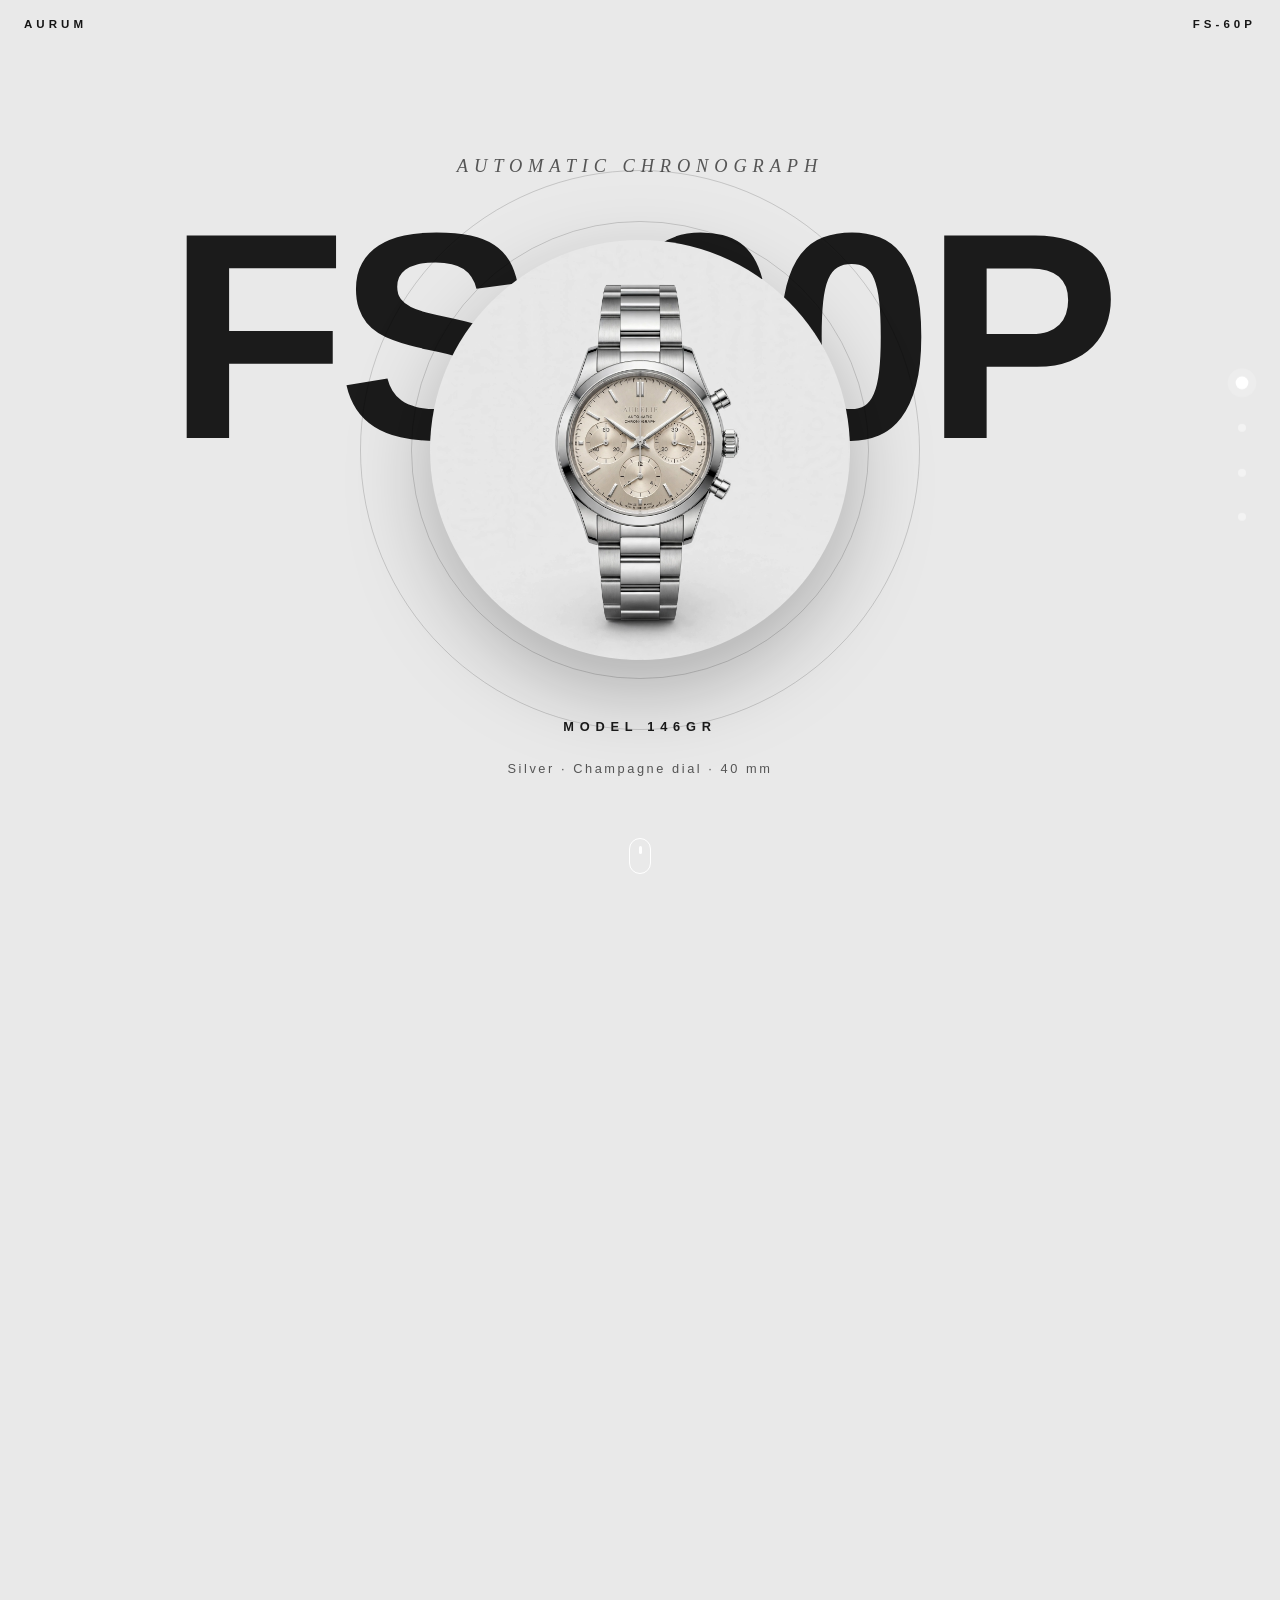
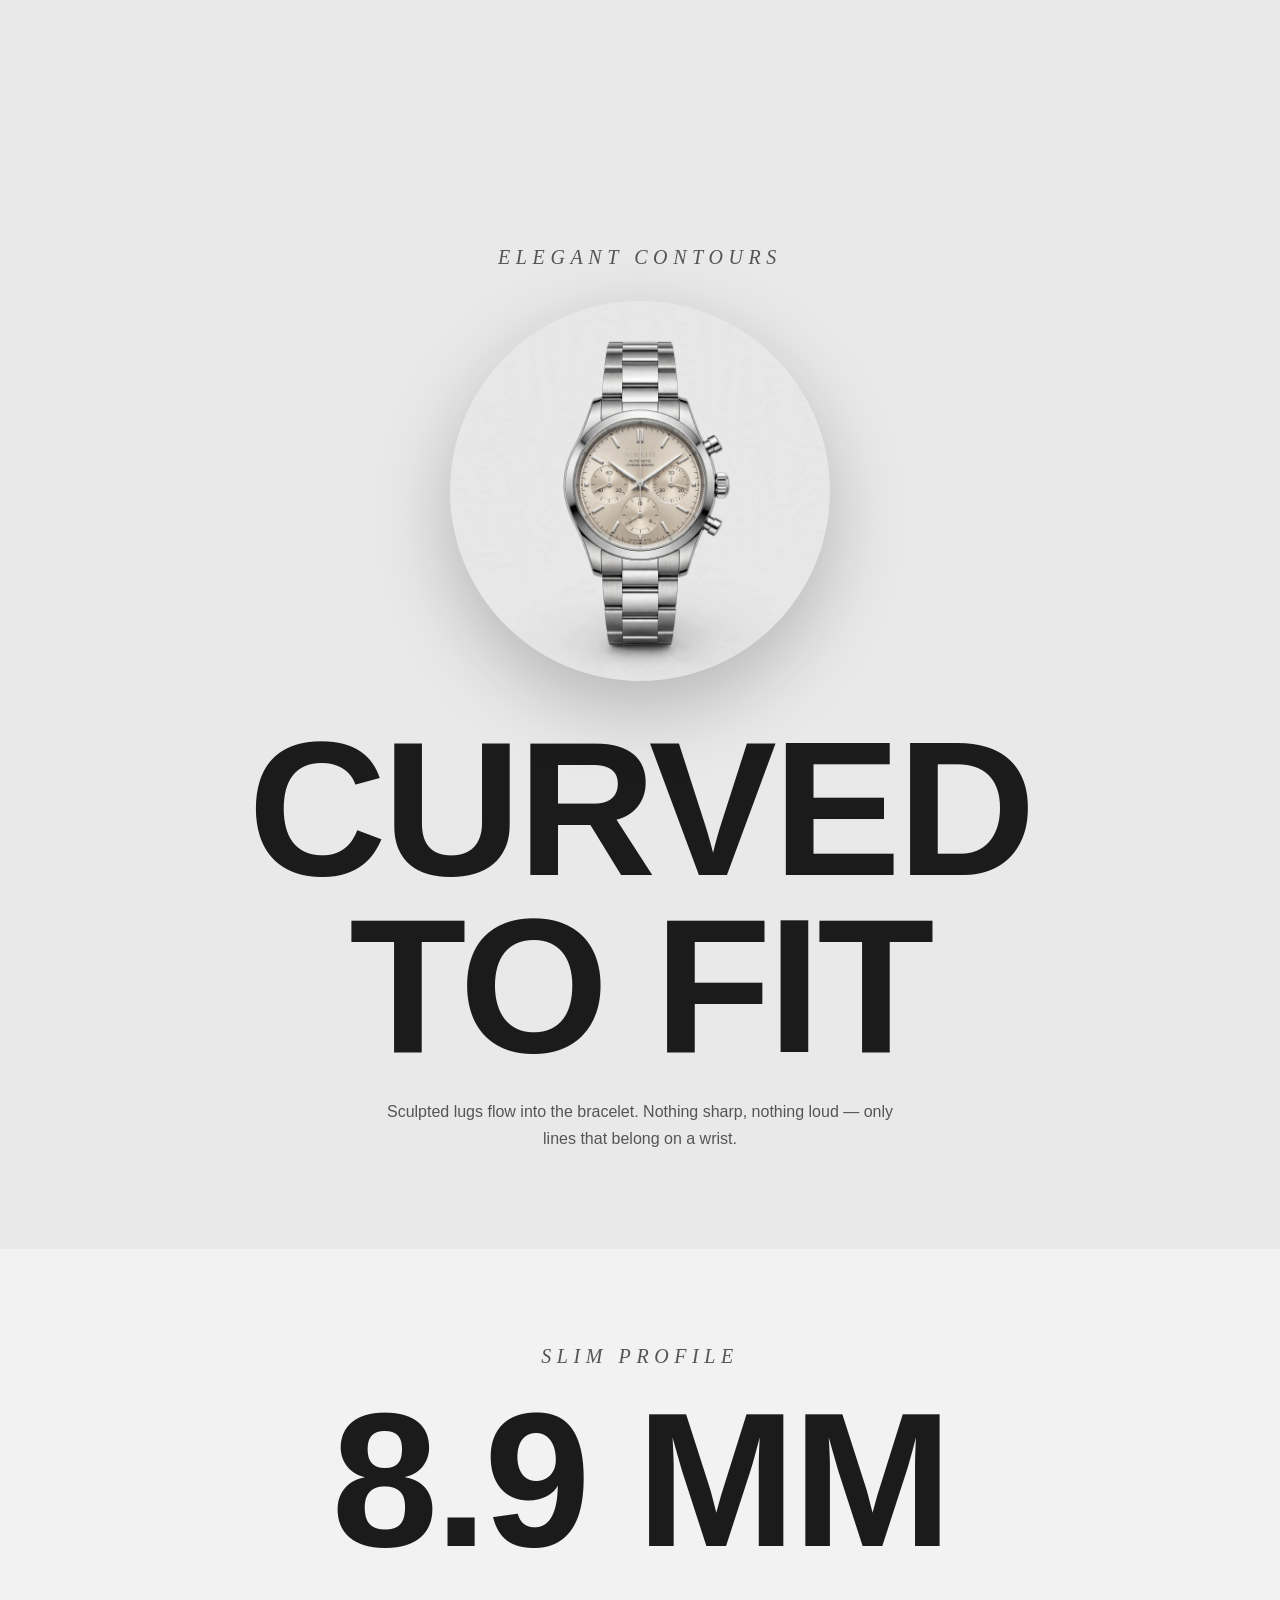
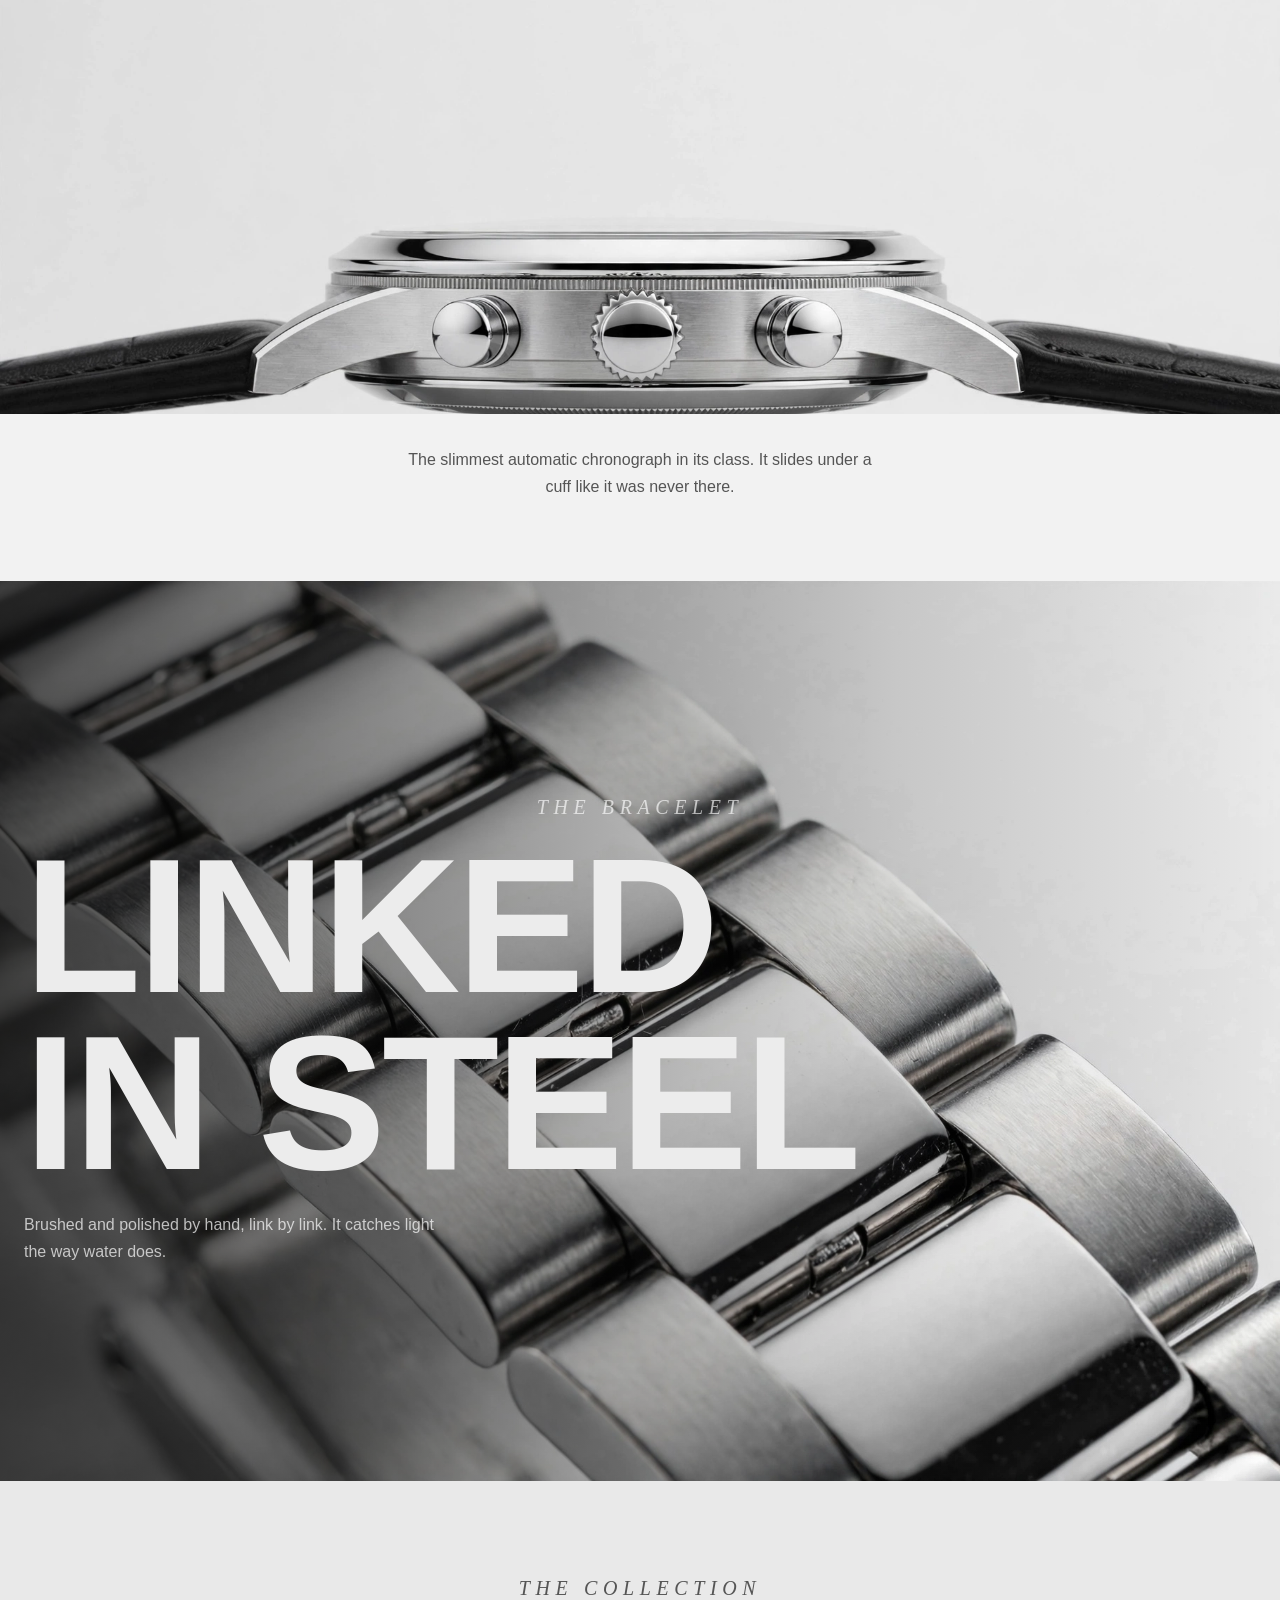
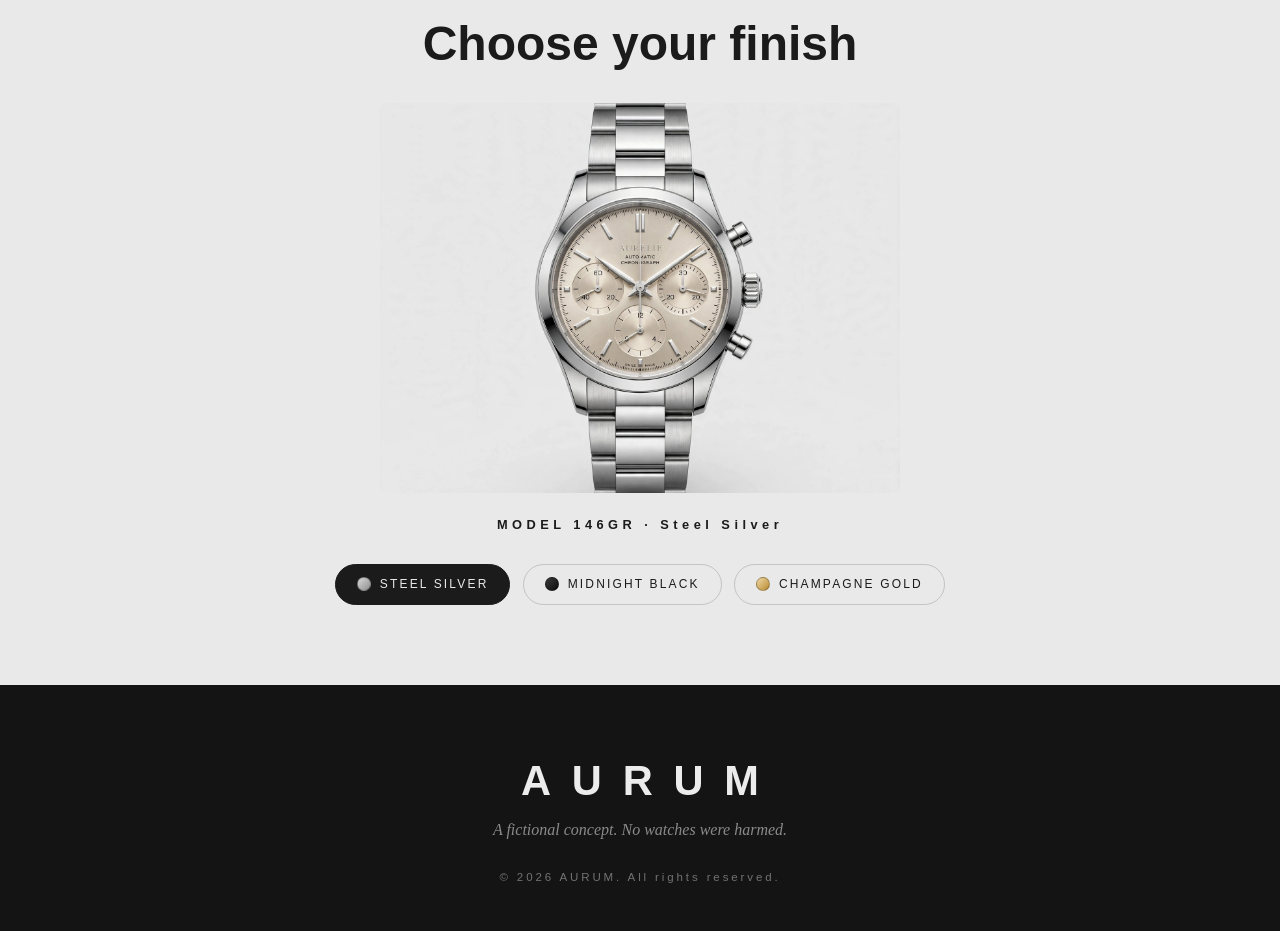
==== commit ed07a994: "Watch descends section-by-section on scroll (FS-60P > Timeless > Anatomy > Mechanical Heart)" ====
--- a/index.html
+++ b/index.html
@@ -14,60 +14,76 @@
   <span class="nav-model">FS-60P</span>
 </header>
 
-<!-- 1. HERO -->
-<section class="hero" id="hero">
-  <div class="hero-inner">
-    <p class="hero-eyebrow reveal">Automatic Chronograph</p>
-    <h1 class="hero-title" aria-label="FS-60P">FS&#8209;60P</h1>
-    <div class="ring" aria-hidden="true"></div>
-    <img class="hero-watch" src="images/hero-watch.webp" alt="AURUM FS-60P silver chronograph, front view" fetchpriority="high">
-    <p class="hero-caption reveal">MODEL 146GR</p>
-    <p class="hero-sub reveal">Silver &middot; Champagne dial &middot; 40&nbsp;mm</p>
-  </div>
-  <div class="scroll-hint" aria-hidden="true"><span></span></div>
-</section>
+<!-- PINNED WATCH JOURNEY: the watch stays centered while sections come to it -->
+<section class="journey" id="journey" aria-label="AURUM FS-60P — scroll journey">
+  <div class="journey-pin" id="journey-pin">
+    <div class="j-bg" id="j-bg" aria-hidden="true"></div>
 
-<!-- 2. TIMELESS : scroll-driven 360 rotation -->
-<section class="tall" data-fx id="timeless">
-  <div class="pin timeless-pin">
-    <p class="label reveal">Timeless</p>
-    <img class="timeless-watch" src="images/hero-watch.webp" alt="AURUM FS-60P rotating with scroll" loading="lazy">
-    <p class="timeless-copy reveal">One revolution.<br>One story.</p>
-  </div>
-</section>
+    <!-- Phase 1: HERO -->
+    <div class="phase phase-hero" data-phase="0">
+      <p class="hero-eyebrow">Automatic Chronograph</p>
+      <h1 class="hero-title" id="hero-title" aria-label="FS-60P">FS&#8209;60P</h1>
+      <div class="ring" id="hero-ring" aria-hidden="true"></div>
+      <img class="static-only" src="images/hero-watch.webp" alt="AURUM FS-60P silver chronograph, front view" loading="lazy">
+      <p class="hero-caption">MODEL 146GR</p>
+      <p class="hero-sub">Silver &middot; Champagne dial &middot; 40&nbsp;mm</p>
+    </div>
 
-<!-- 3. EXPLODED VIEW -->
-<section class="tall exploded" data-fx id="anatomy">
-  <div class="pin exploded-pin">
-    <p class="label reveal">Anatomy</p>
-    <div class="exploded-stage">
+    <!-- Phase 2: TIMELESS -->
+    <div class="phase phase-upper" data-phase="1">
+      <p class="label">Timeless</p>
+      <img class="static-only" src="images/hero-watch.webp" alt="AURUM FS-60P silver chronograph" loading="lazy">
+      <p class="timeless-copy">One revolution.<br>One story.</p>
+    </div>
+
+    <!-- Phase 3: ANATOMY (parts float beside the descending watch) -->
+    <div class="phase phase-upper" data-phase="2">
+      <p class="label">Anatomy</p>
+      <img class="static-only" src="images/exploded-case.webp" alt="Watch case, bezel and crown separated" loading="lazy">
+      <img class="static-only" src="images/exploded-movement.webp" alt="Dial, hands and movement gears separated" loading="lazy">
+      <p class="exploded-copy">Four layers. Zero compromise.</p>
+    </div>
+
+    <!-- Phase 4: MECHANICAL HEART -->
+    <div class="phase phase-heart" data-phase="3">
+      <p class="label label-light">Mechanical Heart</p>
+      <div class="heart-media">
+        <img src="images/movement-macro.webp" alt="Macro view of the AU-72 mechanical movement gears" loading="lazy">
+      </div>
+      <div class="heart-copy">
+        <h2>Calibre AU&#8209;72</h2>
+        <p>217 components. 28,800 vibrations per hour. A 72&#8209;hour power reserve — hand&#8209;finished, quietly beating beneath the dial.</p>
+        <ul class="specs">
+          <li><strong>217</strong><span>components</span></li>
+          <li><strong>72h</strong><span>power reserve</span></li>
+          <li><strong>28,800</strong><span>vph</span></li>
+        </ul>
+      </div>
+    </div>
+
+    <!-- floating watch — travels DOWN through the journey as you scroll -->
+    <img class="j-watch" id="j-watch" src="images/hero-watch.webp" alt="AURUM FS-60P silver chronograph" fetchpriority="high">
+
+    <!-- floating exploded parts — follow the watch down, separate as it descends -->
+    <div class="j-parts" id="j-parts" aria-hidden="true">
       <figure class="part part-left">
-        <img src="images/exploded-case.webp" alt="Watch case, bezel and crown separated" loading="lazy">
+        <img src="images/exploded-case.webp" alt="">
         <figcaption>Case &amp; Bezel</figcaption>
       </figure>
       <figure class="part part-right">
-        <img src="images/exploded-movement.webp" alt="Dial, hands and movement gears separated" loading="lazy">
+        <img src="images/exploded-movement.webp" alt="">
         <figcaption>Dial &amp; Movement</figcaption>
       </figure>
     </div>
-    <p class="exploded-copy reveal">Four layers. Zero compromise.</p>
-  </div>
-</section>
 
-<!-- 4. MECHANICAL HEART (dark) -->
-<section class="dark heart" id="heart">
-  <p class="label label-light reveal">Mechanical Heart</p>
-  <div class="heart-media reveal">
-    <img src="images/movement-macro.webp" alt="Macro view of the AU-72 mechanical movement gears" loading="lazy">
-  </div>
-  <div class="heart-copy">
-    <h2 class="reveal">Calibre AU&#8209;72</h2>
-    <p class="reveal">217 components. 28,800 vibrations per hour. A 72&#8209;hour power reserve — hand&#8209;finished, quietly beating beneath the dial.</p>
-    <ul class="specs">
-      <li class="reveal"><strong>217</strong><span>components</span></li>
-      <li class="reveal"><strong>72h</strong><span>power reserve</span></li>
-      <li class="reveal"><strong>28,800</strong><span>vph</span></li>
-    </ul>
+    <div class="scroll-hint" id="scroll-hint" aria-hidden="true"><span></span></div>
+
+    <nav class="j-dots" aria-label="Journey phases">
+      <button class="j-dot is-active" data-go="0" aria-label="Go to phase 1: Hero"><span></span></button>
+      <button class="j-dot" data-go="1" aria-label="Go to phase 2: Timeless"><span></span></button>
+      <button class="j-dot" data-go="2" aria-label="Go to phase 3: Anatomy"><span></span></button>
+      <button class="j-dot" data-go="3" aria-label="Go to phase 4: Mechanical Heart"><span></span></button>
+    </nav>
   </div>
 </section>
 
@@ -125,6 +141,14 @@
   <p class="footer-copy">&copy; 2026 AURUM. All rights reserved.</p>
 </footer>
 
+<noscript><style>
+.journey { height: auto; }
+.journey-pin { position: static; height: auto; overflow: visible; }
+.phase { position: static; opacity: 1; min-height: 100svh; pointer-events: auto; }
+.j-watch, .j-parts, .j-bg, .j-dots, .scroll-hint { display: none; }
+.static-only { display: block; }
+</style></noscript>
+
 <script src="script.js"></script>
 </body>
 </html>
--- a/styles.css
+++ b/styles.css
@@ -54,17 +54,56 @@
 }
 .giant-light { color: var(--dark-ink); }
 
-/* reveal on scroll */
+/* reveal on scroll (static sections below the journey) */
 .reveal { opacity: 0; transform: translateY(28px); transition: opacity .8s ease, transform .8s ease; }
 .reveal.in { opacity: 1; transform: none; }
 
-/* ---------- 1. hero ---------- */
-.hero {
-  min-height: 100svh; position: relative; overflow: hidden;
-  display: flex; align-items: center; justify-content: center;
-  --mx: 0; --my: 0;
-}
-.hero-inner { position: relative; text-align: center; padding: 5rem 1rem 4rem; width: 100%; }
+/* ============ PINNED WATCH JOURNEY (550vh — watch travels DOWN as you scroll) ============ */
+.journey { height: 550vh; position: relative; }
+.journey-pin {
+  position: sticky; top: 0;
+  height: 100vh; height: 100svh;
+  overflow: hidden;
+}
+.j-bg {
+  position: absolute; inset: 0; z-index: 0;
+  background: var(--dark); opacity: 0;
+}
+.phase {
+  position: absolute; inset: 0; z-index: 1;
+  display: flex; flex-direction: column;
+  align-items: center; justify-content: center;
+  gap: 1.1rem; padding: 5rem 1.5rem 3rem;
+  text-align: center;
+  opacity: 0; pointer-events: none;
+  will-change: opacity;
+}
+.static-only { display: none; }
+
+/* headlines sit in the upper-center while the watch descends past them */
+.phase-upper { justify-content: flex-start; padding-top: 11vh; }
+
+/* floating centered watch — visible through hero + timeless phases */
+.j-watch {
+  position: absolute; left: 50%; top: 50%; z-index: 2;
+  width: clamp(230px, 36vw, 420px); aspect-ratio: 1; object-fit: cover;
+  border-radius: 50%;
+  transform: translate(-50%, -50%);
+  filter: drop-shadow(0 30px 40px rgba(0, 0, 0, .25));
+  will-change: transform, opacity;
+  pointer-events: none;
+}
+/* floating exploded parts — follow the watch down, separate via --sep (set by JS) */
+.j-parts {
+  position: absolute; left: 50%; top: 50%; z-index: 3;
+  width: 100%; max-width: 1100px;
+  display: flex; align-items: center; justify-content: center; gap: 2vw;
+  transform: translate(-50%, -50%);
+  opacity: 0; pointer-events: none;
+  will-change: transform, opacity;
+}
+
+/* phase 1: hero */
 .hero-eyebrow {
   font-family: var(--serif); font-style: italic;
   font-size: clamp(.9rem, 2.2vw, 1.15rem); letter-spacing: .32em;
@@ -75,24 +114,19 @@
   font-size: clamp(4rem, 23vw, 24rem);
   line-height: .85; letter-spacing: -.03em; white-space: nowrap;
   color: var(--ink); user-select: none;
-}
-.ring {
-  position: absolute; left: 50%; top: 50%;
+  will-change: transform, opacity;
+}
+.phase-hero .ring {
+  position: absolute; left: 50%; top: 50%; z-index: 0;
   width: min(78vw, 560px); aspect-ratio: 1;
   border: 1px solid var(--line); border-radius: 50%;
-  transform: translate(calc(-50% + var(--mx) * -14px), calc(-50% + var(--my) * -14px));
+  transform: translate(-50%, -50%);
   pointer-events: none;
-}
-.ring::after {
+  will-change: transform, opacity;
+}
+.phase-hero .ring::after {
   content: ""; position: absolute; inset: 9%;
   border: 1px solid var(--line); border-radius: 50%;
-}
-.hero-watch {
-  position: absolute; left: 50%; top: 50%;
-  width: clamp(230px, 36vw, 420px); aspect-ratio: 1; object-fit: cover;
-  border-radius: 50%;
-  transform: translate(calc(-50% + var(--mx) * 22px), calc(-50% + var(--my) * 22px));
-  filter: drop-shadow(0 30px 40px rgba(0, 0, 0, .25));
 }
 .hero-caption {
   margin-top: clamp(9rem, 24vw, 15rem);
@@ -100,67 +134,67 @@
 }
 .hero-sub { margin-top: .6rem; font-size: .8rem; letter-spacing: .2em; color: var(--ink-soft); }
 .scroll-hint {
-  position: absolute; bottom: 1.6rem; left: 50%; transform: translateX(-50%);
+  position: absolute; bottom: 1.6rem; left: 50%; transform: translateX(-50%); z-index: 5;
   width: 22px; height: 36px; border: 1px solid var(--ink-soft); border-radius: 12px;
+  mix-blend-mode: difference; border-color: #fff;
 }
 .scroll-hint span {
   display: block; width: 3px; height: 8px; margin: 7px auto 0;
-  background: var(--ink-soft); border-radius: 2px;
+  background: #fff; border-radius: 2px;
   animation: hint 1.8s ease-in-out infinite;
 }
 @keyframes hint { 50% { transform: translateY(8px); opacity: .3; } }
 
-/* ---------- scroll-driven tall sections ---------- */
-.tall { height: 240vh; position: relative; }
-.pin {
-  position: sticky; top: 0; height: 100svh; overflow: hidden;
-  display: flex; flex-direction: column; align-items: center; justify-content: center;
-  gap: 1.2rem; padding: 1.5rem;
-}
-
-/* 2. timeless rotation: --p goes 0 -> 1 through the section */
-.timeless-watch {
-  width: clamp(240px, 52vw, 460px); aspect-ratio: 1; object-fit: cover;
-  border-radius: 50%;
-  transform: rotate(calc(var(--p, 0) * 360deg));
-  filter: drop-shadow(0 24px 36px rgba(0, 0, 0, .22));
-}
-.timeless-copy { text-align: center; font-family: var(--serif); font-style: italic; font-size: clamp(1.1rem, 3.4vw, 1.6rem); color: var(--ink-soft); }
-
-/* 3. exploded: parts translate apart horizontally with --p */
-.exploded { background: var(--bg-soft); }
-.exploded-stage {
-  position: relative; width: 100%; max-width: 900px;
-  display: flex; justify-content: center; align-items: center;
-}
-.part { width: min(46vw, 340px); text-align: center; }
+/* phase 2: timeless */
+.timeless-copy {
+  text-align: center; font-family: var(--serif); font-style: italic;
+  font-size: clamp(1.1rem, 3.4vw, 1.6rem); color: var(--ink-soft);
+}
+
+/* phase 3: anatomy — parts separate via --sep (JS sets 4 → 14) */
+.part { width: min(40vw, 320px); text-align: center; will-change: transform; }
 .part img { width: 100%; aspect-ratio: 3/4; object-fit: cover; border-radius: 6px; }
 .part figcaption {
   margin-top: .7rem; font-size: .72rem; letter-spacing: .3em;
   text-transform: uppercase; color: var(--ink-soft);
 }
-.part-left  { transform: translateX(calc(var(--p, 0) * -14vw)); z-index: 1; }
-.part-right { transform: translateX(calc(var(--p, 0) *  14vw)); }
+.part-left  { transform: translateX(calc(var(--sep, 4) * -1vw)); }
+.part-right { transform: translateX(calc(var(--sep, 4) *  1vw)); }
 .exploded-copy { font-family: var(--serif); font-style: italic; color: var(--ink-soft); font-size: clamp(1rem, 3vw, 1.35rem); }
 
-/* ---------- 4. mechanical heart (dark) ---------- */
-.dark { background: var(--dark); color: var(--dark-ink); }
-.heart { padding: 6rem 1.5rem; text-align: center; }
-.heart .label { margin-bottom: 2.5rem; }
-.heart-media { max-width: 1000px; margin: 0 auto 3rem; overflow: hidden; border-radius: 8px; }
-.heart-media img { width: 100%; aspect-ratio: 16/9; object-fit: cover; }
+/* phase 4: mechanical heart */
+.phase-heart .heart-media { width: min(92vw, 880px); overflow: hidden; border-radius: 8px; }
+.phase-heart .heart-media img { width: 100%; aspect-ratio: 16/9; object-fit: cover; max-height: 34vh; }
 .heart-copy h2 {
   font-size: clamp(2rem, 7vw, 4rem); font-weight: 800;
-  letter-spacing: -.01em; margin-bottom: 1rem;
+  letter-spacing: -.01em; margin-bottom: 1rem; color: var(--dark-ink);
 }
 .heart-copy p { max-width: 560px; margin: 0 auto; color: rgba(255,255,255,.62); line-height: 1.7; }
 .specs {
   list-style: none; display: flex; justify-content: center; gap: 2.5rem;
-  margin-top: 2.5rem; flex-wrap: wrap;
+  margin-top: 2rem; flex-wrap: wrap;
 }
 .specs li { display: flex; flex-direction: column; gap: .3rem; }
-.specs strong { font-size: clamp(1.6rem, 5vw, 2.4rem); font-weight: 800; }
+.specs strong { font-size: clamp(1.6rem, 5vw, 2.4rem); font-weight: 800; color: var(--dark-ink); }
 .specs span { font-size: .7rem; letter-spacing: .28em; text-transform: uppercase; color: rgba(255,255,255,.5); }
+
+/* journey progress dots */
+.j-dots {
+  position: absolute; right: 1.4rem; top: 50%; transform: translateY(-50%); z-index: 5;
+  display: flex; flex-direction: column; gap: .8rem;
+  mix-blend-mode: difference;
+}
+.j-dot {
+  width: 32px; height: 32px; background: none; border: 0; cursor: pointer;
+  display: flex; align-items: center; justify-content: center; padding: 0;
+}
+.j-dot span {
+  display: block; width: 8px; height: 8px; border-radius: 50%;
+  background: rgba(255, 255, 255, .45);
+  transition: transform .3s ease, background .3s ease, box-shadow .3s ease;
+}
+.j-dot:hover span { background: #fff; }
+.j-dot.is-active span { background: #fff; transform: scale(1.6); box-shadow: 0 0 0 5px rgba(255, 255, 255, .18); }
 
 /* ---------- 5. contours ---------- */
 .contours { padding: 6rem 1.5rem; text-align: center; overflow: hidden; }
@@ -227,26 +261,48 @@
 
 /* ---------- small screens ---------- */
 @media (max-width: 640px) {
-  /* exploded: stack parts, fade/slide vertically instead of horizontal split */
-  .exploded-stage { flex-direction: column; gap: 1rem; }
+  .phase { padding: 4.5rem 1rem 2.5rem; gap: .9rem; }
+  .j-dots { right: .55rem; gap: .6rem; }
+  .j-dot { width: 26px; height: 26px; }
+  /* anatomy: stack parts vertically, separate with --sep */
+  .j-parts { flex-direction: column; gap: 1rem; max-width: none; }
   .part { width: min(72vw, 300px); }
   .part img { aspect-ratio: 16/10; }
-  .part-left  { transform: translateY(calc((1 - var(--p, 0)) * 40px)); opacity: var(--p, 0); }
-  .part-right { transform: translateY(calc((1 - var(--p, 0)) * -40px)); opacity: var(--p, 0); }
+  .part-left  { transform: translateY(calc(var(--sep, 4) * -1vw)); }
+  .part-right { transform: translateY(calc(var(--sep, 4) *  1vw)); }
+  /* heart: keep everything inside the viewport */
+  .phase-heart .heart-media img { aspect-ratio: 16/10; max-height: 24vh; }
+  .specs { gap: 1.4rem; margin-top: 1.4rem; }
   .bracelet-overlay { background: linear-gradient(0deg, rgba(10,10,10,.8), rgba(10,10,10,.25) 60%, transparent); justify-content: flex-end; padding-bottom: 4rem; }
   .bracelet-overlay .giant { text-align: center; }
 }
 
 @media (min-width: 900px) {
-  .heart { padding: 8rem 2rem; }
-  .exploded-stage { max-width: 1100px; }
-  .part { width: 360px; }
-}
-
-/* ---------- reduced motion ---------- */
+  .part { width: 340px; }
+}
+
+/* ---------- reduced motion: 4 phases become normal stacked static sections ---------- */
 @media (prefers-reduced-motion: reduce) {
   html { scroll-behavior: auto; }
   *, *::before, *::after { animation: none !important; transition: none !important; }
   .reveal { opacity: 1 !important; transform: none !important; }
   .scroll-hint { display: none; }
-}
+
+  .journey { height: auto; }
+  .journey-pin { position: static; height: auto; overflow: visible; }
+  .phase {
+    position: static; opacity: 1; pointer-events: auto;
+    min-height: 100svh; padding: 6rem 1.5rem;
+  }
+  .phase-heart { background: var(--dark); }
+  .j-watch, .j-parts, .j-bg, .j-dots { display: none; }
+  .static-only {
+    display: block;
+    width: clamp(220px, 52vw, 380px); aspect-ratio: 1; object-fit: cover;
+    border-radius: 50%; margin: 0 auto;
+    filter: drop-shadow(0 24px 36px rgba(0, 0, 0, .22));
+  }
+  .phase-hero .ring { display: none; }
+  .hero-caption { margin-top: 1.5rem; }
+  .part { opacity: 1 !important; transform: none !important; }
+}
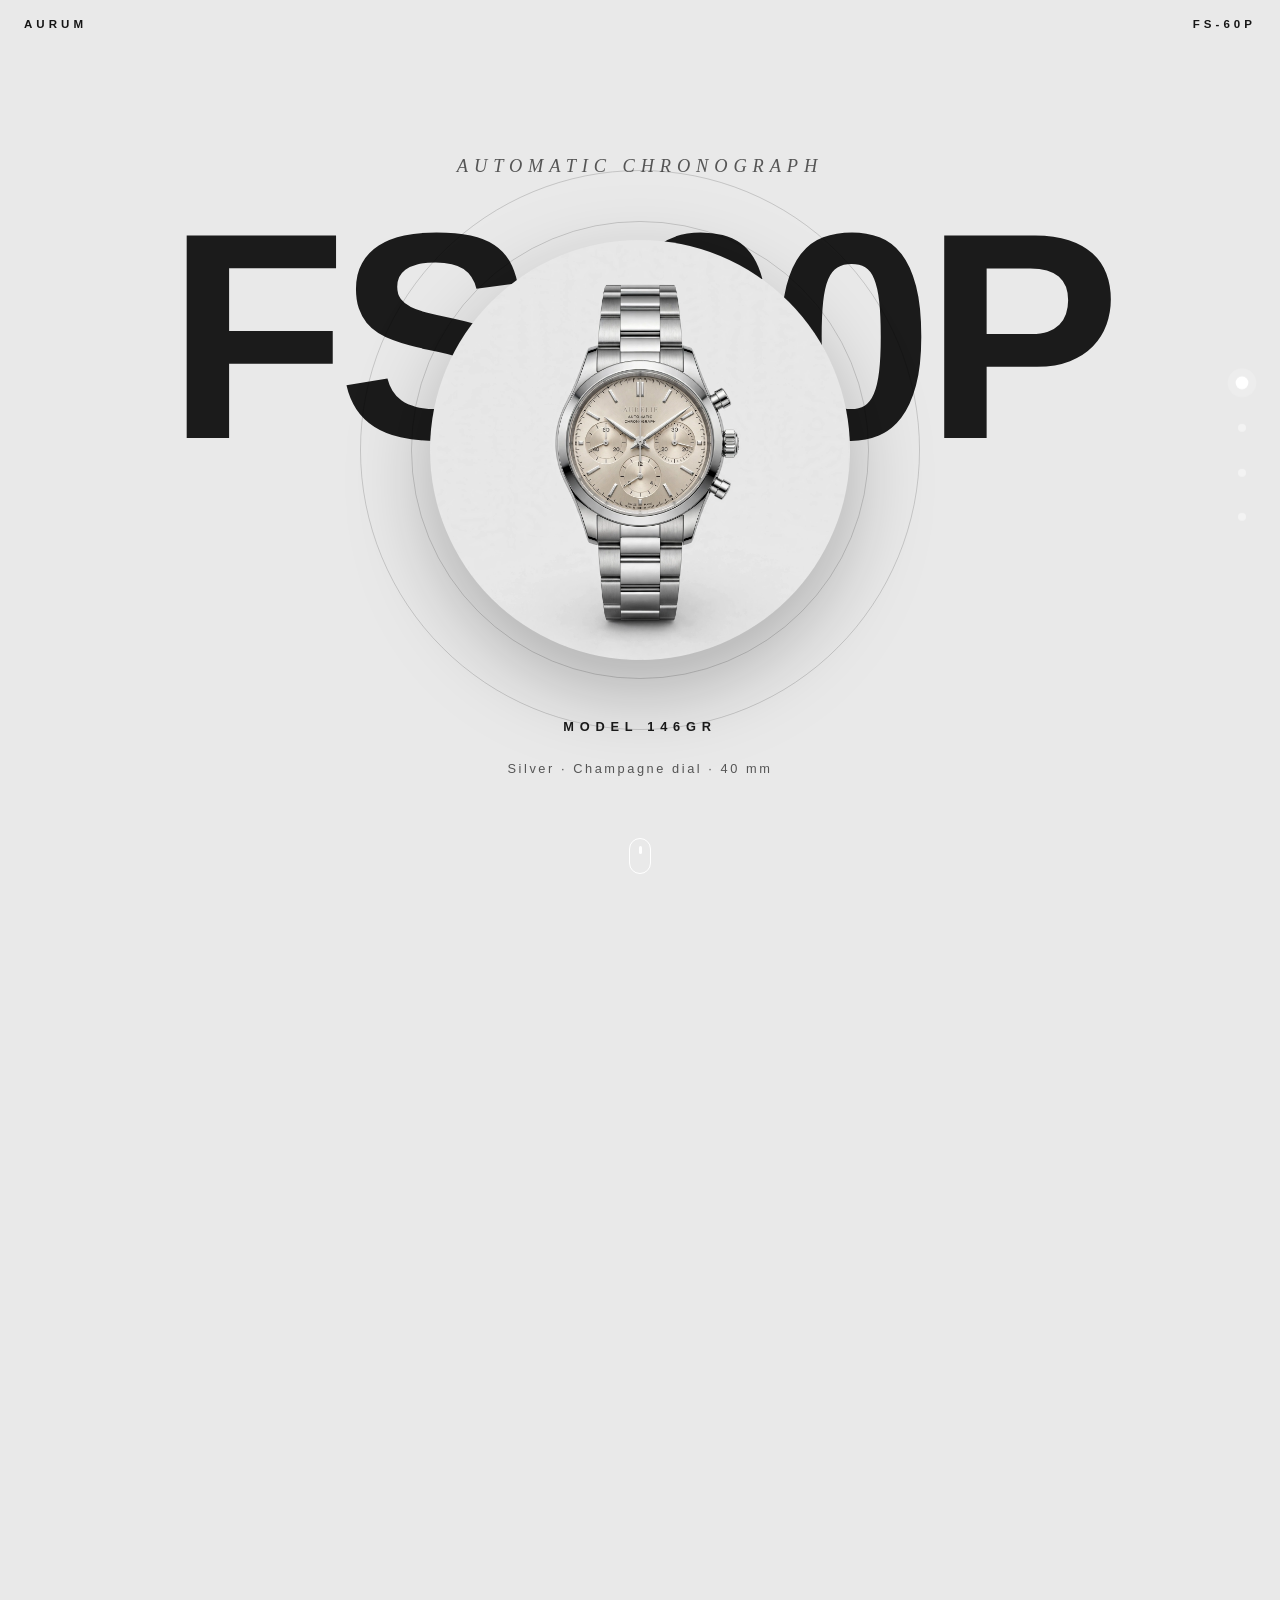
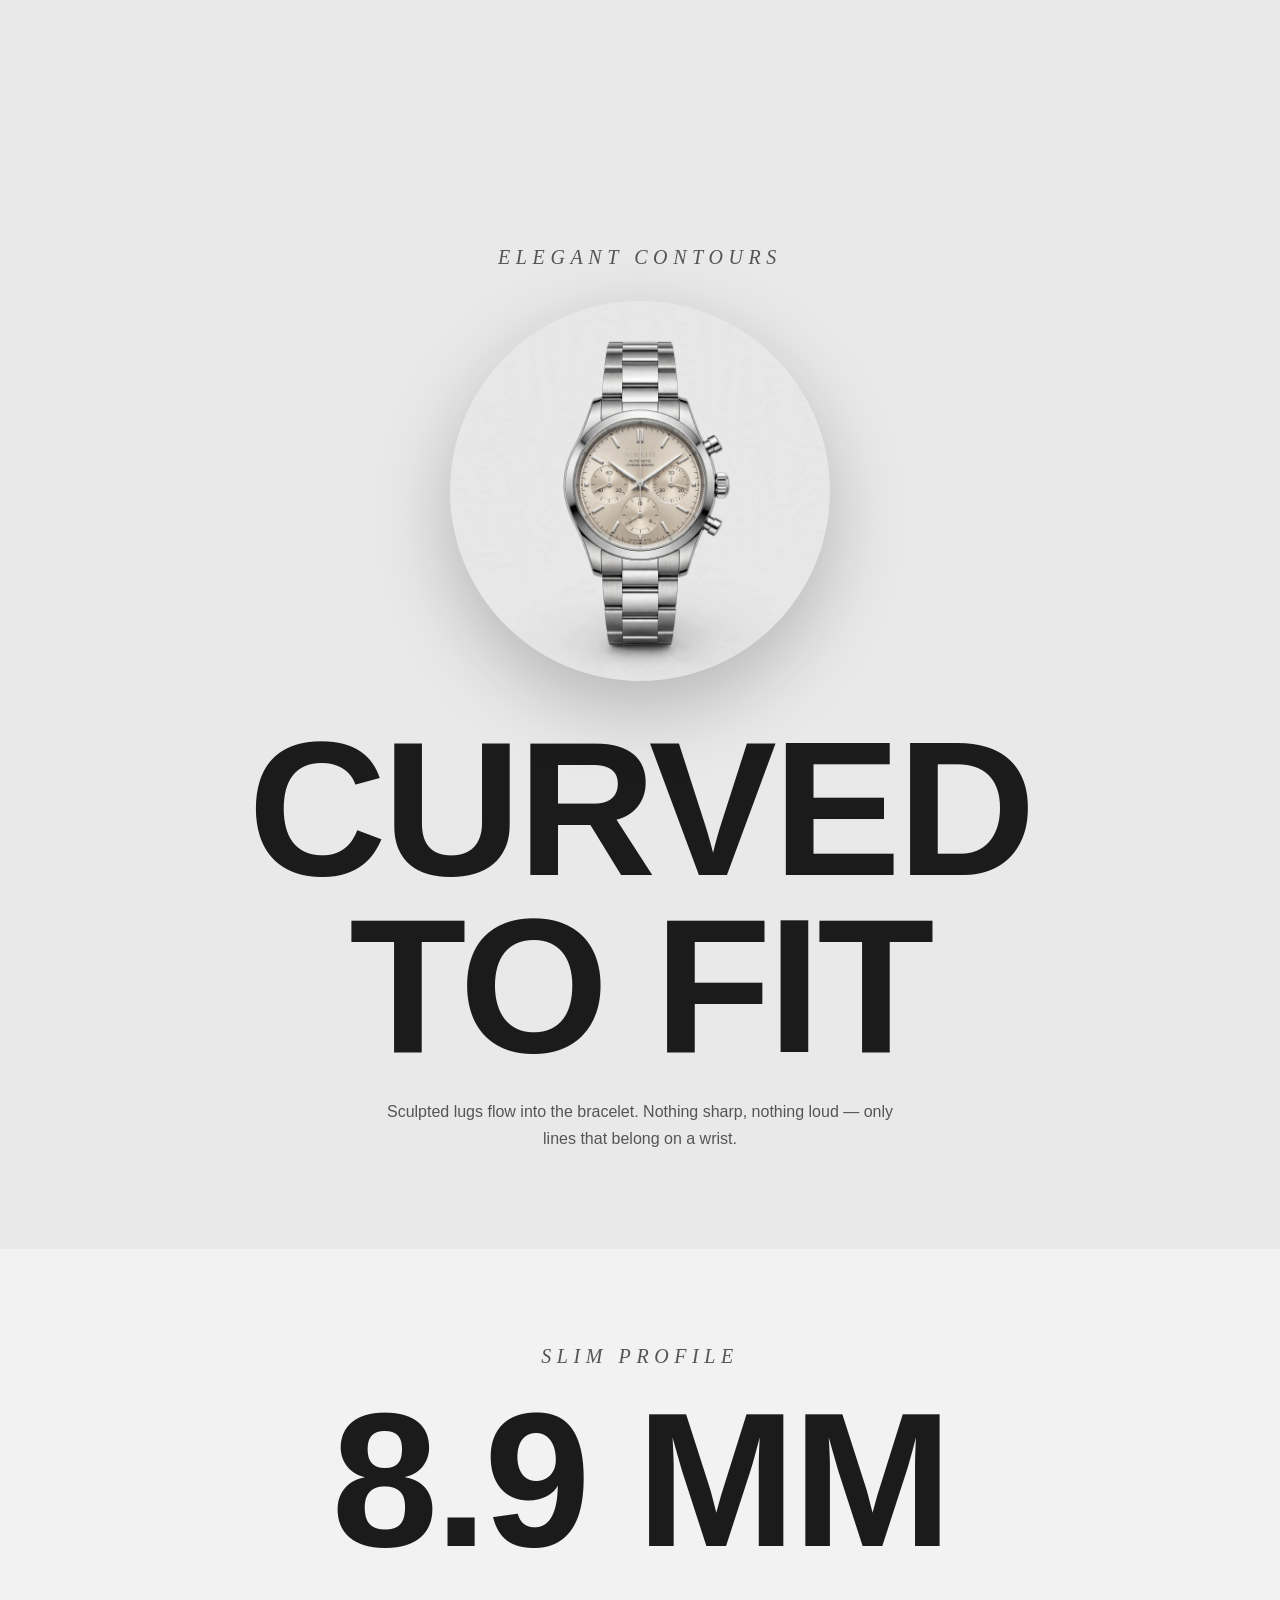
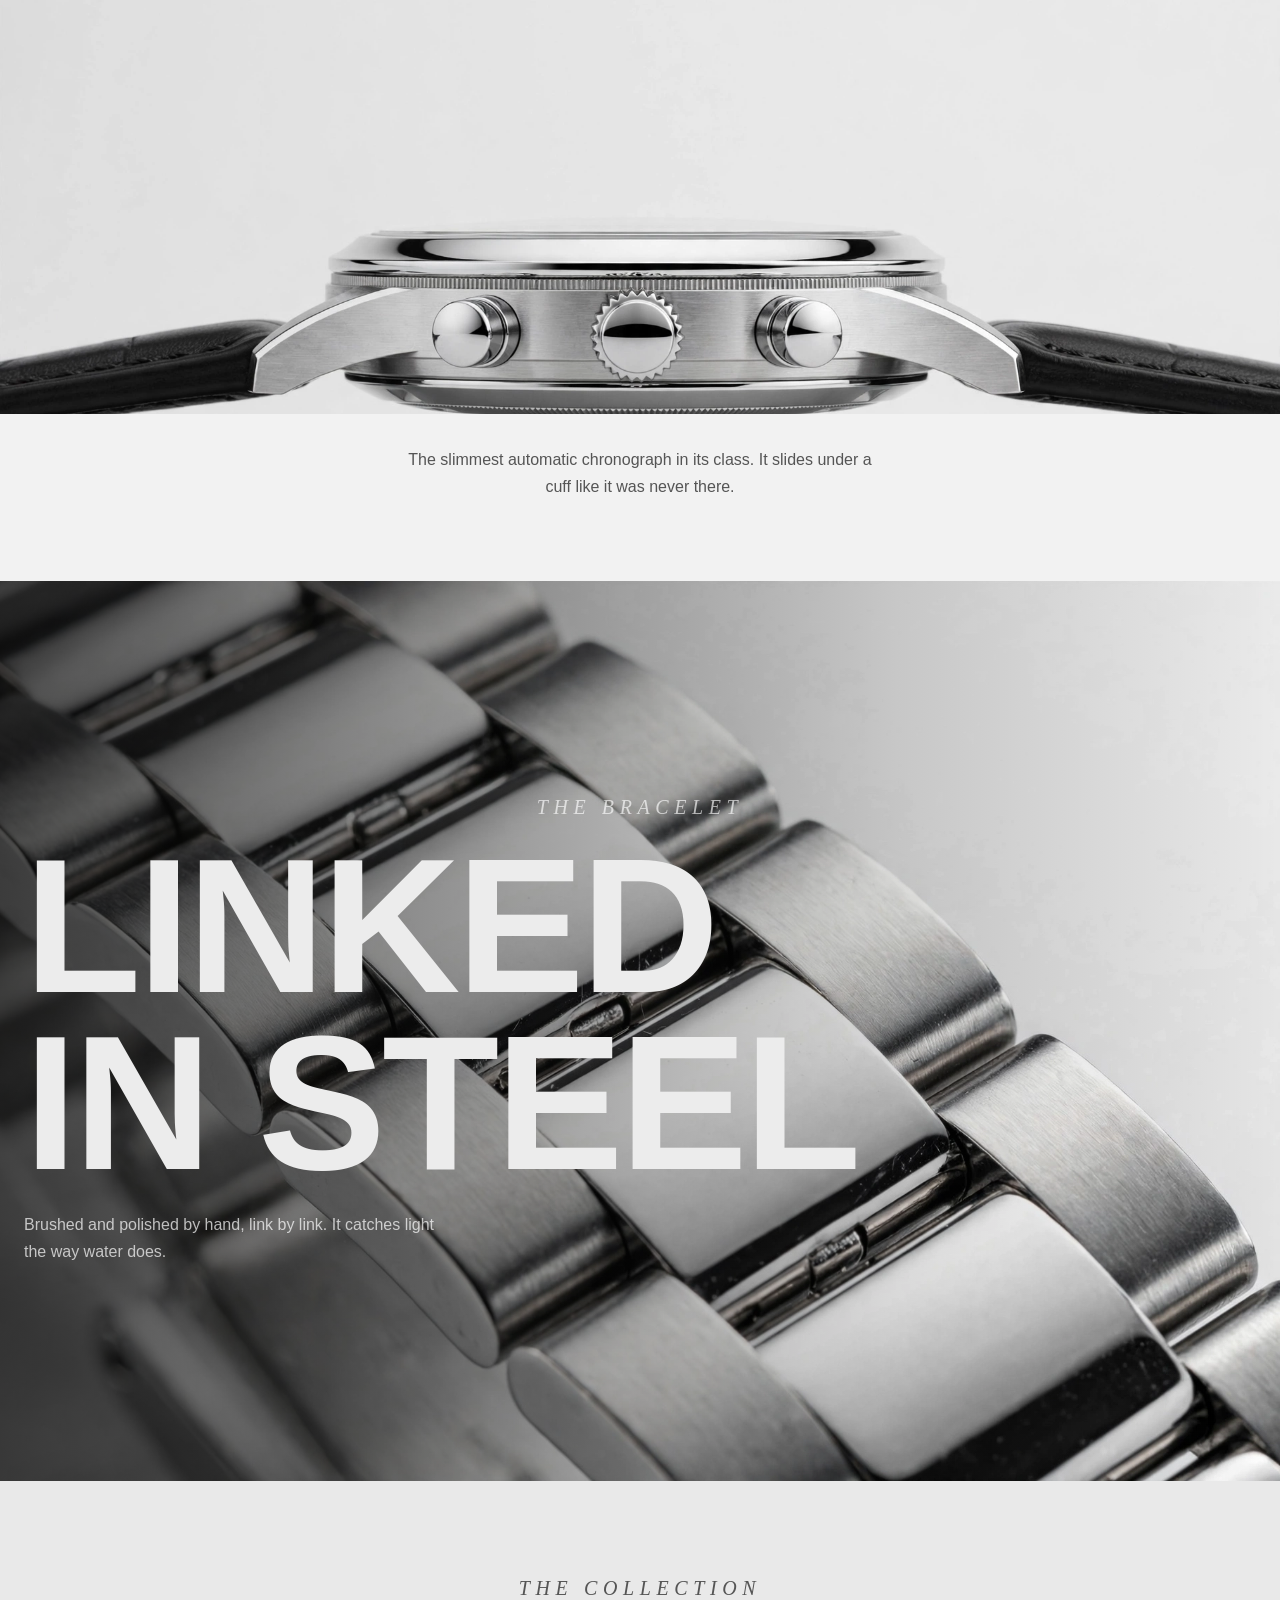
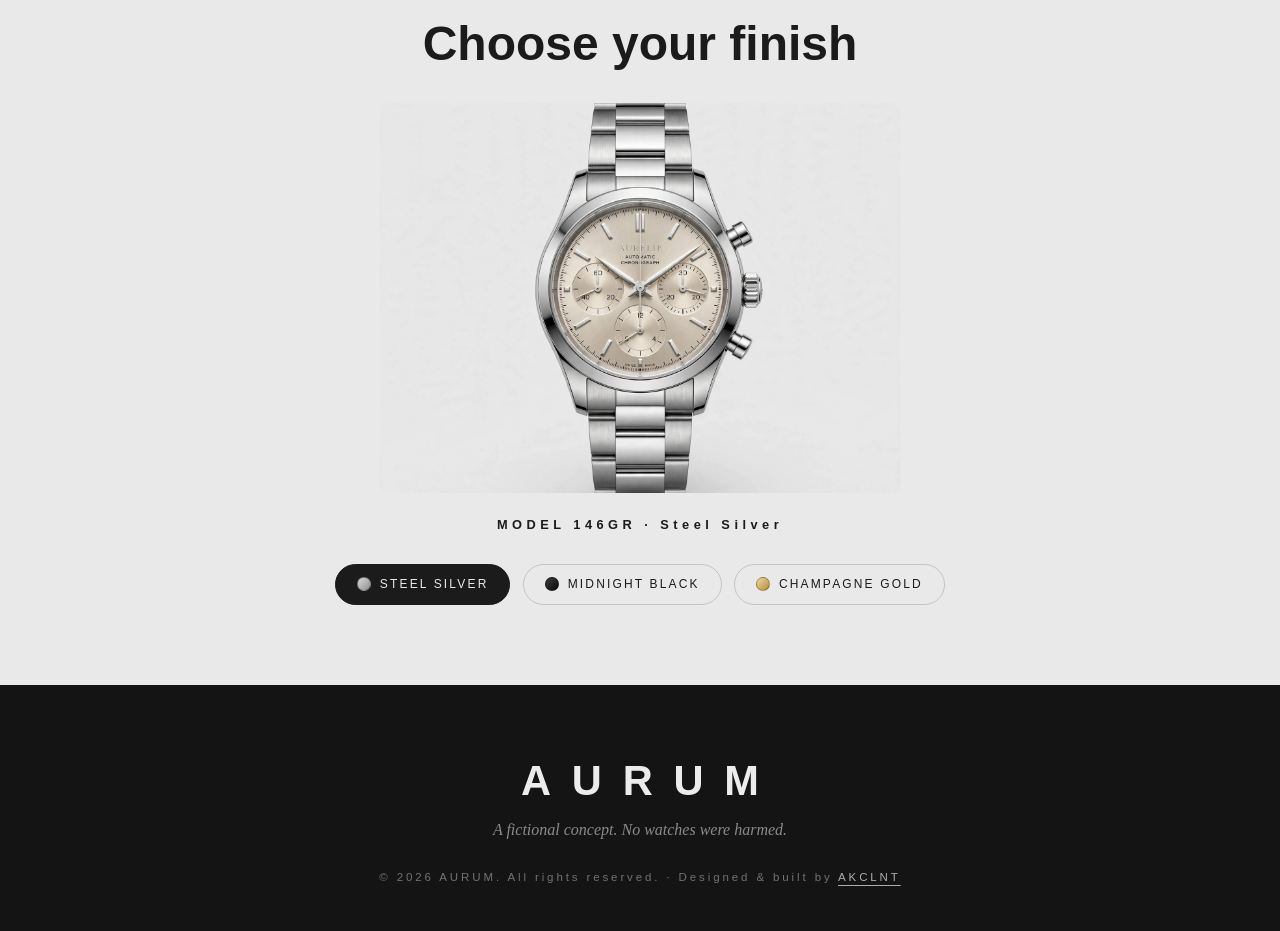
==== commit 2472e84d: "Add AKCLNT footer credit" ====
--- a/index.html
+++ b/index.html
@@ -138,7 +138,7 @@
 <footer class="footer">
   <p class="footer-brand">AURUM</p>
   <p class="footer-note">A fictional concept. No watches were harmed.</p>
-  <p class="footer-copy">&copy; 2026 AURUM. All rights reserved.</p>
+  <p class="footer-copy">&copy; 2026 AURUM. All rights reserved. &middot; Designed &amp; built by <a href="https://akclnt.com" target="_blank" rel="noopener">AKCLNT</a></p>
 </footer>
 
 <noscript><style>
--- a/styles.css
+++ b/styles.css
@@ -258,6 +258,8 @@
 .footer-brand { font-weight: 800; letter-spacing: .5em; font-size: clamp(1.6rem, 6vw, 2.6rem); margin-bottom: 1rem; text-indent: .5em; }
 .footer-note { font-family: var(--serif); font-style: italic; color: rgba(255,255,255,.5); margin-bottom: 2rem; }
 .footer-copy { font-size: .72rem; letter-spacing: .25em; color: rgba(255,255,255,.4); }
+.footer-copy a { color: rgba(255,255,255,.65); text-decoration: underline; text-underline-offset: 4px; }
+.footer-copy a:hover { color: rgba(255,255,255,.9); }
 
 /* ---------- small screens ---------- */
 @media (max-width: 640px) {
